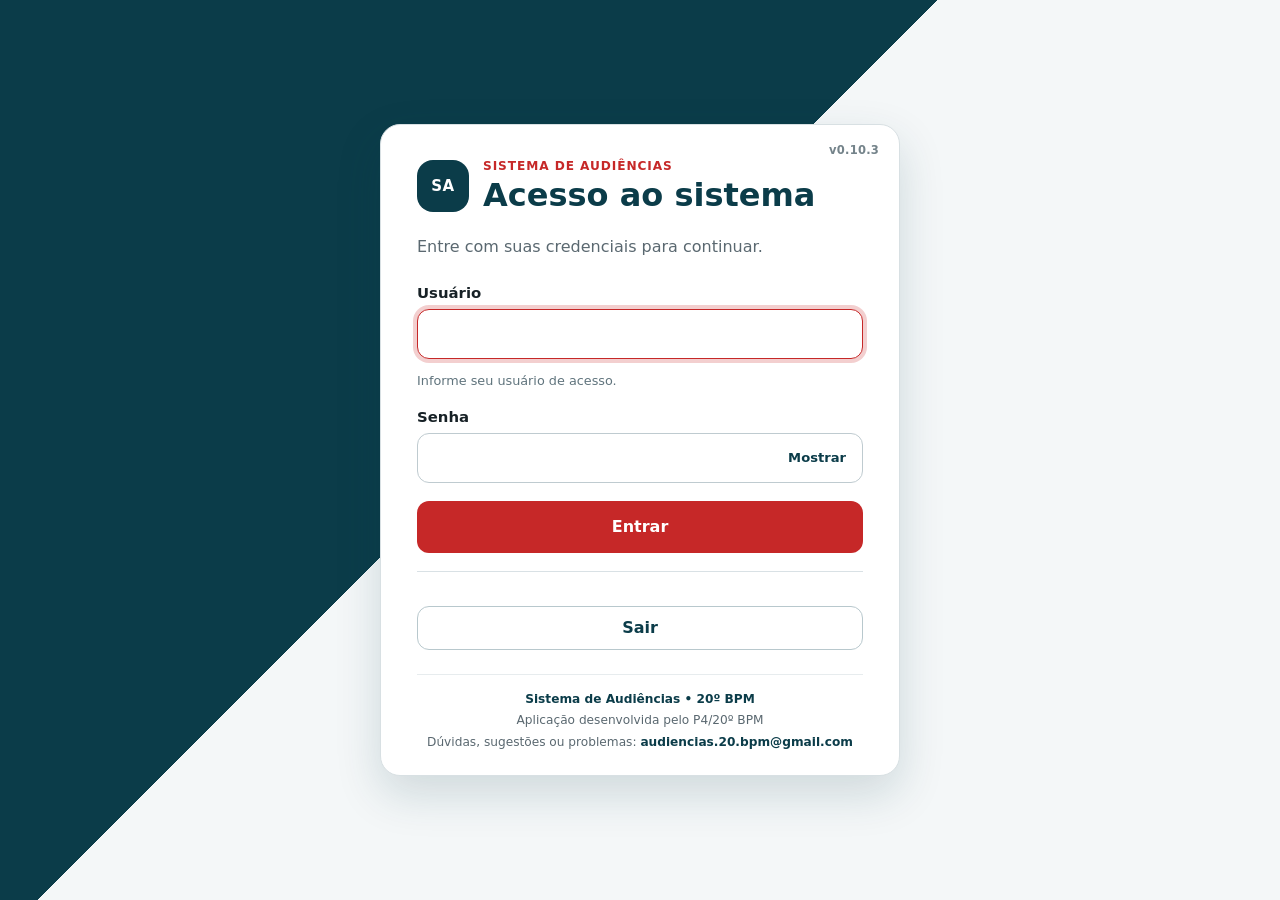
==== index.html @ f9285c3a "v0.10.3 - Corrige Audiências mobile e anexos da notificação Corrige a listagem de Audiências no mobi" ====
<!doctype html>
<html lang="pt-BR">
<head>
  <meta charset="utf-8">
  <meta name="viewport" content="width=device-width, initial-scale=1, viewport-fit=cover">
  <meta name="theme-color" content="#0B3C49">
  <meta name="apple-mobile-web-app-capable" content="yes">
  <meta name="apple-mobile-web-app-status-bar-style" content="default">
  <meta name="apple-mobile-web-app-title" content="Audiências">
  <meta name="description" content="Sistema de Audiências">
  <title>Sistema de Audiências</title>
  <link rel="icon" href="./assets/icons/favicon.ico" sizes="any">
  <link rel="icon" type="image/png" sizes="32x32" href="./assets/icons/favicon-32.png">
  <link rel="apple-touch-icon" sizes="180x180" href="./assets/icons/apple-touch-icon.png">
  <link rel="manifest" href="./manifest.json?v=0.10.3">
  <link rel="stylesheet" href="./css/app.css?v=0.10.3">
</head>
<body>
  <main class="app-shell" id="app">
    <section class="login-card" aria-labelledby="login-title">
      <span class="app-version-badge" aria-label="Versão do sistema">v<span id="app-version">0.9.20</span></span>
      <header class="login-header">
        <div class="brand-mark" aria-hidden="true">SA</div>
        <div>
          <p class="eyebrow">Sistema de Audiências</p>
          <h1 id="login-title">Acesso ao sistema</h1>
        </div>
      </header>

      <p id="login-intro" class="login-intro">Entre com suas credenciais para continuar.</p>

      <section id="session-validating" class="session-validating" role="status" aria-live="polite" hidden>
        <div class="validation-spinner" aria-hidden="true"></div>
        <strong>Validando sessão...</strong>
        <span>Aguarde enquanto confirmamos seu acesso com segurança.</span>
      </section>

      <form id="login-form" class="login-form" novalidate hidden>
        <div class="field">
          <label for="login">Usuário</label>
          <input
            id="login"
            name="login"
            type="text"
            autocomplete="username"
            autocapitalize="none"
            spellcheck="false"
            inputmode="text"
            maxlength="80"
            required
            aria-describedby="login-help"
          >
          <small id="login-help" class="field-help">Informe seu usuário de acesso.</small>
        </div>

        <div class="field">
          <label for="senha">Senha</label>
          <div class="password-control">
            <input
              id="senha"
              name="senha"
              type="password"
              autocomplete="current-password"
              maxlength="256"
              required
            >
            <button
              id="toggle-password"
              class="password-toggle"
              type="button"
              aria-label="Mostrar senha"
              aria-pressed="false"
            >
              Mostrar
            </button>
          </div>
        </div>

        <div id="login-message" class="form-message" role="status" aria-live="polite" hidden></div>

        <button id="login-button" class="primary-button" type="submit">
          <span class="button-label">Entrar</span>
          <span class="button-loading" aria-hidden="true" hidden>Entrando...</span>
        </button>

        <div id="biometric-login-box" class="biometric-login-box" hidden>
          <div class="biometric-divider"><span>ou</span></div>
          <button id="biometric-login-button" class="secondary-button biometric-login-button" type="button">Entrar com biometria</button>
          <small id="biometric-login-hint" class="field-help"></small>
        </div>
      </form>

      <section id="login-success" class="authenticated-shell" aria-live="polite" hidden>
        <section id="password-change-view" class="password-change-view" aria-labelledby="password-change-title" hidden>
          <div class="password-change-card">
            <p class="dashboard-kicker">Primeiro acesso</p>
            <h2 id="password-change-title">Crie sua nova senha</h2>
            <p>A conta de <strong id="password-change-user">Usuário</strong> foi criada com uma senha temporária. Defina uma senha pessoal para continuar.</p>
            <form id="password-change-form" class="users-form-grid" novalidate>
              <div class="form-group">
                <label for="password-change-new">Nova senha</label>
                <input id="password-change-new" type="password" autocomplete="new-password" minlength="12" maxlength="128" required>
                <small>Mínimo de 12 caracteres.</small>
              </div>
              <div class="form-group">
                <label for="password-change-confirm">Confirmar nova senha</label>
                <input id="password-change-confirm" type="password" autocomplete="new-password" minlength="12" maxlength="128" required>
              </div>
              <div id="password-change-message" class="module-error full-width" role="alert" hidden></div>
              <div class="form-actions full-width">
                <button class="primary-button" type="submit">Salvar nova senha</button>
              </div>
            </form>
          </div>
        </section>
        <section id="dashboard" class="dashboard" aria-labelledby="dashboard-title">
          <div id="dashboard-home">
          <header class="dashboard-header">
            <div>
              <p class="eyebrow">Sistema de Audiências</p>
              <h2 id="dashboard-title">Painel principal</h2>
              <p class="dashboard-welcome">Olá, <strong id="dashboard-user-name">Usuário</strong>.</p>
            </div>
            <span id="dashboard-user-profile" class="profile-badge">USUÁRIO</span>
          </header>

          <div class="dashboard-session-bar">
            <div id="session-indicator" class="session-indicator" role="status" aria-live="polite">
              <span class="session-shield" aria-hidden="true">◆</span>
              <span>Sessão</span>
              <strong id="session-timer">30:00</strong>
            </div>
          </div>

          <section id="biometric-panel" class="biometric-panel" aria-labelledby="biometric-panel-title" hidden>
            <div class="biometric-panel-copy">
              <p class="dashboard-kicker">Acesso rápido</p>
              <h3 id="biometric-panel-title">Acesso rápido por biometria</h3>
              <p id="biometric-panel-text">Ative a biometria/Passkey deste dispositivo.</p>
              <p id="biometric-panel-message" class="biometric-panel-message" role="status" aria-live="polite" hidden></p>
            </div>
            <div class="biometric-panel-actions">
              <button id="biometric-activate" class="primary-button compact-button" type="button">Ativar biometria</button>
              <button id="biometric-remove" class="secondary-button compact-button" type="button" hidden>Remover deste dispositivo</button>
            </div>
          </section>

          <div id="logout-message" class="logout-message" role="status" aria-live="polite" hidden></div>

          <section class="dashboard-section" aria-labelledby="modules-title">
            <div class="dashboard-section-heading">
              <div>
                <p class="dashboard-kicker">Operação</p>
                <h3 id="modules-title">Módulos do sistema</h3>
              </div>
              <span class="dashboard-section-note">Estrutura inicial</span>
            </div>
            <div id="dashboard-modules" class="dashboard-grid"></div>
          </section>

          <section id="dashboard-dev-section" class="dashboard-section dashboard-dev" aria-labelledby="dev-title" hidden>
            <div class="dashboard-section-heading">
              <div>
                <p class="dashboard-kicker">Acesso restrito</p>
                <h3 id="dev-title">Administração DEV</h3>
              </div>
              <span class="dashboard-section-note">Somente DEV</span>
            </div>
            <div id="dashboard-dev-modules" class="dashboard-grid"></div>
          </section>

          </div>

          <section id="audiencias-view" class="module-view" aria-labelledby="audiencias-view-title" hidden>
            <header class="module-view-header">
              <div>
                <button id="audiencias-back" class="back-button" type="button">← Voltar ao painel</button>
                <p class="dashboard-kicker">Operação</p>
                <h2 id="audiencias-view-title">Audiências</h2>
                <p class="module-view-subtitle">Consulta das audiências registradas no sistema.</p>
              </div>
              <div class="module-header-actions">
                <span id="audiencias-count" class="module-count">—</span>
                <button id="audiencias-new" class="primary-button compact-button" type="button">+ Nova audiência</button>
              </div>
            </header>

            <div id="audiencias-success" class="module-success" role="status" aria-live="polite" hidden></div>

            <div id="audiencias-loading" class="module-state" role="status" aria-live="polite">
              <div class="validation-spinner" aria-hidden="true"></div>
              <strong>Carregando audiências...</strong>
              <span>Aguarde enquanto consultamos os dados.</span>
            </div>

            <div id="audiencias-error" class="module-error" role="alert" hidden></div>

            <div id="audiencias-empty" class="module-state" hidden>
              <strong>Nenhuma audiência cadastrada.</strong>
              <span>Quando houver registros, eles aparecerão aqui.</span>
            </div>

            <div id="audiencias-content" class="audiencias-content" hidden>
              <div class="audiencias-search-bar" role="search" aria-label="Pesquisar audiências">
                <div class="audiencias-search-field">
                  <label for="audiencias-search">Pesquisar audiências</label>
                  <input id="audiencias-search" type="search" autocomplete="off" placeholder="RG, CPF, nome, processo, assunto ou código">
                </div>
                <button id="audiencias-search-clear" class="secondary-button compact-button" type="button" hidden>Limpar busca</button>
              </div>
              <p id="audiencias-search-summary" class="audiencias-search-summary" aria-live="polite"></p>
              <div id="audiencias-search-empty" class="module-state audiencias-search-empty" hidden>
                <strong>Nenhuma audiência encontrada.</strong>
                <span>Tente outro RG, CPF, nome ou termo de pesquisa.</span>
              </div>
              <div id="audiencias-table-wrap" class="table-scroll" tabindex="0" aria-label="Lista de audiências">
                <table class="audiencias-table">
                  <thead>
                    <tr>
                      <th>Código</th>
                      <th>Processo</th>
                      <th>Assunto</th>
                      <th>Militares</th>
                      <th>Data e hora</th>
                      <th>Modalidade</th>
                      <th>Local</th>
                      <th>Status</th>
                      <th>Ações</th>
                    </tr>
                  </thead>
                  <tbody id="audiencias-table-body"></tbody>
                </table>
              </div>
              <div id="audiencias-mobile-list" class="audiencias-mobile-list" aria-label="Lista de audiências em cards"></div>
            </div>

            <div class="module-actions">
              <button id="audiencias-retry" class="secondary-button" type="button">Atualizar lista</button>
            </div>

            <section id="audiencias-form-view" class="audiencias-form-view" aria-labelledby="audiencias-form-title" hidden>
              <div class="form-view-heading">
                <button id="audiencias-form-back" class="back-button" type="button">← Voltar à lista</button>
                <p class="dashboard-kicker">Cadastro</p>
                <h3 id="audiencias-form-title">Nova audiência</h3>
                <p>Informe os dados principais. Os campos técnicos e de auditoria são preenchidos automaticamente pelo sistema.</p>
              </div>

              <form id="audiencias-form" class="audiencias-form" novalidate>
                <div class="form-grid">
                  <div class="form-group">
                    <label for="audiencia-processo">Processo</label>
                    <input id="audiencia-processo" name="processo" type="text" maxlength="120" autocomplete="off" required>
                  </div>

                  <div class="form-group form-group-wide">
                    <label for="audiencia-assunto">Assunto</label>
                    <input id="audiencia-assunto" name="assunto" type="text" maxlength="300" autocomplete="off" required>
                  </div>

                  <div class="form-group">
                    <label for="audiencia-data-hora">Data e hora</label>
                    <input id="audiencia-data-hora" name="data_hora" type="datetime-local" required>
                  </div>

                  <div class="form-group">
                    <label for="audiencia-modalidade">Modalidade</label>
                    <select id="audiencia-modalidade" name="modalidade" required>
                      <option value="">Selecione</option>
                      <option value="PRESENCIAL">Presencial</option>
                      <option value="VIDEOCONFERENCIA">Videoconferência</option>
                      <option value="HIBRIDA">Híbrida</option>
                    </select>
                  </div>

                  <div class="form-group form-group-wide">
                    <label for="audiencia-local">Local <span class="field-optional">(obrigatório para presencial)</span></label>
                    <input id="audiencia-local" name="local" type="text" maxlength="300" autocomplete="off">
                  </div>

                  <div class="form-group form-group-wide">
                    <label for="audiencia-link">Link da audiência <span class="field-optional">(opcional)</span></label>
                    <input id="audiencia-link" name="link" type="url" maxlength="1000" inputmode="url" autocomplete="off" placeholder="https://...">
                  </div>

                  <div class="form-group form-group-wide recipients-builder">
                    <div class="recipients-heading">
                      <div>
                        <label>Militares convocados</label>
                        <small>Localize por RG, CPF ou Nome. Os demais dados, inclusive o WhatsApp quando já cadastrado, serão preenchidos automaticamente.</small>
                      </div>
                      <span id="audiencia-destinatarios-count" class="recipients-count">0 adicionados</span>
                    </div>

                    <div class="recipient-entry-card">
                      <div class="recipient-entry-grid">
                        <div class="form-group">
                          <label for="destinatario-rg">RG</label>
                          <input id="destinatario-rg" type="text" inputmode="numeric" maxlength="20" autocomplete="off" placeholder="Digite o RG">
                        </div>
                        <div class="form-group">
                          <label for="destinatario-nome">Nome</label>
                          <input id="destinatario-nome" type="text" maxlength="200" autocomplete="off" placeholder="Preenchido automaticamente ou informe o nome">
                        </div>
                        <div class="form-group">
                          <label for="destinatario-posto-graduacao">Posto/Graduação <span class="field-optional">(atualizável)</span></label>
                          <input id="destinatario-posto-graduacao" type="text" maxlength="80" autocomplete="off" list="postos-graduacoes" placeholder="Ex.: SD PM, CB PM, 3º SGT PM, TEN CEL">
                        </div>
                        <div class="form-group">
                          <label for="destinatario-cpf">CPF <span class="field-optional">(opcional para novo cadastro)</span></label>
                          <input id="destinatario-cpf" type="text" inputmode="numeric" maxlength="18" autocomplete="off">
                        </div>
                        <div class="form-group">
                          <label for="destinatario-telefone">WhatsApp <span class="field-optional">(opcional)</span></label>
                          <input id="destinatario-telefone" type="tel" inputmode="tel" maxlength="20" autocomplete="off" placeholder="Ex.: 91999999999">
                          <small class="field-help">Quando informado, será salvo no cadastro do militar e retornará automaticamente nos próximos usos.</small>
                        </div>
                        <div class="form-group form-group-wide">
                          <label for="destinatario-unidade">Unidade <span class="field-optional">(opcional)</span></label>
                          <input id="destinatario-unidade" type="text" maxlength="200" autocomplete="off">
                        </div>
                      </div>

                      <datalist id="postos-graduacoes">
                        <option value="CEL"></option><option value="TEN CEL"></option><option value="MAJ"></option><option value="CAP"></option>
                        <option value="1º TEN"></option><option value="2º TEN"></option><option value="ASP OF"></option><option value="SUB TEN PM"></option>
                        <option value="1º SGT PM"></option><option value="2º SGT PM"></option><option value="3º SGT PM"></option><option value="CB PM"></option><option value="SD PM"></option>
                      </datalist>
                      <div id="destinatario-sugestoes" class="recipient-suggestions" role="listbox" aria-label="Sugestões de militares" hidden></div>
                      <div id="destinatario-lookup-status" class="recipient-lookup-status" role="status" aria-live="polite"></div>

                      <div class="recipient-entry-actions">
                        <button id="destinatario-limpar" class="secondary-button compact-button recipient-clear-button" type="button">Limpar dados</button>
                        <button id="destinatario-adicionar" class="secondary-button compact-button" type="button">+ Adicionar militar</button>
                      </div>
                    </div>

                    <div id="audiencia-destinatarios-list" class="recipients-list" aria-live="polite"></div>
                  </div>

                  <div class="form-group form-group-wide">
                    <label for="audiencia-observacoes">Observações <span class="field-optional">(opcional)</span></label>
                    <textarea id="audiencia-observacoes" name="observacoes" rows="4" maxlength="3000"></textarea>
                  </div>
                </div>

                <div id="audiencias-form-error" class="module-error" role="alert" hidden></div>

                <div class="form-actions">
                  <button id="audiencias-form-cancel" class="secondary-button" type="button">Cancelar</button>
                  <button id="audiencias-form-submit" class="primary-button" type="submit">Salvar audiência</button>
                </div>
              </form>
            </section>
          </section>

          <section id="destinatarios-view" class="module-view" aria-labelledby="destinatarios-view-title" hidden>
            <header class="module-view-header">
              <div>
                <button id="destinatarios-back" class="back-button" type="button">← Voltar ao painel</button>
                <p class="dashboard-kicker">Operação</p>
                <h2 id="destinatarios-view-title">Destinatários</h2>
                <p class="module-view-subtitle">Consulta da base cadastral dos militares utilizados nas audiências.</p>
              </div>
              <div class="module-header-actions">
                <span id="destinatarios-count" class="module-count">—</span>
              </div>
            </header>

            <div class="recipient-directory-search" role="search">
              <div class="form-group recipient-directory-search-field">
                <label for="destinatarios-search">Pesquisar militar</label>
                <input id="destinatarios-search" type="search" autocomplete="off" placeholder="Digite RG, CPF, Nome ou WhatsApp">
                <small>Pesquisa instantânea nos cadastros carregados.</small>
              </div>
              <button id="destinatarios-clear-search" class="secondary-button compact-button" type="button">Limpar pesquisa</button>
            </div>

            <p id="destinatarios-result-count" class="recipient-directory-result-note" aria-live="polite"></p>

            <div id="destinatarios-loading" class="module-state" role="status" aria-live="polite">
              <div class="validation-spinner" aria-hidden="true"></div>
              <strong>Carregando destinatários...</strong>
              <span>Aguarde enquanto consultamos a base cadastral.</span>
            </div>

            <div id="destinatarios-error" class="module-error" role="alert" hidden></div>

            <div id="destinatarios-empty" class="module-state" hidden>
              <strong>Nenhum militar encontrado.</strong>
              <span>A base cadastral ainda não possui registros.</span>
            </div>

            <div id="destinatarios-content" class="destinatarios-content" hidden>
              <div class="table-scroll" tabindex="0" aria-label="Lista de destinatários">
                <table class="audiencias-table destinatarios-table">
                  <thead>
                    <tr>
                      <th>RG</th>
                      <th>Nome</th>
                      <th>Posto/Graduação</th>
                      <th>CPF</th>
                      <th>WhatsApp</th>
                      <th>Unidade</th>
                      <th>Status</th>
                      <th>Ações</th>
                    </tr>
                  </thead>
                  <tbody id="destinatarios-table-body"></tbody>
                </table>
              </div>
            </div>

            <div class="module-actions">
              <button id="destinatarios-retry" class="secondary-button" type="button">Atualizar lista</button>
            </div>
          </section>
        </section>

        <section id="audiencias-detail-dialog" class="modal-shell" role="dialog" aria-modal="true" aria-labelledby="audiencias-detail-title" hidden>
          <div class="modal-backdrop" data-audiencias-detail-close></div>
          <div class="modal-card audiencia-detail-card">
            <div class="modal-header">
              <div>
                <p class="dashboard-kicker">Audiência</p>
                <h2 id="audiencias-detail-title">Detalhes da audiência</h2>
                <p id="audiencias-detail-code" class="audiencia-detail-code"></p>
              </div>
              <button id="audiencias-detail-close" class="icon-button" type="button" aria-label="Fechar detalhes">×</button>
            </div>

            <div class="audiencia-detail-grid">
              <div class="audiencia-detail-field"><span>Processo</span><strong id="audiencias-detail-processo">—</strong></div>
              <div class="audiencia-detail-field"><span>Status</span><strong id="audiencias-detail-status">—</strong></div>
              <div class="audiencia-detail-field detail-wide"><span>Assunto</span><strong id="audiencias-detail-assunto">—</strong></div>
              <div class="audiencia-detail-field"><span>Data e hora</span><strong id="audiencias-detail-data">—</strong></div>
              <div class="audiencia-detail-field"><span>Modalidade</span><strong id="audiencias-detail-modalidade">—</strong></div>
              <div class="audiencia-detail-field detail-wide"><span>Local</span><strong id="audiencias-detail-local">—</strong></div>
              <div class="audiencia-detail-field detail-wide"><span>Link</span><a id="audiencias-detail-link" href="#" target="_blank" rel="noopener noreferrer" hidden>Abrir link da audiência</a><strong id="audiencias-detail-link-empty">—</strong></div>
              <div class="audiencia-detail-field detail-wide"><span>Observações</span><p id="audiencias-detail-observacoes">—</p></div>
            </div>

            <section class="audiencia-detail-recipients" aria-labelledby="audiencias-detail-recipients-title">
              <div class="detail-section-heading">
                <h3 id="audiencias-detail-recipients-title">Militares convocados</h3>
                <span id="audiencias-detail-recipients-count" class="module-count">0</span>
              </div>
              <div id="audiencias-detail-recipients-list" class="detail-recipient-list"></div>
            </section>

            <div class="form-actions">
              <button id="audiencias-detail-close-bottom" class="secondary-button" type="button">Fechar</button>
            </div>
          </div>
        </section>

          <section id="documentos-view" class="module-view" aria-labelledby="documentos-view-title" hidden>
            <header class="module-view-header">
              <div>
                <button id="documentos-back" class="back-button" type="button">← Voltar ao painel</button>
                <p class="dashboard-kicker">Documentos</p>
                <h2 id="documentos-view-title">Ofícios</h2>
                <p id="documentos-view-subtitle" class="module-view-subtitle">Gerencie a emissão dos ofícios vinculados às audiências.</p>
              </div>
              <div class="module-header-actions"><span id="documentos-config-status" class="module-count">Carregando...</span></div>
            </header>

            <div id="documentos-loading" class="module-state" role="status" aria-live="polite" hidden>
              <div class="validation-spinner" aria-hidden="true"></div><strong>Carregando Ofícios...</strong><span>Aguarde.</span>
            </div>
            <div id="documentos-error" class="module-error" role="alert" hidden></div>
            <div id="documentos-success" class="module-success" role="status" hidden></div>

            <section id="documentos-home" class="documents-home" hidden>
              <div class="documents-summary-grid">
                <article class="documents-summary-card documents-summary-primary">
                  <span class="documents-summary-label">Próximo ofício</span>
                  <strong id="documentos-home-next-number" class="documents-summary-value">—</strong>
                  <span>Numeração preparada para a próxima emissão.</span>
                </article>
                <article class="documents-summary-card">
                  <span class="documents-summary-label">Signatário atual</span>
                  <strong id="documentos-home-signatory" class="documents-summary-name">—</strong>
                  <span id="documentos-home-signatory-detail">—</span>
                </article>
                <article class="documents-summary-card">
                  <span class="documents-summary-label">Situação</span>
                  <strong class="documents-summary-state">Configuração concluída</strong>
                  <span>O módulo está preparado para a geração dos documentos.</span>
                </article>
              </div>

              <section class="documents-actions-panel" aria-labelledby="documentos-actions-title">
                <div class="detail-section-heading">
                  <div><p class="dashboard-kicker">Ações</p><h3 id="documentos-actions-title">O que deseja fazer?</h3></div>
                </div>
                <div class="documents-action-grid">
                  <article class="documents-action-card documents-action-featured">
                    <span class="module-card-badge">Ofício</span>
                    <h3>Gerar ofício</h3>
                    <p>Selecione uma audiência e prepare os ofícios dos militares convocados.</p>
                    <button id="documentos-generate" class="primary-button" type="button">Gerar ofício</button>
                    <small>Selecione a audiência, confira o militar e revise a prévia antes da geração do PDF.</small>
                  </article>
                  <article class="documents-action-card">
                    <span class="module-card-badge">Ajustes</span>
                    <h3>Configuração</h3>
                    <p>Atualize numeração anual, signatário e nome de guerra quando necessário.</p>
                    <button id="documentos-open-config" class="secondary-button" type="button">Abrir configuração</button>
                    <small>Use apenas quando houver mudança de comando ou ajuste de sequência.</small>
                  </article>
                </div>
              </section>
            </section>

            <section id="documentos-generate-view" class="document-generate-view" hidden>
              <div class="documents-config-toolbar">
                <div>
                  <p class="dashboard-kicker">Preparação</p>
                  <h3>Gerar ofício</h3>
                  <p>Selecione a audiência e o militar. O sistema preencherá automaticamente o que já estiver cadastrado.</p>
                </div>
                <button id="documentos-generate-back" class="secondary-button compact-button" type="button">← Voltar aos Ofícios</button>
              </div>

              <div id="documentos-generate-loading" class="module-state compact-state" role="status" aria-live="polite" hidden>
                <div class="validation-spinner" aria-hidden="true"></div><strong>Carregando audiências...</strong>
              </div>
              <div id="documentos-generate-error" class="module-error" role="alert" hidden></div>

              <div class="document-generate-grid">
                <section class="document-generate-form-card">
                  <div class="detail-section-heading"><div><p class="dashboard-kicker">1. Audiência</p><h3>Selecione a audiência</h3></div></div>
                  <div class="form-group">
                    <label for="documentos-audiencia-select">Audiência</label>
                    <select id="documentos-audiencia-select">
                      <option value="">Selecione uma audiência...</option>
                    </select>
                  </div>

                  <div id="documentos-audiencia-resumo" class="document-selection-summary" hidden>
                    <div><span>Processo</span><strong id="documentos-resumo-processo">—</strong></div>
                    <div><span>Data e hora</span><strong id="documentos-resumo-data">—</strong></div>
                    <div><span>Local</span><strong id="documentos-resumo-local">—</strong></div>
                  </div>

                  <div class="form-group">
                    <label for="documentos-militar-select">Militar</label>
                    <select id="documentos-militar-select" disabled>
                      <option value="">Selecione primeiro a audiência...</option>
                    </select>
                    <small class="field-help">Cada militar terá seu próprio ofício e confirmação individual.</small>
                  </div>

                  <div id="documentos-militar-resumo" class="document-selection-summary" hidden>
                    <div><span>Posto/Graduação atual</span><strong id="documentos-resumo-posto">—</strong></div>
                    <div><span>RG</span><strong id="documentos-resumo-rg">—</strong></div>
                    <div><span>WhatsApp</span><strong id="documentos-resumo-whatsapp">—</strong></div>
                  </div>

                  <div class="form-group">
                    <label for="documentos-militar-posto">Posto/Graduação do militar</label>
                    <input id="documentos-militar-posto" type="text" maxlength="80" list="postos-graduacoes" autocomplete="off" placeholder="Ex.: SD PM, CB PM, 3º SGT PM..." disabled>
                    <small class="field-help">Preenchido automaticamente quando cadastrado. Se houver promoção ou estiver vazio, informe o posto/graduação atual; o cadastro será atualizado ao gerar o PDF.</small>
                  </div>

                  <div class="detail-section-heading document-step-heading"><div><p class="dashboard-kicker">2. Dados variáveis</p><h3>Complete somente o necessário</h3></div></div>
                  <div class="form-grid two-columns">
                    <div class="form-group">
                      <label for="documentos-data-emissao">Data do ofício</label>
                      <input id="documentos-data-emissao" type="date">
                    </div>
                    <div class="form-group">
                      <label for="documentos-numero-preview">Número previsto</label>
                      <input id="documentos-numero-preview" type="text" readonly aria-readonly="true">
                      <small class="field-help">A prévia não consome a numeração.</small>
                    </div>
                    <div class="form-group full-width">
                      <label for="documentos-destino-judicial">Destinatário do ofício</label>
                      <input id="documentos-destino-judicial" type="text" maxlength="300" autocomplete="off" placeholder="Ex.: Ao Exmo. Sr. Dr. Juiz de Direito, Titular da 3ª Vara Criminal de Ananindeua.">
                    </div>
                    <div class="form-group full-width">
                      <label for="documentos-trecho-opcional">Trecho complementar <span class="label-optional">(opcional)</span></label>
                      <textarea id="documentos-trecho-opcional" rows="3" maxlength="500" placeholder="Ex.: onde configura como réu: NOME DO RÉU."></textarea>
                      <small class="field-help">Quando preenchido, este trecho aparecerá em vermelho ao final do corpo do ofício.</small>
                    </div>
                    <div class="form-group full-width process-document-field">
                      <label for="documentos-processo-pdf">Documento do processo em PDF <span class="label-optional">(opcional)</span></label>
                      <input id="documentos-processo-pdf" type="file" accept="application/pdf,.pdf">
                      <small class="field-help">Anexe, quando necessário, um PDF relacionado ao processo. Limite de 5 MB. O arquivo será salvo no Drive e vinculado ao ofício gerado.</small>
                      <div id="documentos-processo-pdf-status" class="process-document-status" hidden></div>
                    </div>
                  </div>
                </section>

                <section class="document-preview-card" aria-labelledby="documentos-preview-title">
                  <div class="detail-section-heading"><div><p class="dashboard-kicker">Prévia</p><h3 id="documentos-preview-title">Conteúdo do ofício</h3></div></div>
                  <div id="documentos-preview-empty" class="document-preview-empty">Selecione uma audiência e um militar para montar a prévia.</div>
                  <article id="documentos-preview" class="oficio-preview" hidden>
                    <header class="oficio-preview-header">
                      <img class="oficio-preview-emblem oficio-preview-emblem-left" src="./assets/oficios/brasao-estado-para.png" alt="Brasão do Estado do Pará">
                      <div class="oficio-preview-top">
                        <div>GOVERNO DO ESTADO DO PARÁ</div>
                        <div>SECRETARIA DE ESTADO DE SEGURANÇA PÚBLICA E DEFESA SOCIAL</div>
                        <div>POLÍCIA MILITAR DO PARÁ</div>
                        <div class="oficio-preview-unit">20º BATALHÃO DE POLÍCIA MILITAR – BATALHÃO COMUNITÁRIO</div>
                      </div>
                      <img class="oficio-preview-emblem oficio-preview-emblem-right" src="./assets/oficios/brasao-pmpa.png" alt="Brasão da Polícia Militar do Pará">
                    </header>
                    <p class="oficio-preview-date">Belém, <span id="documentos-preview-data">—</span>.</p>
                    <p>OFÍCIO <span id="documentos-preview-numero">—</span> – 1ª Seção</p>
                    <p id="documentos-preview-destino">—</p>
                    <p class="oficio-preview-subject"><strong>Assunto:</strong> Apresentação de Praças.</p>
                    <p class="oficio-preview-saudacao">Senhor Juiz,</p>
                    <p class="oficio-preview-body">Honrado em cumprimentar V. Ex.ª apresento o policial militar <span id="documentos-preview-militar">—</span>, para ser ouvido na qualidade de testemunha nos autos do processo nº. <span id="documentos-preview-processo">—</span><span id="documentos-preview-complemento" class="oficio-optional-text"></span></p>
                    <p class="oficio-preview-respect">Respeitosamente,</p>
                    <div class="oficio-preview-signature-row">
                      <img class="oficio-preview-footer-emblem" src="./assets/oficios/brasao-20bpm.png" alt="Brasão do 20º BPM">
                      <div class="oficio-preview-signature-stack">
                        <img id="documentos-preview-assinatura" class="oficio-preview-signature-image" alt="Assinatura digitalizada do signatário" hidden>
                        <p class="oficio-preview-signature"><span id="documentos-preview-signatario">—</span><br><span id="documentos-preview-cargo">—</span></p>
                      </div>
                    </div>
                    <div class="oficio-preview-footer"><strong>20º BATALHÃO DE POLÍCIA MILITAR – BATALHÃO COMUNITÁRIO</strong><br>Tv. Pe. Eutiquio, nº 3000, Condor - Belém /PA. CEP: 66045-225. (esq. PSG. S. Antônio).<br>Contato: email: oficio2024bpm@gmail.com</div>
                  </article>
                  <div class="document-preview-actions">
                    <button id="documentos-preview-refresh" class="secondary-button" type="button">Atualizar prévia</button>
                    <button id="documentos-generate-pdf" class="primary-button" type="button">Gerar PDF</button>
                  </div>
                  <small class="field-help">Ao gerar, o sistema reserva o próximo número, grava o ofício no histórico, salva o PDF no Drive e baixa uma cópia no dispositivo.</small>
                </section>
              </div>
            </section>

            <form id="documentos-config-form" class="document-config-card" novalidate hidden>
              <div class="documents-config-toolbar">
                <div>
                  <p class="dashboard-kicker">Configuração</p>
                  <h3>Configuração dos ofícios</h3>
                  <p>Altere estes dados somente quando necessário.</p>
                </div>
                <button id="documentos-close-config" class="secondary-button compact-button" type="button">← Voltar aos Ofícios</button>
              </div>

              <section class="document-config-section">
                <div class="detail-section-heading"><div><p class="dashboard-kicker">Numeração anual</p><h3>Continuidade dos ofícios</h3></div></div>
                <p class="document-config-help">Informe apenas o ponto de partida. Depois, o sistema poderá controlar a sequência automaticamente sem renumerar ofícios antigos.</p>
                <div class="form-grid three-columns">
                  <div class="form-group"><label for="oficio-ano">Ano</label><input id="oficio-ano" type="number" min="2020" max="2100" inputmode="numeric" required></div>
                  <div class="form-group"><label for="oficio-ultimo-numero">Último número já utilizado</label><input id="oficio-ultimo-numero" type="number" min="0" step="1" inputmode="numeric" required></div>
                  <div class="form-group"><label for="oficio-proximo-numero">Próximo número</label><input id="oficio-proximo-numero" type="text" readonly aria-readonly="true"></div>
                </div>
                <small class="field-help">Nenhum número é consumido nesta tela. O próximo número será usado somente na geração efetiva de um ofício.</small>
              </section>

              <section class="document-config-section">
                <div class="detail-section-heading"><div><p class="dashboard-kicker">Assinatura</p><h3>Signatário padrão</h3></div></div>
                <p class="document-config-help">Esses dados serão preenchidos automaticamente nos ofícios e poderão ser atualizados quando houver mudança de comando.</p>
                <div class="form-grid two-columns">
                  <div class="form-group full-width signatory-name-group">
                    <label for="signatario-nome">Nome</label>
                    <input id="signatario-nome" type="text" maxlength="200" autocomplete="off" required aria-describedby="signatario-nome-help">
                    <div class="signatory-name-tools" aria-label="Formatação do nome do signatário">
                      <button id="signatario-marcar-nome-guerra" class="secondary-button compact-button" type="button">Marcar nome de guerra em negrito</button>
                      <button id="signatario-remover-nome-guerra" class="secondary-button compact-button" type="button">Remover negrito</button>
                    </div>
                    <small id="signatario-nome-help" class="field-help">Selecione no campo Nome o trecho usado como nome de guerra e toque em “Marcar nome de guerra”. No desktop, Ctrl+B ou Ctrl+N também funcionam.</small>
                    <div class="signatory-preview" aria-live="polite">
                      <span class="signatory-preview-label">Prévia:</span>
                      <span id="signatario-nome-preview">—</span>
                    </div>
                    <input id="signatario-nome-guerra" type="hidden" value="">
                  </div>
                  <div class="form-group"><label for="signatario-posto">Posto/Graduação</label><input id="signatario-posto" type="text" maxlength="80" list="postos-graduacoes" autocomplete="off" required></div>
                  <div class="form-group"><label for="signatario-rg">RG</label><input id="signatario-rg" type="text" maxlength="20" inputmode="numeric" autocomplete="off" required></div>
                  <div class="form-group full-width"><label for="signatario-cargo">Cargo</label><input id="signatario-cargo" type="text" maxlength="160" autocomplete="off" placeholder="Ex.: Comandante do 20º BPM" required></div>
                  <div class="form-group full-width signatory-image-group">
                    <label for="signatario-assinatura-arquivo">Assinatura digitalizada <span class="field-optional">(opcional)</span></label>
                    <input id="signatario-assinatura-arquivo" type="file" accept="image/jpeg,.jpg,.jpeg">
                    <small class="field-help">Use uma imagem JPG/JPEG de até 2,5 MB. Se cadastrada, será posicionada acima do nome, atrás da linha de identificação. A ausência da imagem não impede a geração do ofício.</small>
                    <div class="signatory-image-preview">
                      <img id="signatario-assinatura-preview" alt="Prévia da assinatura digitalizada" hidden>
                      <span id="signatario-assinatura-status">Nenhuma assinatura digitalizada cadastrada. O ofício continuará podendo ser gerado normalmente.</span>
                    </div>
                    <button id="signatario-assinatura-remover" class="secondary-button compact-button" type="button" hidden>Remover assinatura cadastrada</button>
                  </div>
                </div>
              </section>

              <div class="form-actions form-actions-between">
                <button id="documentos-config-clear" class="secondary-button" type="button">Limpar dados</button>
                <button id="documentos-config-save" class="primary-button" type="submit">Salvar configuração</button>
              </div>
            </form>
          </section>


          <section id="notificacoes-view" class="module-view" aria-labelledby="notificacoes-view-title" hidden>
            <header class="module-view-header">
              <div>
                <button id="notificacoes-back" class="back-button" type="button">← Voltar ao painel</button>
                <p class="dashboard-kicker">Notificações</p>
                <h2 id="notificacoes-view-title">Ciência e lembretes</h2>
                <p class="module-view-subtitle">Acompanhe a ciência das audiências e os lembretes programados para o dia anterior às 09:00.</p>
              </div>
              <button id="notificacoes-refresh" class="secondary-button" type="button">Atualizar</button>
            </header>

            <div id="notificacoes-mode" class="notification-test-banner" role="status">MODO TESTE — nenhum WhatsApp real será enviado</div>

            <section class="notification-summary-grid" aria-label="Resumo das notificações">
              <article class="notification-summary-card"><span>Pendentes</span><strong id="notificacoes-count-pendentes">0</strong></article>
              <article class="notification-summary-card"><span>Enviadas / simuladas</span><strong id="notificacoes-count-enviadas">0</strong></article>
              <article class="notification-summary-card"><span>Ciências confirmadas</span><strong id="notificacoes-count-confirmadas">0</strong></article>
              <article class="notification-summary-card"><span>Com erro</span><strong id="notificacoes-count-erros">0</strong></article>
            </section>

            <section class="document-history-filters notification-filters" aria-label="Filtros das notificações">
              <div class="form-grid three-columns">
                <div class="form-group">
                  <label for="notificacoes-search">Pesquisar</label>
                  <input id="notificacoes-search" type="search" maxlength="160" autocomplete="off" placeholder="Ofício, RG, nome, WhatsApp, processo...">
                </div>
                <div class="form-group">
                  <label for="notificacoes-type">Tipo</label>
                  <select id="notificacoes-type"><option value="">Todos</option><option value="OFICIO">Ciência</option><option value="LEMBRETE">Lembrete</option></select>
                </div>
                <div class="form-group">
                  <label for="notificacoes-status">Status</label>
                  <select id="notificacoes-status"><option value="">Todos</option><option value="PENDENTE">Pendente</option><option value="SIMULADA">Simulada</option><option value="ENVIADO">Enviada</option><option value="FALHOU">Com erro</option></select>
                </div>
              </div>
            </section>

            <div id="notificacoes-loading" class="module-state compact-state" role="status" aria-live="polite" hidden>
              <div class="validation-spinner" aria-hidden="true"></div><strong>Carregando notificações...</strong><span>Aguarde enquanto consultamos os registros.</span>
            </div>
            <div id="notificacoes-error" class="module-error" role="alert" hidden></div>
            <div id="notificacoes-success" class="module-success" role="status" hidden></div>
            <div id="notificacoes-empty" class="module-state compact-state" hidden><strong>Nenhuma notificação encontrada.</strong><span>Os registros são criados quando o ofício possui PDF gerado.</span></div>

            <div class="notification-desktop-list table-scroll" tabindex="0" aria-label="Lista de notificações">
              <table class="audiencias-table notification-table">
                <thead><tr><th>Ofício</th><th>Audiência</th><th>Militar</th><th>RG</th><th>WhatsApp</th><th>Processo</th><th>Tipo</th><th>Status</th><th>Ciência</th><th>Ações</th></tr></thead>
                <tbody id="notificacoes-body"></tbody>
              </table>
            </div>
            <div id="notificacoes-mobile-list" class="notification-mobile-list"></div>
          </section>

          <section id="historico-view" class="module-view" aria-labelledby="historico-view-title" hidden>
            <header class="module-view-header">
              <div>
                <button id="documentos-history-back" class="back-button" type="button">← Voltar ao painel</button>
                <p class="dashboard-kicker">Histórico</p>
                <h2 id="historico-view-title">Histórico de ofícios</h2>
                <p class="module-view-subtitle">Consulte os ofícios emitidos, seus destinatários, processos e PDFs salvos no Drive.</p>
              </div>
            </header>

            <section id="documentos-history-view" class="document-history-view">
              <section class="document-history-filters" aria-label="Filtros do histórico de ofícios">
                <div class="form-grid three-columns">
                  <div class="form-group">
                    <label for="documentos-history-search">Pesquisar</label>
                    <input id="documentos-history-search" type="search" maxlength="160" autocomplete="off" placeholder="Número, RG, nome, processo...">
                  </div>
                  <div class="form-group">
                    <label for="documentos-history-year">Ano</label>
                    <select id="documentos-history-year"><option value="">Todos os anos</option></select>
                  </div>
                  <div class="form-group">
                    <label for="documentos-history-status">Status</label>
                    <select id="documentos-history-status">
                      <option value="">Todos</option>
                      <option value="GERADO">Gerado</option>
                      <option value="RESERVADO">Reservado</option>
                      <option value="FALHA_PDF">Falha no PDF</option>
                    </select>
                  </div>
                </div>
                <div class="module-actions document-history-filter-actions">
                  <button id="documentos-history-apply" class="primary-button" type="button">Pesquisar</button>
                  <button id="documentos-history-clear" class="secondary-button" type="button">Limpar filtros</button>
                </div>
              </section>

              <div id="documentos-history-loading" class="module-state compact-state" role="status" aria-live="polite" hidden>
                <div class="validation-spinner" aria-hidden="true"></div><strong>Carregando histórico...</strong><span>Aguarde enquanto consultamos os ofícios registrados.</span>
              </div>
              <div id="documentos-history-error" class="module-error" role="alert" hidden></div>
              <div id="documentos-history-empty" class="module-state compact-state" hidden><strong>Nenhum ofício encontrado.</strong><span>Ajuste os filtros ou gere o primeiro documento.</span></div>

              <div id="documentos-history-content" hidden>
                <div class="document-history-summary"><strong id="documentos-history-count">0</strong><span>ofício(s) encontrado(s)</span></div>
                <div class="table-scroll" tabindex="0" aria-label="Histórico de ofícios">
                  <table class="audiencias-table document-history-table">
                    <thead><tr><th>Ofício</th><th>Data</th><th>Militar</th><th>RG</th><th>Processo</th><th>Status</th><th>PDF</th></tr></thead>
                    <tbody id="documentos-history-body"></tbody>
                  </table>
                </div>
              </div>
            </section>
          </section>

      </section>



          <section id="destinatarios-edit-dialog" class="modal-shell" role="dialog" aria-modal="true" aria-labelledby="destinatarios-edit-title" hidden>
            <div class="modal-backdrop" data-destinatarios-close></div>
            <div class="modal-card recipient-edit-card">
              <div class="modal-header">
                <div>
                  <p class="dashboard-kicker">Cadastro</p>
                  <h2 id="destinatarios-edit-title">Editar militar</h2>
                  <p>Atualize WhatsApp, Unidade ou Status sem alterar a identificação do militar.</p>
                </div>
                <button id="destinatarios-edit-close" class="icon-button" type="button" aria-label="Fechar edição">×</button>
              </div>

              <form id="destinatarios-edit-form" novalidate>
                <input id="destinatarios-edit-id" type="hidden">
                <div class="form-grid two-columns">
                  <div class="form-group">
                    <label for="destinatarios-edit-rg">RG</label>
                    <input id="destinatarios-edit-rg" inputmode="numeric" autocomplete="off" readonly aria-readonly="true">
                  </div>
                  <div class="form-group">
                    <label for="destinatarios-edit-cpf">CPF</label>
                    <input id="destinatarios-edit-cpf" inputmode="numeric" autocomplete="off" readonly aria-readonly="true">
                  </div>
                  <div class="form-group full-width">
                    <label for="destinatarios-edit-nome">Nome</label>
                    <input id="destinatarios-edit-nome" autocomplete="off" readonly aria-readonly="true">
                  </div>
                  <p class="fixed-data-note full-width">RG, CPF e Nome são dados fixos do cadastro. Posto/Graduação, WhatsApp, Unidade e Status podem ser atualizados quando houver mudança funcional ou de contato.</p>
                  <div class="form-group">
                    <label for="destinatarios-edit-posto-graduacao">Posto/Graduação</label>
                    <input id="destinatarios-edit-posto-graduacao" autocomplete="off" maxlength="80" list="postos-graduacoes" placeholder="Ex.: SD PM, CB PM, 3º SGT PM, TEN CEL">
                  </div>
                  <div class="form-group">
                    <label for="destinatarios-edit-whatsapp">WhatsApp</label>
                    <input id="destinatarios-edit-whatsapp" inputmode="tel" autocomplete="off" placeholder="Ex.: 91999999999">
                  </div>
                  <div class="form-group">
                    <label for="destinatarios-edit-status">Status</label>
                    <select id="destinatarios-edit-status">
                      <option value="ATIVO">Ativo</option>
                      <option value="INATIVO">Inativo</option>
                    </select>
                  </div>
                  <div class="form-group full-width">
                    <label for="destinatarios-edit-unidade">Unidade</label>
                    <input id="destinatarios-edit-unidade" autocomplete="off">
                  </div>
                </div>

                <div id="destinatarios-edit-error" class="module-error" role="alert" hidden></div>
                <div class="form-actions">
                  <button id="destinatarios-edit-cancel" class="secondary-button" type="button">Cancelar</button>
                  <button id="destinatarios-edit-submit" class="primary-button" type="submit">Salvar alterações</button>
                </div>
              </form>
            </div>
          </section>

          <section id="usuarios-view" class="module-view" aria-labelledby="usuarios-view-title" hidden>
            <header class="module-view-header">
              <div>
                <button id="usuarios-back" class="back-button" type="button">← Voltar ao painel</button>
                <p class="dashboard-kicker">Administração DEV</p>
                <h2 id="usuarios-view-title">Usuários</h2>
                <p class="module-view-subtitle">Criação e administração de contas do sistema.</p>
              </div>
              <div class="module-header-actions">
                <span id="usuarios-count" class="module-count">—</span>
                <button id="usuarios-new" class="primary-button compact-button" type="button">+ Novo usuário</button>
              </div>
            </header>

            <div class="users-security-note">
              <strong>Contas individuais</strong> poderão receber acesso rápido por biometria/Passkey em etapa futura.
              <strong>Contas funcionais</strong>, como P1_Cadastro, permanecerão com biometria desabilitada.
            </div>

            <div id="usuarios-success" class="module-success" role="status" aria-live="polite" hidden></div>
            <div id="usuarios-error" class="module-error" role="alert" hidden></div>

            <section id="usuarios-create-panel" class="users-panel" hidden>
              <h3>Novo usuário</h3>
              <form id="usuarios-create-form" class="users-form-grid" novalidate>
                <div class="form-group">
                  <label for="usuarios-create-nome">Nome de exibição</label>
                  <input id="usuarios-create-nome" autocomplete="off" maxlength="120" placeholder="Ex.: SD Karina ou P1 - Cadastro" required>
                </div>
                <div class="form-group">
                  <label for="usuarios-create-login">Login</label>
                  <input id="usuarios-create-login" autocomplete="off" maxlength="60" placeholder="Ex.: CB_BRANDÃO ou P1_Cadastro" required>
                </div>
                <div class="form-group">
                  <label for="usuarios-create-tipo">Tipo da conta</label>
                  <select id="usuarios-create-tipo" required>
                    <option value="INDIVIDUAL">Individual</option>
                    <option value="FUNCIONAL">Funcional / setor</option>
                  </select>
                </div>
                <div class="form-group">
                  <label for="usuarios-create-perfil">Perfil</label>
                  <select id="usuarios-create-perfil" required>
                    <option value="ADMINISTRADOR">Administrador</option>
                    <option value="DEV">DEV</option>
                  </select>
                </div>
                <div class="form-group">
                  <label for="usuarios-create-senha">Senha temporária</label>
                  <input id="usuarios-create-senha" type="password" autocomplete="new-password" minlength="12" maxlength="128" required>
                  <small>O usuário deverá trocá-la no primeiro acesso.</small>
                </div>
                <div class="form-group">
                  <label for="usuarios-create-senha-confirm">Confirmar senha temporária</label>
                  <input id="usuarios-create-senha-confirm" type="password" autocomplete="new-password" minlength="12" maxlength="128" required>
                </div>
                <label id="usuarios-create-confirm-dev-wrap" class="users-confirm-dev full-width" hidden>
                  <input id="usuarios-create-confirm-dev" type="checkbox"> Confirmo a criação de uma nova conta com privilégios DEV.
                </label>
                <div class="form-actions full-width">
                  <button id="usuarios-create-cancel" class="secondary-button" type="button">Cancelar</button>
                  <button class="primary-button" type="submit">Criar usuário</button>
                </div>
              </form>
            </section>



            <section id="usuarios-edit-panel" class="users-panel" hidden>
              <h3>Editar usuário</h3>
              <form id="usuarios-edit-form" class="users-form-grid" novalidate>
                <div class="form-group">
                  <label for="usuarios-edit-nome">Nome de exibição</label>
                  <input id="usuarios-edit-nome" autocomplete="off" maxlength="120" required>
                </div>
                <div class="form-group">
                  <label for="usuarios-edit-login">Login</label>
                  <input id="usuarios-edit-login" autocomplete="off" maxlength="60" required>
                </div>
                <div class="form-group">
                  <label for="usuarios-edit-tipo">Tipo da conta</label>
                  <select id="usuarios-edit-tipo" required>
                    <option value="INDIVIDUAL">Individual</option>
                    <option value="FUNCIONAL">Funcional / setor</option>
                  </select>
                </div>
                <div class="form-group">
                  <label for="usuarios-edit-perfil">Perfil</label>
                  <select id="usuarios-edit-perfil" required>
                    <option value="ADMINISTRADOR">Administrador</option>
                    <option value="DEV">DEV</option>
                  </select>
                </div>
                <label id="usuarios-edit-confirm-dev-wrap" class="users-confirm-dev full-width" hidden>
                  <input id="usuarios-edit-confirm-dev" type="checkbox"> Confirmo a atribuição do perfil DEV.
                </label>
                <div class="form-actions full-width">
                  <button id="usuarios-edit-cancel" class="secondary-button" type="button">Cancelar</button>
                  <button class="primary-button" type="submit">Salvar alterações</button>
                </div>
              </form>
            </section>

            <section id="usuarios-reset-panel" class="users-panel" hidden>
              <h3>Redefinir senha</h3>
              <p>Conta: <strong id="usuarios-reset-target"></strong></p>
              <form id="usuarios-reset-form" class="users-form-grid" novalidate>
                <div class="form-group">
                  <label for="usuarios-reset-senha">Nova senha temporária</label>
                  <input id="usuarios-reset-senha" type="password" autocomplete="new-password" minlength="12" maxlength="128" required>
                </div>
                <div class="form-group">
                  <label for="usuarios-reset-senha-confirm">Confirmar senha</label>
                  <input id="usuarios-reset-senha-confirm" type="password" autocomplete="new-password" minlength="12" maxlength="128" required>
                </div>
                <div class="form-actions full-width">
                  <button id="usuarios-reset-cancel" class="secondary-button" type="button">Cancelar</button>
                  <button class="primary-button" type="submit">Redefinir senha</button>
                </div>
              </form>
            </section>

            <div id="usuarios-loading" class="module-state" role="status" aria-live="polite" hidden>
              <div class="validation-spinner" aria-hidden="true"></div>
              <strong>Carregando usuários...</strong>
            </div>
            <div class="usuarios-search-bar">
              <div class="form-group">
                <label for="usuarios-search">Pesquisar</label>
                <input id="usuarios-search" type="search" autocomplete="off" placeholder="Nome, login, perfil ou tipo">
              </div>
            </div>
            <div id="usuarios-empty" class="module-state" hidden>
              <strong>Nenhum usuário encontrado.</strong>
            </div>
            <div id="usuarios-content" class="table-scroll" hidden>
              <table class="audiencias-table usuarios-table">
                <thead><tr><th>Usuário</th><th>Tipo</th><th>Perfil</th><th>Status / Segurança</th><th>Último acesso</th><th>Ações</th></tr></thead>
                <tbody id="usuarios-table-body"></tbody>
              </table>
            </div>
          </section>

      <div class="global-auth-actions" aria-label="Ações da sessão">
        <button id="logout-button" class="logout-button global-logout-button" type="button">Sair</button>
      </div>


      <div id="pwa-install-modal" class="pwa-install-modal" role="dialog" aria-modal="true" aria-labelledby="pwa-install-title" hidden>
        <div class="pwa-install-dialog">
          <button id="pwa-install-close" class="pwa-install-close" type="button" aria-label="Fechar">×</button>
          <div class="pwa-install-icon" aria-hidden="true">SA</div>
          <p class="dashboard-kicker">Acesso no celular</p>
          <h2 id="pwa-install-title">Instalar Sistema de Audiências</h2>
          <p id="pwa-install-text">Adicione o sistema à tela inicial para abrir como aplicativo no celular.</p>
          <div id="pwa-install-ios-steps" class="pwa-install-ios-steps" hidden>
            <strong>No iPhone/iPad:</strong> toque em <b>Compartilhar</b> no Safari e depois em <b>Adicionar à Tela de Início</b>.
          </div>
          <div class="pwa-install-actions">
            <button id="pwa-install-later" class="secondary-button" type="button">Agora não</button>
            <button id="pwa-install-primary" class="primary-button" type="button">Instalar aplicativo</button>
          </div>
          <small>O sistema continua disponível normalmente pelo navegador.</small>
        </div>
      </div>

      <div id="logout-overlay" class="logout-overlay" role="status" aria-live="assertive" aria-busy="true" hidden>
        <div class="logout-dialog">
          <div class="validation-spinner" aria-hidden="true"></div>
          <strong>Encerrando sessão...</strong>
          <span>Aguarde enquanto o acesso é encerrado com segurança.</span>
        </div>
      </div>

      <footer class="login-footer">
        <strong>Sistema de Audiências • 20º BPM</strong>
        <span>Aplicação desenvolvida pelo P4/20º BPM</span>
        <span>Dúvidas, sugestões ou problemas: <a href="mailto:audiencias.20.bpm@gmail.com">audiencias.20.bpm@gmail.com</a></span>
      </footer>
    </section>
  </main>


  <section id="notificacoes-message-dialog" class="modal-shell" role="dialog" aria-modal="true" aria-labelledby="notificacoes-message-title" hidden>
    <div class="modal-backdrop" data-notificacoes-message-close></div>
    <div class="modal-card notification-message-card">
      <div class="modal-header">
        <div><p class="dashboard-kicker">Prévia</p><h2 id="notificacoes-message-title">Mensagem da notificação</h2></div>
        <button id="notificacoes-message-close" class="icon-button" type="button" aria-label="Fechar">×</button>
      </div>
      <pre id="notificacoes-message-text" class="notification-message-preview"></pre>
      <div id="notificacoes-message-attachments" class="notification-message-attachments" hidden></div>
      <a id="notificacoes-test-confirm-link" class="primary-button notification-test-link" href="#" target="_blank" rel="noopener" hidden>Abrir confirmação de teste</a>
    </div>
  </section>

  <noscript>
    <div class="noscript-message">Este sistema precisa de JavaScript habilitado para realizar o login.</div>
  </noscript>

  <script src="./js/config.js?v=0.10.3"></script>
  <script src="./js/api.js?v=0.10.3"></script>
  <script src="./js/audiencias.js?v=0.10.3"></script>
  <script src="./js/destinatarios.js?v=0.10.3"></script>
  <script src="./js/documentos.js?v=0.10.3"></script>
  <script src="./js/notificacoes.js?v=0.10.3"></script>
  <script src="./js/usuarios.js?v=0.10.3"></script>
  <script src="./js/biometria.js?v=0.10.3"></script>
  <script src="./js/install.js?v=0.10.3"></script>
  <script src="./js/dashboard.js?v=0.10.3"></script>
  <script src="./js/auth.js?v=0.10.3"></script>
  <script src="./js/session.js?v=0.10.3"></script>
  <script>
    if ('serviceWorker' in navigator) {
      window.addEventListener('load', function () {
        navigator.serviceWorker.register('./sw.js').catch(function () {
          // O login deve continuar funcionando mesmo se o Service Worker falhar.
        });
      });
    }
  </script>
</body>
</html>
---- css/app.css ----
:root {
  --petroleo: #0B3C49;
  --petroleo-escuro: #072D37;
  --vermelho: #C62828;
  --vermelho-escuro: #9F1F1F;
  --branco: #FFFFFF;
  --texto: #172126;
  --texto-suave: #5A6870;
  --fundo: #F4F7F8;
  --borda: #D8E0E3;
  --foco: rgba(198, 40, 40, 0.22);
  --erro-fundo: #FDECEC;
  --erro-texto: #721C24;
  --sucesso-fundo: #EDF7F1;
  --sucesso-texto: #1D5C3A;
  --sombra: 0 18px 46px rgba(11, 60, 73, 0.16);
  --raio: 20px;
}

* {
  box-sizing: border-box;
}

html {
  min-height: 100%;
  background: var(--fundo);
}

body {
  min-height: 100vh;
  margin: 0;
  font-family: system-ui, -apple-system, BlinkMacSystemFont, "Segoe UI", sans-serif;
  color: var(--texto);
  background:
    linear-gradient(180deg, var(--vermelho) 0 170px, var(--fundo) 170px 100%);
}

button,
input,
select,
textarea {
  font: inherit;
}

button,
input {
  -webkit-tap-highlight-color: transparent;
}

.app-shell {
  width: min(100% - 28px, 960px);
  margin: 0 auto;
  padding: 52px 0 36px;
}

.login-card {
  position: relative;
  width: min(100%, 520px);
  margin: 0 auto;
  padding: 26px 22px 20px;
  background: var(--branco);
  border: 1px solid var(--borda);
  border-radius: var(--raio);
  box-shadow: var(--sombra);
}

.login-header {
  display: flex;
  align-items: center;
  gap: 14px;
}

.brand-mark {
  display: grid;
  flex: 0 0 52px;
  width: 52px;
  height: 52px;
  place-items: center;
  border-radius: 16px;
  background: var(--vermelho);
  color: var(--branco);
  font-size: 0.94rem;
  font-weight: 900;
  letter-spacing: 0.04em;
}

.eyebrow {
  margin: 0 0 5px;
  color: var(--vermelho);
  font-size: 0.76rem;
  font-weight: 850;
  letter-spacing: 0.075em;
  text-transform: uppercase;
}

h1 {
  margin: 0;
  color: var(--petroleo);
  font-size: clamp(1.55rem, 7vw, 2rem);
  line-height: 1.12;
}

.login-intro {
  margin: 22px 0 0;
  color: var(--texto-suave);
  line-height: 1.55;
}

.login-form {
  display: grid;
  gap: 18px;
  margin-top: 24px;
}

.field {
  display: grid;
  gap: 7px;
}

.field label {
  color: var(--texto);
  font-size: 0.93rem;
  font-weight: 750;
}

.field input {
  width: 100%;
  min-height: 50px;
  padding: 12px 14px;
  border: 1px solid #BFCBD0;
  border-radius: 12px;
  outline: none;
  background: var(--branco);
  color: var(--texto);
  transition: border-color 120ms ease, box-shadow 120ms ease;
}

.field input:focus {
  border-color: var(--vermelho);
  box-shadow: 0 0 0 4px var(--foco);
}

.field input[aria-invalid="true"] {
  border-color: var(--vermelho);
}

.field-help {
  color: var(--texto-suave);
  font-size: 0.8rem;
  line-height: 1.4;
}

.password-control {
  position: relative;
}

.password-control input {
  padding-right: 86px;
}

.password-toggle {
  position: absolute;
  top: 50%;
  right: 8px;
  min-height: 36px;
  padding: 6px 9px;
  transform: translateY(-50%);
  border: 0;
  border-radius: 8px;
  background: transparent;
  color: var(--petroleo);
  cursor: pointer;
  font-size: 0.82rem;
  font-weight: 800;
}

.password-toggle:focus-visible {
  outline: 3px solid rgba(11, 60, 73, 0.2);
  outline-offset: 1px;
}

.form-message {
  padding: 12px 14px;
  border-left: 4px solid var(--vermelho);
  border-radius: 10px;
  background: var(--erro-fundo);
  color: var(--erro-texto);
  font-size: 0.9rem;
  font-weight: 650;
  line-height: 1.45;
}

.primary-button {
  display: inline-flex;
  align-items: center;
  justify-content: center;
  min-height: 52px;
  padding: 12px 18px;
  border: 0;
  border-radius: 12px;
  background: var(--vermelho);
  color: var(--branco);
  cursor: pointer;
  font-weight: 850;
  transition: background-color 120ms ease, transform 80ms ease;
}

.primary-button:hover {
  background: var(--vermelho-escuro);
}

.primary-button:active:not(:disabled) {
  transform: translateY(1px);
}

.primary-button:focus-visible {
  outline: 4px solid var(--foco);
  outline-offset: 2px;
}

.primary-button:disabled {
  cursor: wait;
  opacity: 0.72;
}

.success-panel {
  margin-top: 24px;
  padding: 24px 18px;
  border: 1px solid #CDE6D7;
  border-radius: 14px;
  background: var(--sucesso-fundo);
  color: var(--sucesso-texto);
  text-align: center;
}

.success-icon {
  display: grid;
  width: 48px;
  height: 48px;
  margin: 0 auto 12px;
  place-items: center;
  border-radius: 50%;
  background: var(--sucesso-texto);
  color: var(--branco);
  font-size: 1.35rem;
  font-weight: 900;
}

.success-panel h2 {
  margin: 0;
  color: var(--petroleo);
  font-size: 1.28rem;
}

.success-panel p {
  margin: 10px 0 0;
  line-height: 1.5;
}

.success-note {
  color: var(--texto-suave);
  font-size: 0.85rem;
}

.app-version-badge {
  position: absolute;
  top: 18px;
  right: 20px;
  color: #74838A;
  font-size: 0.72rem;
  font-weight: 700;
  letter-spacing: 0.02em;
}

.login-footer {
  display: grid;
  justify-items: center;
  gap: 4px;
  margin-top: 24px;
  padding-top: 16px;
  border-top: 1px solid #E7ECEE;
  color: var(--texto-suave);
  font-size: 0.76rem;
  line-height: 1.45;
  text-align: center;
}

.login-footer strong {
  color: var(--petroleo);
  font-weight: 800;
}

.login-footer a {
  color: var(--petroleo);
  font-weight: 700;
  text-decoration: none;
}

.login-footer a:hover,
.login-footer a:focus-visible {
  text-decoration: underline;
}

.noscript-message {
  margin: 16px;
  padding: 14px;
  border-radius: 10px;
  background: var(--erro-fundo);
  color: var(--erro-texto);
  text-align: center;
  font-weight: 700;
}


.session-validating {
  display: grid;
  justify-items: center;
  gap: 10px;
  margin-top: 24px;
  padding: 28px 18px;
  border: 1px solid #D7E3E6;
  border-radius: 14px;
  background: #F8FAFB;
  color: var(--petroleo);
  text-align: center;
}

.session-validating strong {
  font-size: 1rem;
}

.session-validating span {
  max-width: 330px;
  color: var(--texto-suave);
  font-size: 0.85rem;
  line-height: 1.5;
}

.validation-spinner {
  width: 34px;
  height: 34px;
  border: 4px solid #D8E5E8;
  border-top-color: var(--petroleo);
  border-radius: 50%;
  animation: validation-spin 800ms linear infinite;
}

@keyframes validation-spin {
  to {
    transform: rotate(360deg);
  }
}

[hidden] {
  display: none !important;
}

@media (min-width: 768px) {
  body {
    background:
      linear-gradient(135deg, var(--petroleo) 0 43%, var(--fundo) 43% 100%);
  }

  .app-shell {
    display: grid;
    min-height: 100vh;
    place-items: center;
    padding: 48px 0;
  }

  .login-card {
    padding: 34px 36px 24px;
  }

  .brand-mark {
    background: var(--petroleo);
  }
}

@media (prefers-reduced-motion: reduce) {
  *,
  *::before,
  *::after {
    scroll-behavior: auto !important;
    transition: none !important;
  }
}

.session-indicator {
  display: inline-flex;
  align-items: center;
  justify-content: center;
  gap: 7px;
  min-height: 40px;
  margin-top: 16px;
  padding: 8px 12px;
  border: 1px solid #B8D8C6;
  border-radius: 999px;
  background: #FFFFFF;
  color: var(--sucesso-texto);
  font-size: 0.9rem;
  font-weight: 750;
}

.session-indicator strong {
  min-width: 48px;
  font-variant-numeric: tabular-nums;
}

.session-shield {
  color: var(--sucesso-texto);
  font-size: 0.72rem;
}

.session-indicator.session-warning {
  border-color: #E0B763;
  background: #FFF8E7;
  color: #75520D;
}

.session-indicator.session-warning .session-shield {
  color: #B67B0A;
}

.session-indicator.session-critical {
  border-color: #E4A1A1;
  background: var(--erro-fundo);
  color: var(--erro-texto);
}

.session-indicator.session-critical .session-shield {
  color: var(--vermelho);
}


.logout-button {
  width: 100%;
  min-height: 46px;
  margin-top: 18px;
  padding: 10px 16px;
  border: 1px solid #B8C8CD;
  border-radius: 12px;
  background: #FFFFFF;
  color: var(--petroleo);
  cursor: pointer;
  font-weight: 850;
}

.logout-button:hover {
  background: #F6F9FA;
}

.logout-button:focus-visible {
  outline: 4px solid rgba(11, 60, 73, 0.16);
  outline-offset: 2px;
}

.logout-button:disabled {
  cursor: wait;
  opacity: 0.65;
}

.logout-message {
  margin-top: 16px;
  padding: 11px 12px;
  border-left: 4px solid var(--vermelho);
  border-radius: 9px;
  background: var(--erro-fundo);
  color: var(--erro-texto);
  font-size: 0.84rem;
  font-weight: 650;
  line-height: 1.45;
  text-align: left;
}

.logout-overlay {
  position: fixed;
  inset: 0;
  z-index: 1000;
  display: grid;
  place-items: center;
  padding: 22px;
  background: rgba(7, 45, 55, 0.38);
  backdrop-filter: blur(2px);
}

.logout-dialog {
  display: grid;
  width: min(100%, 340px);
  gap: 10px;
  justify-items: center;
  padding: 24px 20px;
  border: 1px solid var(--borda);
  border-radius: 16px;
  background: #FFFFFF;
  box-shadow: var(--sombra);
  color: var(--petroleo);
  text-align: center;
}

.logout-dialog strong {
  font-size: 1rem;
}

.logout-dialog span {
  color: var(--texto-suave);
  font-size: 0.84rem;
  line-height: 1.5;
}

/* Dashboard v0.3.0 */
.authenticated-shell {
  margin-top: 22px;
}

.dashboard {
  text-align: left;
}

.dashboard-header {
  display: flex;
  align-items: flex-start;
  justify-content: space-between;
  gap: 18px;
  padding-bottom: 18px;
  border-bottom: 1px solid #E3EAEC;
}

.dashboard-header h2 {
  margin: 3px 0 0;
  color: var(--petroleo);
  font-size: clamp(1.45rem, 4vw, 2rem);
  line-height: 1.12;
}

.dashboard-welcome {
  margin: 8px 0 0;
  color: var(--texto-suave);
  line-height: 1.45;
}

.profile-badge {
  flex: 0 0 auto;
  padding: 7px 10px;
  border: 1px solid #C7D7DB;
  border-radius: 999px;
  background: #F4F8F9;
  color: var(--petroleo);
  font-size: 0.72rem;
  font-weight: 900;
  letter-spacing: 0.05em;
}

.profile-badge.profile-dev {
  border-color: #E4B1B1;
  background: #FFF3F3;
  color: #972020;
}

.dashboard-session-bar {
  display: flex;
  align-items: center;
  justify-content: space-between;
  gap: 12px;
  margin-top: 16px;
}

.dashboard-session-bar .session-indicator {
  margin-top: 0;
}

.dashboard-logout {
  width: auto;
  min-width: 92px;
  min-height: 40px;
  margin-top: 0;
}

.dashboard-section {
  margin-top: 28px;
}

.dashboard-section-heading {
  display: flex;
  align-items: flex-end;
  justify-content: space-between;
  gap: 14px;
  margin-bottom: 13px;
}

.dashboard-section-heading h3 {
  margin: 2px 0 0;
  color: var(--petroleo);
  font-size: 1.06rem;
}

.dashboard-kicker {
  margin: 0;
  color: var(--vermelho);
  font-size: 0.7rem;
  font-weight: 900;
  letter-spacing: 0.08em;
  text-transform: uppercase;
}

.dashboard-section-note {
  color: var(--texto-suave);
  font-size: 0.75rem;
  white-space: nowrap;
}

.dashboard-grid {
  display: grid;
  grid-template-columns: 1fr;
  gap: 12px;
}

.dashboard-module {
  min-width: 0;
  padding: 16px;
  border: 1px solid #D6E0E3;
  border-radius: 14px;
  background: #FFFFFF;
}

.dashboard-module-top {
  display: flex;
  align-items: center;
  justify-content: space-between;
  gap: 10px;
  margin-bottom: 12px;
}

.dashboard-module-badge,
.dashboard-module-status {
  font-size: 0.68rem;
  font-weight: 850;
}

.dashboard-module-badge {
  padding: 5px 8px;
  border-radius: 999px;
  background: #EAF2F4;
  color: var(--petroleo);
}

.dashboard-dev .dashboard-module-badge {
  background: #FCE9E9;
  color: #922222;
}

.dashboard-module-status {
  color: var(--texto-suave);
}

.dashboard-module h3 {
  margin: 0;
  color: var(--petroleo);
  font-size: 1rem;
}

.dashboard-module p {
  margin: 7px 0 0;
  color: var(--texto-suave);
  font-size: 0.84rem;
  line-height: 1.5;
}

.dashboard-dev {
  padding-top: 22px;
  border-top: 1px solid #F0DCDC;
}


@media (min-width: 640px) {
  .dashboard-grid {
    grid-template-columns: repeat(2, minmax(0, 1fr));
  }
}

@media (min-width: 768px) {
  .login-card.is-authenticated {
    width: min(92vw, 920px);
  }

  .dashboard-grid {
    grid-template-columns: repeat(3, minmax(0, 1fr));
  }
}

@media (max-width: 480px) {
  .dashboard-header,
  .dashboard-session-bar,
  .dashboard-section-heading {
    align-items: flex-start;
  }

  .dashboard-header,
  .dashboard-section-heading {
    flex-direction: column;
  }

  .dashboard-session-bar {
    flex-wrap: wrap;
  }

  .dashboard-logout {
    flex: 1 1 110px;
  }
}

/* ===== Audiencias - Fase 1 ===== */
.dashboard-module-available {
  border-color: rgba(11, 60, 73, 0.34);
  box-shadow: 0 10px 24px rgba(11, 60, 73, 0.08);
}

.module-open-button,
.secondary-button,
.back-button {
  font: inherit;
  font-weight: 700;
  cursor: pointer;
}

.module-open-button {
  width: 100%;
  margin-top: auto;
  padding: 0.75rem 1rem;
  border: 1px solid #0B3C49;
  border-radius: 12px;
  background: #0B3C49;
  color: #FFFFFF;
}

.module-open-button:hover,
.module-open-button:focus-visible {
  filter: brightness(1.06);
}

.module-view {
  min-width: 0;
}

.module-view-header {
  display: flex;
  align-items: flex-start;
  justify-content: space-between;
  gap: 1rem;
  margin-bottom: 1.25rem;
}

.module-view-header h2 {
  margin: 0.15rem 0 0.35rem;
  color: #073746;
  font-size: clamp(1.75rem, 3vw, 2.25rem);
}

.module-view-subtitle {
  margin: 0;
  color: #53636a;
}

.back-button {
  margin: 0 0 1rem;
  padding: 0;
  border: 0;
  background: transparent;
  color: #0B3C49;
}

.back-button:hover,
.back-button:focus-visible {
  text-decoration: underline;
}

.module-count {
  flex: 0 0 auto;
  padding: 0.5rem 0.75rem;
  border: 1px solid #cad9dd;
  border-radius: 999px;
  background: #f6fafb;
  color: #0B3C49;
  font-weight: 700;
  white-space: nowrap;
}

.module-state {
  display: flex;
  min-height: 190px;
  flex-direction: column;
  align-items: center;
  justify-content: center;
  gap: 0.55rem;
  padding: 1.5rem;
  border: 1px solid #d4e0e3;
  border-radius: 16px;
  background: #f9fbfc;
  color: #53636a;
  text-align: center;
}

.module-state strong {
  color: #073746;
  font-size: 1.05rem;
}

.module-error {
  padding: 1rem;
  border-left: 4px solid #C62828;
  border-radius: 12px;
  background: #fbeaea;
  color: #8d1919;
  font-weight: 700;
}

.table-scroll {
  overflow-x: auto;
  border: 1px solid #d4e0e3;
  border-radius: 16px;
  background: #FFFFFF;
}

.audiencias-table {
  width: 100%;
  min-width: 900px;
  border-collapse: collapse;
  font-size: 0.92rem;
}

.audiencias-table th,
.audiencias-table td {
  padding: 0.9rem 0.85rem;
  border-bottom: 1px solid #e5ecee;
  text-align: left;
  vertical-align: top;
}

.audiencias-table th {
  background: #f3f7f8;
  color: #0B3C49;
  font-size: 0.78rem;
  letter-spacing: 0.035em;
  text-transform: uppercase;
  white-space: nowrap;
}

.audiencias-table tbody tr:last-child td {
  border-bottom: 0;
}

.audiencias-table tbody tr:hover {
  background: #fbfdfd;
}

.audiencias-code {
  font-weight: 800;
  color: #073746;
}

.audiencia-status {
  display: inline-flex;
  align-items: center;
  padding: 0.35rem 0.6rem;
  border-radius: 999px;
  background: #eef3f4;
  color: #31474f;
  font-size: 0.78rem;
  font-weight: 800;
  white-space: nowrap;
}

.status-agendada,
.status-ciencia-confirmada {
  background: #eaf5ee;
  color: #17633d;
}

.status-realizada {
  background: #e8f1f5;
  color: #0B3C49;
}

.status-cancelada {
  background: #fbeaea;
  color: #9d1c1c;
}

.module-actions {
  display: flex;
  justify-content: flex-end;
  margin-top: 1rem;
}

.secondary-button {
  padding: 0.7rem 1rem;
  border: 1px solid #b9cbd0;
  border-radius: 12px;
  background: #FFFFFF;
  color: #0B3C49;
}

.secondary-button:hover,
.secondary-button:focus-visible {
  border-color: #0B3C49;
}

@media (max-width: 720px) {
  .module-view-header {
    flex-direction: column;
  }

  .audiencias-table {
    min-width: 760px;
    font-size: 0.88rem;
  }

  .module-actions,
  .secondary-button {
    width: 100%;
  }
}

/* Audiências — Fase 2: cadastro */
.module-header-actions {
  display: flex;
  align-items: center;
  justify-content: flex-end;
  gap: 12px;
  flex-wrap: wrap;
}

.compact-button {
  min-height: 42px;
  padding: 9px 14px;
}

.module-success {
  margin: 16px 0;
  padding: 13px 15px;
  border: 1px solid #b9ddc7;
  border-left: 4px solid #176b43;
  border-radius: 10px;
  background: #eef8f2;
  color: #155c3a;
  font-weight: 750;
  line-height: 1.45;
}

.audiencias-form-view {
  margin-top: 18px;
}

.form-view-heading {
  margin-bottom: 22px;
}

.form-view-heading h3 {
  margin: 8px 0 6px;
  color: var(--petroleo);
  font-size: clamp(1.45rem, 3vw, 2rem);
}

.form-view-heading p:last-child {
  margin: 0;
  color: var(--texto-suave);
  line-height: 1.55;
}

.audiencias-form {
  padding: 22px;
  border: 1px solid var(--borda);
  border-radius: 16px;
  background: var(--branco);
}

.form-grid {
  display: grid;
  grid-template-columns: repeat(2, minmax(0, 1fr));
  gap: 18px;
}

.form-group {
  display: flex;
  flex-direction: column;
  gap: 7px;
}

.form-group-wide {
  grid-column: 1 / -1;
}

.form-group label {
  color: var(--petroleo);
  font-weight: 800;
}

.field-optional {
  color: var(--texto-suave);
  font-size: 0.82em;
  font-weight: 600;
}

.form-group input,
.form-group select,
.form-group textarea {
  width: 100%;
  min-height: 48px;
  padding: 11px 13px;
  border: 1px solid #b9c9cf;
  border-radius: 11px;
  background: #fff;
  color: var(--texto);
  font: inherit;
}

.form-group textarea {
  min-height: 110px;
  resize: vertical;
}

.form-group input:focus,
.form-group select:focus,
.form-group textarea:focus {
  border-color: var(--petroleo);
  outline: 3px solid var(--foco);
  outline-offset: 1px;
}

.form-group small {
  color: var(--texto-suave);
  line-height: 1.4;
}

.form-actions {
  display: flex;
  justify-content: flex-end;
  gap: 12px;
  margin-top: 22px;
  padding-top: 18px;
  border-top: 1px solid var(--borda);
}

@media (max-width: 720px) {
  .module-header-actions {
    width: 100%;
    justify-content: space-between;
  }

  .form-grid {
    grid-template-columns: 1fr;
  }

  .form-group-wide {
    grid-column: auto;
  }

  .audiencias-form {
    padding: 16px;
  }

  .form-actions {
    flex-direction: column-reverse;
  }

  .form-actions .primary-button,
  .form-actions .secondary-button {
    width: 100%;
  }
}


/* v0.6.0 — militares convocados / destinatários múltiplos */
.recipients-builder {
  padding-top: 4px;
}

.recipients-heading {
  display: flex;
  align-items: flex-start;
  justify-content: space-between;
  gap: 16px;
  margin-bottom: 12px;
}

.recipients-heading > div {
  display: grid;
  gap: 4px;
}

.recipients-count {
  flex: 0 0 auto;
  border: 1px solid #c8d8dd;
  border-radius: 999px;
  padding: 7px 11px;
  background: #f5f9fa;
  color: #0b3c49;
  font-weight: 800;
  font-size: 0.82rem;
}

.recipient-entry-card {
  border: 1px solid #cbd9dd;
  border-radius: 16px;
  padding: 16px;
  background: #f8fbfc;
}

.recipient-entry-grid {
  display: grid;
  grid-template-columns: repeat(2, minmax(0, 1fr));
  gap: 14px;
}

.recipient-entry-actions {
  display: flex;
  justify-content: flex-end;
  margin-top: 12px;
}

.recipient-lookup-status {
  min-height: 22px;
  margin-top: 10px;
  font-size: 0.88rem;
  color: #4c6570;
}

.recipient-lookup-status.is-found { color: #176b43; }
.recipient-lookup-status.is-new { color: #8a5a00; }
.recipient-lookup-status.is-error { color: #a01919; font-weight: 700; }
.recipient-lookup-status.is-loading { color: #0b3c49; }

.recipients-list {
  display: grid;
  gap: 10px;
  margin-top: 12px;
}

.recipients-empty {
  margin: 0;
  padding: 12px 14px;
  border: 1px dashed #cbd9dd;
  border-radius: 12px;
  color: #60747d;
  background: #fff;
}

.recipient-chip {
  display: flex;
  align-items: center;
  justify-content: space-between;
  gap: 14px;
  padding: 12px 14px;
  border: 1px solid #bcd4cb;
  border-radius: 13px;
  background: #eef8f2;
}

.recipient-chip-text {
  display: grid;
  gap: 3px;
  min-width: 0;
}

.recipient-chip-text strong {
  color: #073947;
}

.recipient-chip-text span {
  color: #4d666f;
  font-size: 0.86rem;
  overflow-wrap: anywhere;
}

.recipient-remove {
  flex: 0 0 auto;
  border: 1px solid #e3a9a9;
  background: #fff;
  color: #a01919;
  border-radius: 10px;
  padding: 8px 10px;
  font-weight: 800;
  cursor: pointer;
}

.audiencias-recipients-cell {
  min-width: 240px;
  white-space: normal;
  line-height: 1.35;
}

@media (max-width: 720px) {
  .recipient-entry-grid {
    grid-template-columns: 1fr;
  }

  .recipients-heading,
  .recipient-chip {
    align-items: stretch;
    flex-direction: column;
  }

  .recipient-remove,
  .recipient-entry-actions .compact-button {
    width: 100%;
  }
}


/* v0.6.1 — busca cadastral por RG, CPF ou Nome */
.field-help {
  display: block;
  margin-top: 6px;
  color: #60747d;
  font-size: 0.80rem;
  line-height: 1.35;
}

.recipient-suggestions {
  display: grid;
  gap: 6px;
  margin-top: 10px;
  padding: 8px;
  border: 1px solid #cbd9dd;
  border-radius: 12px;
  background: #ffffff;
  box-shadow: 0 10px 24px rgba(11, 60, 73, 0.08);
}

.recipient-suggestions[hidden] {
  display: none;
}

.recipient-suggestion {
  width: 100%;
  display: grid;
  gap: 3px;
  padding: 10px 12px;
  border: 0;
  border-radius: 9px;
  background: transparent;
  color: #0b3c49;
  text-align: left;
  cursor: pointer;
}

.recipient-suggestion:hover,
.recipient-suggestion:focus-visible {
  background: #eef5f7;
  outline: 2px solid rgba(11, 60, 73, 0.18);
  outline-offset: 1px;
}

.recipient-suggestion strong {
  font-size: 0.92rem;
}

.recipient-suggestion span {
  color: #60747d;
  font-size: 0.80rem;
}


/* v0.6.2 — limpeza de cadastro e preservação de CPF com zero inicial */
.recipient-entry-actions {
  gap: 10px;
  flex-wrap: wrap;
}

.recipient-clear-button {
  background: #ffffff;
  border-color: #c7d5da;
  color: #4b626b;
}

.recipient-clear-button:hover,
.recipient-clear-button:focus-visible {
  border-color: #9fb4bc;
  background: #f5f9fa;
}

@media (max-width: 720px) {
  .recipient-entry-actions {
    display: grid;
    grid-template-columns: 1fr;
  }

  .recipient-entry-actions .compact-button {
    width: 100%;
  }
}

@media (max-width: 520px) {
  .login-card {
    padding-top: 36px;
  }

  .app-version-badge {
    top: 12px;
    right: 16px;
  }
}


/* v0.6.4 — saída rápida disponível em todas as telas autenticadas */
.global-auth-actions {
  display: flex;
  justify-content: flex-end;
  align-items: center;
  margin-top: 18px;
  padding-top: 16px;
  border-top: 1px solid #d9e1e5;
}

.global-logout-button {
  min-width: 92px;
}

@media (max-width: 640px) {
  .global-auth-actions {
    margin-top: 14px;
    padding-top: 14px;
  }

  .global-logout-button {
    width: 100%;
  }
}

/* v0.7.0 — Destinatários: consulta da base cadastral */
.recipient-directory-search {
  display: grid;
  grid-template-columns: minmax(0, 1fr) auto;
  gap: 12px;
  align-items: end;
  margin: 18px 0 10px;
  padding: 16px;
  border: 1px solid #d2dee2;
  border-radius: 14px;
  background: #f8fbfc;
}

.recipient-directory-search-field {
  margin: 0;
}

.recipient-directory-search-field small,
.recipient-directory-result-note {
  color: #60747d;
  font-size: 0.82rem;
}

.recipient-directory-result-note {
  margin: 0 0 10px;
}

.destinatarios-table {
  min-width: 850px;
}

.destinatarios-table .destinatarios-name {
  min-width: 240px;
  font-weight: 700;
  color: #0b3c49;
}

.destinatarios-table .destinatarios-rg,
.destinatarios-table .destinatarios-cpf,
.destinatarios-table .destinatarios-phone {
  white-space: nowrap;
}

.recipient-status {
  display: inline-flex;
  align-items: center;
  min-height: 28px;
  padding: 4px 10px;
  border-radius: 999px;
  font-size: 0.78rem;
  font-weight: 800;
  background: #e9f5ee;
  color: #176b43;
}

.recipient-status.status-inativo {
  background: #fbeaea;
  color: #a91f1f;
}

@media (max-width: 680px) {
  .recipient-directory-search {
    grid-template-columns: 1fr;
  }

  .recipient-directory-search .compact-button {
    width: 100%;
  }
}

/* v0.7.1 — padronização visual, alinhamento e aproveitamento de espaço */
.dashboard-grid {
  align-items: stretch;
}

.dashboard-module {
  display: flex;
  flex-direction: column;
  height: 100%;
}

.dashboard-module p {
  flex: 1 1 auto;
}

.module-open-button,
.primary-button.compact-button,
.secondary-button,
.logout-button.global-logout-button {
  min-height: 44px;
  display: inline-flex;
  align-items: center;
  justify-content: center;
  line-height: 1.2;
}

.dashboard-module .module-open-button {
  margin-top: 14px;
}

.module-actions {
  min-height: 44px;
  align-items: center;
}

/* Em telas de computador, usa toda a largura disponível e evita scroll horizontal desnecessário. */
@media (min-width: 721px) {
  .table-scroll {
    overflow-x: hidden;
  }

  .audiencias-table {
    min-width: 0;
    width: 100%;
    table-layout: fixed;
    font-size: 0.86rem;
  }

  .audiencias-table th,
  .audiencias-table td {
    padding: 0.72rem 0.62rem;
    white-space: normal;
    overflow-wrap: anywhere;
    word-break: normal;
  }

  .audiencias-table th {
    font-size: 0.71rem;
    line-height: 1.25;
  }

  .audiencias-table th:nth-child(1),
  .audiencias-table td:nth-child(1) { width: 12%; }
  .audiencias-table th:nth-child(2),
  .audiencias-table td:nth-child(2) { width: 13%; }
  .audiencias-table th:nth-child(3),
  .audiencias-table td:nth-child(3) { width: 12%; }
  .audiencias-table th:nth-child(4),
  .audiencias-table td:nth-child(4) { width: 20%; }
  .audiencias-table th:nth-child(5),
  .audiencias-table td:nth-child(5) { width: 14%; }
  .audiencias-table th:nth-child(6),
  .audiencias-table td:nth-child(6) { width: 11%; }
  .audiencias-table th:nth-child(7),
  .audiencias-table td:nth-child(7) { width: 8%; }
  .audiencias-table th:nth-child(8),
  .audiencias-table td:nth-child(8) { width: 10%; }

  .audiencias-recipients-cell,
  .destinatarios-name {
    white-space: normal;
    overflow-wrap: anywhere;
  }

  .audiencia-status {
    max-width: 100%;
    white-space: normal;
    text-align: center;
    justify-content: center;
  }

  /* Destinatários também aproveita a largura disponível no desktop. */
  .destinatarios-table {
    min-width: 0;
    table-layout: fixed;
  }

  .destinatarios-table th:nth-child(1),
  .destinatarios-table td:nth-child(1) { width: 10%; }
  .destinatarios-table th:nth-child(2),
  .destinatarios-table td:nth-child(2) { width: 28%; }
  .destinatarios-table th:nth-child(3),
  .destinatarios-table td:nth-child(3) { width: 16%; }
  .destinatarios-table th:nth-child(4),
  .destinatarios-table td:nth-child(4) { width: 16%; }
  .destinatarios-table th:nth-child(5),
  .destinatarios-table td:nth-child(5) { width: 20%; }
  .destinatarios-table th:nth-child(6),
  .destinatarios-table td:nth-child(6) { width: 10%; }

  .destinatarios-table .destinatarios-name {
    min-width: 0;
  }

  .destinatarios-table .destinatarios-rg,
  .destinatarios-table .destinatarios-cpf,
  .destinatarios-table .destinatarios-phone {
    white-space: normal;
  }
}

/* No mobile, mantém rolagem horizontal apenas quando ela realmente for necessária. */
@media (max-width: 720px) {
  .table-scroll {
    overflow-x: auto;
    -webkit-overflow-scrolling: touch;
  }

  .audiencias-table {
    min-width: 760px;
  }

  .destinatarios-table {
    min-width: 760px;
  }
}

/* Destinatários — Fase 2: manutenção cadastral */
.destinatarios-actions-cell {
  text-align: right;
  white-space: nowrap;
}

.table-action-button {
  min-height: 38px;
  padding: 8px 14px;
  border: 1px solid #b8cbd1;
  border-radius: 10px;
  background: #ffffff;
  color: #0b3c49;
  font: inherit;
  font-weight: 800;
  cursor: pointer;
}

.table-action-button:hover,
.table-action-button:focus-visible {
  border-color: #0b3c49;
  background: #eef5f7;
}

body.modal-open {
  overflow: hidden;
}

.modal-shell[hidden] {
  display: none !important;
}

.modal-shell {
  position: fixed;
  inset: 0;
  z-index: 2000;
  display: flex;
  align-items: center;
  justify-content: center;
  padding: 20px;
}

.modal-backdrop {
  position: absolute;
  inset: 0;
  background: rgba(3, 29, 36, 0.62);
}

.modal-card {
  position: relative;
  z-index: 1;
  width: min(680px, 100%);
  max-height: calc(100vh - 40px);
  overflow-y: auto;
  border: 1px solid #d5e1e5;
  border-radius: 20px;
  background: #ffffff;
  box-shadow: 0 24px 70px rgba(11, 60, 73, 0.28);
  padding: 26px;
}

.modal-header {
  display: flex;
  align-items: flex-start;
  justify-content: space-between;
  gap: 18px;
  margin-bottom: 22px;
}

.modal-header h2 {
  margin: 2px 0 6px;
  color: #073847;
}

.modal-header p:last-child {
  margin: 0;
  color: #5d6e75;
}

.icon-button {
  flex: 0 0 auto;
  width: 42px;
  height: 42px;
  border: 1px solid #c8d7dc;
  border-radius: 12px;
  background: #ffffff;
  color: #0b3c49;
  font-size: 26px;
  line-height: 1;
  cursor: pointer;
}

.icon-button:hover,
.icon-button:focus-visible {
  background: #eef5f7;
  border-color: #0b3c49;
}

.form-grid.two-columns {
  display: grid;
  grid-template-columns: repeat(2, minmax(0, 1fr));
  gap: 16px;
}

.form-grid .full-width {
  grid-column: 1 / -1;
}

.recipient-edit-card .form-actions {
  margin-top: 22px;
}

@media (min-width: 900px) {
  .destinatarios-table th:nth-child(1),
  .destinatarios-table td:nth-child(1) { width: 9%; }
  .destinatarios-table th:nth-child(2),
  .destinatarios-table td:nth-child(2) { width: 25%; }
  .destinatarios-table th:nth-child(3),
  .destinatarios-table td:nth-child(3) { width: 15%; }
  .destinatarios-table th:nth-child(4),
  .destinatarios-table td:nth-child(4) { width: 15%; }
  .destinatarios-table th:nth-child(5),
  .destinatarios-table td:nth-child(5) { width: 18%; }
  .destinatarios-table th:nth-child(6),
  .destinatarios-table td:nth-child(6) { width: 9%; }
  .destinatarios-table th:nth-child(7),
  .destinatarios-table td:nth-child(7) { width: 9%; }
}

@media (max-width: 640px) {
  .modal-shell {
    padding: 12px;
    align-items: flex-end;
  }

  .modal-card {
    width: 100%;
    max-height: calc(100vh - 24px);
    border-radius: 18px 18px 12px 12px;
    padding: 20px 16px;
  }

  .form-grid.two-columns {
    grid-template-columns: 1fr;
  }

  .form-grid .full-width {
    grid-column: auto;
  }
}


/* v0.8.1 — dados fixos do destinatário */
.recipient-edit-card input[readonly] {
  background: #f3f6f7;
  color: #40545b;
  cursor: not-allowed;
}

.fixed-data-note {
  margin: -2px 0 4px;
  padding: 10px 12px;
  border-left: 3px solid #0B3C49;
  border-radius: 8px;
  background: #f3f7f8;
  color: #53676e;
  font-size: 0.86rem;
  line-height: 1.45;
}


/* Audiências v0.8.2 — pesquisa rápida */
.audiencias-search-bar {
  display: flex;
  align-items: flex-end;
  gap: 12px;
  margin: 0 0 12px;
}
.audiencias-search-field {
  flex: 1 1 520px;
  min-width: 0;
}
.audiencias-search-field label {
  display: block;
  margin: 0 0 6px;
  color: var(--petroleo);
  font-weight: 800;
  font-size: 0.86rem;
}
.audiencias-search-field input {
  width: 100%;
  min-height: 44px;
  padding: 10px 13px;
  border: 1px solid #bfd0d5;
  border-radius: 12px;
  background: #fff;
  color: var(--petroleo);
  font: inherit;
}
.audiencias-search-field input:focus {
  outline: 3px solid rgba(198, 40, 40, 0.14);
  border-color: var(--vermelho);
}
.audiencias-search-summary {
  min-height: 1.25rem;
  margin: 0 0 10px;
  color: var(--texto-suave);
  font-size: 0.82rem;
}
.audiencias-search-empty {
  margin: 0 0 12px;
}
@media (max-width: 640px) {
  .audiencias-search-bar {
    align-items: stretch;
    flex-direction: column;
  }
  .audiencias-search-bar .compact-button {
    width: 100%;
  }
}

/* Audiências v0.8.3 — detalhes completos */
.table-actions-cell {
  text-align: right;
  white-space: nowrap;
}

.audiencia-detail-card {
  width: min(780px, 100%);
}

.audiencia-detail-code {
  margin-top: 4px !important;
  font-weight: 800;
  color: #0b3c49 !important;
  overflow-wrap: anywhere;
}

.audiencia-detail-grid {
  display: grid;
  grid-template-columns: repeat(2, minmax(0, 1fr));
  gap: 14px;
}

.audiencia-detail-field {
  min-width: 0;
  padding: 13px 14px;
  border: 1px solid #d9e4e7;
  border-radius: 12px;
  background: #f8fafb;
}

.audiencia-detail-field.detail-wide {
  grid-column: 1 / -1;
}

.audiencia-detail-field > span {
  display: block;
  margin-bottom: 5px;
  color: #667980;
  font-size: 0.76rem;
  font-weight: 800;
  text-transform: uppercase;
  letter-spacing: 0.035em;
}

.audiencia-detail-field strong,
.audiencia-detail-field p,
.audiencia-detail-field a {
  margin: 0;
  color: #123f4c;
  line-height: 1.45;
  overflow-wrap: anywhere;
}

.audiencia-detail-field a {
  font-weight: 800;
}

.audiencia-detail-recipients {
  margin-top: 22px;
  padding-top: 18px;
  border-top: 1px solid #dce6e9;
}

.detail-section-heading {
  display: flex;
  align-items: center;
  justify-content: space-between;
  gap: 12px;
  margin-bottom: 12px;
}

.detail-section-heading h3 {
  margin: 0;
  color: #073847;
  font-size: 1.04rem;
}

.detail-recipient-list {
  display: grid;
  gap: 10px;
}

.detail-recipient-card {
  padding: 12px 14px;
  border: 1px solid #d8e4e7;
  border-radius: 12px;
  background: #ffffff;
}

.detail-recipient-card strong {
  display: block;
  color: #0b3c49;
  overflow-wrap: anywhere;
}

.detail-recipient-meta {
  margin-top: 4px;
  color: #5d7077;
  font-size: 0.88rem;
  line-height: 1.45;
  overflow-wrap: anywhere;
}

.detail-empty {
  margin: 0;
  color: #697b82;
}

@media (min-width: 721px) {
  .audiencias-table th:nth-child(1),
  .audiencias-table td:nth-child(1) { width: 10%; }
  .audiencias-table th:nth-child(2),
  .audiencias-table td:nth-child(2) { width: 12%; }
  .audiencias-table th:nth-child(3),
  .audiencias-table td:nth-child(3) { width: 11%; }
  .audiencias-table th:nth-child(4),
  .audiencias-table td:nth-child(4) { width: 18%; }
  .audiencias-table th:nth-child(5),
  .audiencias-table td:nth-child(5) { width: 13%; }
  .audiencias-table th:nth-child(6),
  .audiencias-table td:nth-child(6) { width: 10%; }
  .audiencias-table th:nth-child(7),
  .audiencias-table td:nth-child(7) { width: 8%; }
  .audiencias-table th:nth-child(8),
  .audiencias-table td:nth-child(8) { width: 9%; }
  .audiencias-table th:nth-child(9),
  .audiencias-table td:nth-child(9) { width: 9%; }
}

@media (max-width: 640px) {
  .audiencia-detail-grid {
    grid-template-columns: 1fr;
  }

  .audiencia-detail-field.detail-wide {
    grid-column: auto;
  }
}


/* v0.9.0 — Estrutura de Ofícios */
.document-config-card {
  display: grid;
  gap: 18px;
}

.document-config-section,
.document-next-step {
  border: 1px solid #d7e2e6;
  border-radius: 16px;
  padding: 20px;
  background: #ffffff;
}

.document-config-section h3 {
  margin: 2px 0 0;
  color: #073b4a;
  font-size: 1.15rem;
}

.document-config-help {
  margin: 8px 0 18px;
  color: #53656e;
  line-height: 1.55;
}

.form-grid.three-columns {
  display: grid;
  grid-template-columns: repeat(3, minmax(0, 1fr));
  gap: 14px;
}

.document-next-step {
  margin-top: 18px;
  background: #f5f9fa;
}

.document-next-step strong {
  display: block;
  color: #073b4a;
  margin-bottom: 6px;
}

.document-next-step p {
  margin: 0;
  color: #53656e;
  line-height: 1.5;
}

.destinatarios-rank {
  white-space: normal;
  overflow-wrap: anywhere;
  font-weight: 600;
}

@media (max-width: 760px) {
  .form-grid.three-columns {
    grid-template-columns: 1fr;
  }

  .document-config-section,
  .document-next-step {
    padding: 16px;
  }
}


/* v0.9.1 — Nome de guerra e troca rápida do signatário */
.signatory-name-tools {
  display: flex;
  gap: 10px;
  flex-wrap: wrap;
  margin-top: 10px;
}

.signatory-name-tools .compact-button {
  width: auto;
  min-height: 40px;
}

.signatory-preview {
  margin-top: 10px;
  padding: 10px 12px;
  border: 1px solid #d7e2e6;
  border-radius: 10px;
  background: #f7fafb;
  color: #0b3c49;
  overflow-wrap: anywhere;
}

.signatory-preview-label {
  color: #687980;
  margin-right: 6px;
}

.form-actions-between {
  justify-content: space-between;
}

@media (max-width: 640px) {
  .signatory-name-tools,
  .form-actions-between {
    flex-direction: column;
    align-items: stretch;
  }

  .signatory-name-tools .compact-button,
  .form-actions-between .primary-button,
  .form-actions-between .secondary-button {
    width: 100%;
  }
}


/* v0.9.3 — Painel operacional de Ofícios */
.documents-home {
  display: grid;
  gap: 20px;
}
.documents-summary-grid {
  display: grid;
  grid-template-columns: repeat(3, minmax(0, 1fr));
  gap: 14px;
}
.documents-summary-card {
  border: 1px solid #d7e2e6;
  border-radius: 16px;
  padding: 18px;
  background: #fff;
  display: flex;
  flex-direction: column;
  gap: 6px;
  min-height: 142px;
}
.documents-summary-primary {
  border-color: #b9d7d3;
  background: #f5fbfa;
}
.documents-summary-label {
  color: #c62828;
  font-size: .76rem;
  font-weight: 800;
  text-transform: uppercase;
  letter-spacing: .06em;
}
.documents-summary-value {
  color: #073b4a;
  font-size: 1.8rem;
  line-height: 1.1;
}
.documents-summary-name,
.documents-summary-state {
  color: #073b4a;
  font-size: 1.05rem;
  line-height: 1.35;
}
.documents-summary-name strong {
  font-weight: 800;
}
.documents-summary-card > span:last-child {
  color: #53656e;
  font-size: .9rem;
  line-height: 1.45;
}
.documents-actions-panel {
  border: 1px solid #d7e2e6;
  border-radius: 16px;
  padding: 20px;
  background: #fff;
}
.documents-action-grid {
  display: grid;
  grid-template-columns: repeat(3, minmax(0, 1fr));
  gap: 14px;
  margin-top: 14px;
}
.documents-action-card {
  border: 1px solid #d7e2e6;
  border-radius: 14px;
  padding: 16px;
  display: flex;
  flex-direction: column;
  align-items: stretch;
  gap: 10px;
  min-height: 240px;
}
.documents-action-card h3 {
  margin: 0;
  color: #073b4a;
  font-size: 1.05rem;
}
.documents-action-card p {
  margin: 0;
  color: #53656e;
  line-height: 1.5;
  flex: 1;
}
.documents-action-card small {
  color: #71828a;
  line-height: 1.4;
}
.documents-action-featured {
  border-color: #b9d7d3;
  background: #f8fcfb;
}
.documents-action-card button:disabled {
  opacity: .58;
  cursor: not-allowed;
}
.documents-config-toolbar {
  display: flex;
  align-items: flex-start;
  justify-content: space-between;
  gap: 16px;
  border: 1px solid #d7e2e6;
  border-radius: 16px;
  padding: 18px 20px;
  background: #f7fafb;
}
.documents-config-toolbar h3 {
  margin: 2px 0 4px;
  color: #073b4a;
}
.documents-config-toolbar p:last-child {
  margin: 0;
  color: #53656e;
}
@media (max-width: 860px) {
  .documents-summary-grid,
  .documents-action-grid {
    grid-template-columns: 1fr;
  }
  .documents-action-card {
    min-height: auto;
  }
}
@media (max-width: 640px) {
  .documents-config-toolbar {
    flex-direction: column;
  }
  .documents-config-toolbar .compact-button {
    width: 100%;
  }
}

/* v0.9.4 — Preparação e prévia de ofícios */
.document-generate-view {
  margin-top: 18px;
}

.document-generate-grid {
  display: grid;
  grid-template-columns: minmax(0, 0.92fr) minmax(0, 1.08fr);
  gap: 18px;
  align-items: start;
}

.document-generate-form-card,
.document-preview-card {
  border: 1px solid #cbdbe0;
  border-radius: 16px;
  padding: 18px;
  background: #fff;
}

.document-step-heading {
  margin-top: 24px;
  padding-top: 20px;
  border-top: 1px solid #dfe8eb;
}

.document-selection-summary {
  display: grid;
  grid-template-columns: repeat(3, minmax(0, 1fr));
  gap: 10px;
  margin: 10px 0 16px;
  padding: 12px;
  border: 1px solid #d8e4e8;
  border-radius: 12px;
  background: #f7fafb;
}

.document-selection-summary > div {
  min-width: 0;
}

.document-selection-summary span {
  display: block;
  margin-bottom: 4px;
  color: #63767d;
  font-size: 0.78rem;
}

.document-selection-summary strong {
  display: block;
  color: #0b3c49;
  overflow-wrap: anywhere;
}

.label-optional {
  font-weight: 400;
  color: #6b7f86;
}

.compact-state {
  min-height: auto;
  padding: 12px 16px;
  margin-bottom: 14px;
  flex-direction: row;
  justify-content: flex-start;
}

.document-preview-card {
  position: sticky;
  top: 16px;
}

.document-preview-empty {
  padding: 40px 22px;
  border: 1px dashed #b9cbd1;
  border-radius: 12px;
  text-align: center;
  color: #667a81;
  background: #f8fafb;
}

.oficio-preview {
  min-height: 640px;
  padding: 28px 34px;
  border: 1px solid #cad7db;
  border-radius: 8px;
  background: #fff;
  color: #181818;
  font-family: Arial, Helvetica, sans-serif;
  font-size: 0.88rem;
  line-height: 1.5;
  box-shadow: 0 8px 22px rgba(11, 60, 73, 0.08);
}

.oficio-preview p {
  margin: 24px 0;
}

.oficio-preview-top {
  padding-bottom: 10px;
  border-bottom: 1px solid #222;
  text-align: center;
  font-size: 0.78rem;
  line-height: 1.25;
}

.oficio-preview-date {
  text-align: right;
}

.oficio-preview-saudacao,
.oficio-preview-respect {
  margin-top: 38px !important;
  text-align: center;
}

/* v0.9.11 - assunto com negrito apenas no rotulo e brasao inferior reposicionado */
.oficio-preview-saudacao,
.oficio-preview-respect {
  text-align: left;
  margin-left: 18%;
}

.oficio-preview-body {
  text-align: justify;
  text-indent: 42px;
}

.oficio-preview-signature {
  margin-top: 64px !important;
  text-align: center;
}

.oficio-preview-signature strong {
  font-weight: 800;
}

.oficio-optional-text {
  color: #c62828;
}

.oficio-preview-footer {
  margin-top: 90px;
  padding-top: 12px;
  text-align: center;
  font-size: 0.72rem;
  line-height: 1.35;
}

.document-preview-actions {
  display: flex;
  justify-content: flex-end;
  gap: 10px;
  margin-top: 14px;
  flex-wrap: wrap;
}

@media (max-width: 980px) {
  .document-generate-grid {
    grid-template-columns: 1fr;
  }

  .document-preview-card {
    position: static;
  }
}

@media (max-width: 640px) {
  .document-generate-form-card,
  .document-preview-card {
    padding: 14px;
  }

  .document-selection-summary {
    grid-template-columns: 1fr;
  }

  .oficio-preview {
    min-height: auto;
    padding: 22px 18px;
    font-size: 0.82rem;
  }

  .oficio-preview-body {
    text-indent: 24px;
  }

  .oficio-preview-footer {
    margin-top: 54px;
  }
}


/* v0.9.5 - Ofício fiel ao modelo, posto editável e PDF real */
.oficio-preview-header {
  display: grid;
  grid-template-columns: 54px minmax(0, 1fr) 54px;
  gap: 10px;
  align-items: center;
  padding-bottom: 8px;
  border-bottom: 1px solid #222;
}

.oficio-preview-top {
  padding: 0;
  border: 0;
  text-align: center;
  font-size: 0.76rem;
  line-height: 1.18;
  font-weight: 400;
}

.oficio-preview-unit {
  font-weight: 700;
}

.oficio-preview-emblem {
  display: block;
  width: auto;
  max-width: 54px;
  max-height: 72px;
  margin: 0 auto;
  object-fit: contain;
}

.oficio-preview-subject {
  font-weight: 400;
}

.oficio-preview-signature-row {
  position: relative;
  min-height: 92px;
  margin-top: 52px;
  display: flex;
  align-items: flex-end;
  justify-content: center;
}

.oficio-preview-footer-emblem {
  position: absolute;
  left: 22px;
  bottom: 0;
  width: auto;
  max-width: 44px;
  max-height: 60px;
  object-fit: contain;
}

.oficio-preview-signature {
  margin: 0 !important;
  text-align: center;
}

.oficio-preview-footer {
  margin-top: 76px;
}

@media (max-width: 640px) {
  .oficio-preview-header {
    grid-template-columns: 42px minmax(0, 1fr) 42px;
    gap: 6px;
  }
  .oficio-preview-emblem {
    max-width: 42px;
    max-height: 60px;
  }
  .oficio-preview-top {
    font-size: 0.66rem;
  }
}


/* v0.9.6 - Prévia do ofício com proporção visual A4 */
@media (min-width: 1181px) {
  .document-generate-grid {
    grid-template-columns: minmax(360px, 0.78fr) minmax(600px, 1.22fr);
  }
}

@media (max-width: 1180px) {
  .document-generate-grid {
    grid-template-columns: 1fr;
  }

  .document-preview-card {
    position: static;
  }
}

.document-preview-card {
  overflow: hidden;
}

.oficio-preview {
  width: min(100%, 680px);
  margin-left: auto;
  margin-right: auto;
  aspect-ratio: 210 / 297;
  min-height: 0;
  padding: 42px 54px;
  font-size: 0.9rem;
  line-height: 1.45;
}

@media (max-width: 760px) {
  .oficio-preview {
    width: 100%;
    padding: 28px 22px;
    font-size: 0.82rem;
    line-height: 1.4;
  }
}

@media (max-width: 480px) {
  .oficio-preview {
    padding: 22px 16px;
    font-size: 0.76rem;
  }
}

/* v0.9.7 - Prévia sempre abaixo do formulário, responsiva e próxima do A4 */
.document-generate-grid {
  grid-template-columns: minmax(0, 1fr) !important;
  gap: 18px;
}

.document-preview-card {
  position: static !important;
  width: 100%;
}

.oficio-preview {
  width: min(100%, 620px);
  margin-inline: auto;
  aspect-ratio: 210 / 297;
  min-height: 0;
  padding: clamp(20px, 5vw, 46px) clamp(16px, 6vw, 56px);
  font-size: clamp(0.72rem, 1.6vw, 0.9rem);
  line-height: 1.42;
}

@media (max-width: 640px) {
  .document-generate-form-card,
  .document-preview-card {
    padding: 12px;
  }

  .oficio-preview {
    width: 100%;
    padding: 20px 14px;
    font-size: 0.72rem;
    line-height: 1.36;
    box-shadow: none;
  }

  .oficio-preview-header {
    grid-template-columns: 38px minmax(0, 1fr) 38px;
    gap: 5px;
  }

  .oficio-preview-emblem {
    max-width: 38px;
    max-height: 52px;
  }

  .oficio-preview-top {
    font-size: 0.6rem;
    line-height: 1.12;
  }

  .oficio-preview p {
    margin: 18px 0;
  }

  .oficio-preview-saudacao,
  .oficio-preview-respect {
    margin-top: 28px !important;
  }

  .oficio-preview-signature-row {
    margin-top: 36px;
  }

  .oficio-preview-footer {
    margin-top: 48px;
    font-size: 0.58rem;
  }
}

@media (max-width: 390px) {
  .oficio-preview {
    padding: 16px 10px;
    font-size: 0.68rem;
  }

  .oficio-preview-header {
    grid-template-columns: 32px minmax(0, 1fr) 32px;
  }

  .oficio-preview-emblem {
    max-width: 32px;
    max-height: 46px;
  }
}


/* v0.9.8 - assinatura digitalizada opcional e assinatura institucional */
.signatory-image-group input[type="file"] {
  width: 100%;
}

.signatory-image-preview {
  margin-top: 10px;
  padding: 12px;
  border: 1px solid #d6e0e3;
  border-radius: 10px;
  background: #f8fafb;
  display: flex;
  align-items: center;
  gap: 12px;
  flex-wrap: wrap;
}

.signatory-image-preview img {
  display: block;
  width: auto;
  max-width: 220px;
  max-height: 95px;
  object-fit: contain;
  mix-blend-mode: multiply;
}

.oficio-preview-signature-stack {
  position: relative;
  min-height: 74px;
  width: min(100%, 520px);
  display: flex;
  align-items: flex-end;
  justify-content: center;
}

.oficio-preview-signature-image {
  position: absolute;
  left: 50%;
  bottom: 23px;
  transform: translateX(-50%);
  width: auto;
  max-width: 52%;
  max-height: 76px;
  object-fit: contain;
  opacity: 0.68;
  mix-blend-mode: multiply;
  pointer-events: none;
  z-index: 1;
}

.oficio-preview-signature {
  position: relative;
  z-index: 2;
}

@media (max-width: 640px) {
  .oficio-preview-signature-image {
    max-width: 58%;
    max-height: 58px;
    bottom: 20px;
  }

  .signatory-image-preview img {
    max-width: 180px;
    max-height: 80px;
  }
}


/* v0.9.12 - Histórico de ofícios */
.document-history-view {
  display: grid;
  gap: 20px;
}
.document-history-filters {
  border: 1px solid var(--border-color, #d4e0e4);
  border-radius: 18px;
  padding: 18px;
  background: #fff;
}
.document-history-filter-actions {
  margin-top: 14px;
  justify-content: flex-end;
  gap: 10px;
}
.document-history-summary {
  display: flex;
  align-items: baseline;
  gap: 8px;
  margin-bottom: 10px;
  color: #45616b;
}
.document-history-summary strong {
  color: #073f50;
  font-size: 1.15rem;
}
.document-history-table td {
  vertical-align: middle;
}
.document-history-name {
  min-width: 190px;
  white-space: normal;
  overflow-wrap: anywhere;
}
.document-history-process {
  min-width: 150px;
  white-space: normal;
  overflow-wrap: anywhere;
}
.document-history-status {
  display: inline-flex;
  align-items: center;
  border-radius: 999px;
  padding: 5px 9px;
  font-size: .78rem;
  font-weight: 800;
  white-space: nowrap;
  border: 1px solid #c9d8dd;
  background: #f4f8f9;
  color: #244d59;
}
.document-history-status.status-gerado {
  border-color: #b7dbc8;
  background: #eef8f2;
  color: #17613a;
}
.document-history-status.status-falha-pdf {
  border-color: #efc0c0;
  background: #fff2f2;
  color: #9a2222;
}
.document-history-pdf-button {
  min-width: 92px;
}
.document-history-pdf-button[disabled] {
  opacity: .55;
  cursor: not-allowed;
}
@media (max-width: 720px) {
  .document-history-filter-actions {
    justify-content: stretch;
  }
  .document-history-filter-actions button {
    flex: 1 1 140px;
  }
  .document-history-table {
    min-width: 820px;
  }
}


/* ===== Usuários DEV - v0.9.17 ===== */
.users-security-note {
  margin-bottom: 1rem;
  padding: 0.9rem 1rem;
  border: 1px solid #d4e0e3;
  border-radius: 14px;
  background: #f7fafb;
  color: #53636a;
  line-height: 1.55;
}
.users-panel {
  margin: 1rem 0;
  padding: 1rem;
  border: 1px solid #d4e0e3;
  border-radius: 16px;
  background: #fbfdfd;
}
.users-panel h3 { margin-top: 0; color: #073746; }
.users-form-grid {
  display: grid;
  grid-template-columns: repeat(2, minmax(0, 1fr));
  gap: 1rem;
}
.users-form-grid .full-width { grid-column: 1 / -1; }
.users-form-grid small { color: #607178; }
.users-confirm-dev {
  display: flex;
  align-items: flex-start;
  gap: 0.55rem;
  color: #8d1919;
  font-weight: 700;
}
/* Gestão de usuários — distribuição responsiva v0.9.18 */
.usuarios-search-bar { margin: 1rem 0; max-width: 620px; }
.login-card.is-authenticated.usuarios-wide { width: min(96vw, 1120px); }
.usuarios-table { width: 100%; min-width: 0; table-layout: fixed; }
.usuarios-table th, .usuarios-table td { overflow-wrap: normal; word-break: normal; hyphens: none; }
.usuarios-table th:nth-child(1), .usuarios-table td:nth-child(1) { width: 16%; }
.usuarios-table th:nth-child(2), .usuarios-table td:nth-child(2) { width: 12%; }
.usuarios-table th:nth-child(3), .usuarios-table td:nth-child(3) { width: 15%; }
.usuarios-table th:nth-child(4), .usuarios-table td:nth-child(4) { width: 17%; }
.usuarios-table th:nth-child(5), .usuarios-table td:nth-child(5) { width: 16%; white-space: nowrap; }
.usuarios-table th:nth-child(6), .usuarios-table td:nth-child(6) { width: 24%; }
.usuarios-table td:first-child strong, .usuarios-table td:nth-child(3) { white-space: nowrap; }
.usuarios-login { color: #607178; font-size: 0.82rem; white-space: nowrap; }
.usuario-status {
  display: inline-flex;
  padding: 0.3rem 0.55rem;
  border-radius: 999px;
  font-size: 0.75rem;
  font-weight: 800;
}
.usuario-status.status-active { background: #eaf5ee; color: #17633d; }
.usuario-status.status-inactive { background: #fbeaea; color: #9d1c1c; }
.usuarios-actions { display: flex; flex-wrap: wrap; align-items: flex-start; gap: 0.42rem; min-width: 0; }
.usuarios-actions .table-action-button { white-space: nowrap; padding: 0.42rem 0.6rem; font-size: 0.76rem; }
.usuarios-security-note { margin-top: 0.35rem; color: #607178; font-size: 0.76rem; line-height: 1.25; }

@media (max-width: 760px) {
  .login-card.is-authenticated.usuarios-wide { width: min(100%, 920px); }
  #usuarios-content.table-scroll { overflow: visible; }
  .usuarios-table, .usuarios-table tbody, .usuarios-table tr, .usuarios-table td { display: block; width: 100%; }
  .usuarios-table { table-layout: auto; border: 0; }
  .usuarios-table thead { position: absolute; width: 1px; height: 1px; padding: 0; margin: -1px; overflow: hidden; clip: rect(0,0,0,0); white-space: nowrap; border: 0; }
  .usuarios-table tbody { display: grid; gap: 0.85rem; }
  .usuarios-table tr { padding: 0.85rem 0.9rem; border: 1px solid #d4e0e3; border-radius: 14px; background: #fff; }
  .usuarios-table td { display: grid; grid-template-columns: 120px minmax(0, 1fr); gap: 0.65rem; padding: 0.48rem 0; border: 0; white-space: normal !important; }
  .usuarios-table td::before { content: attr(data-label); color: #607178; font-size: 0.72rem; font-weight: 800; text-transform: uppercase; letter-spacing: 0.03em; }
  .usuarios-table td:first-child strong, .usuarios-table td:nth-child(3), .usuarios-login { white-space: normal; }
  .usuarios-actions { display: flex !important; grid-template-columns: none; padding-top: 0.65rem !important; border-top: 1px solid #edf1f2 !important; }
  .usuarios-actions::before { flex: 0 0 120px; }
}

@media (max-width: 460px) {
  .usuarios-table td { grid-template-columns: 1fr; gap: 0.2rem; }
  .usuarios-actions::before { flex-basis: 100%; }
  .usuarios-actions .table-action-button { flex: 1 1 auto; }
}
.danger-action { border-color: #d9a7a7; color: #9d1c1c; }
.usuarios-self { color: #607178; font-weight: 700; }
.password-change-view { padding: 1rem 0; }
.password-change-card {
  max-width: 680px;
  margin: 0 auto;
  padding: 1.25rem;
  border: 1px solid #d4e0e3;
  border-radius: 16px;
  background: #fff;
}
.password-change-card h2 { margin-top: 0.2rem; color: #073746; }
@media (max-width: 720px) {
  .users-form-grid { grid-template-columns: 1fr; }
  .users-form-grid .full-width { grid-column: auto; }
}

/* v0.9.19 - Biometria/Passkey */
.biometric-login-box {
  margin-top: 0.9rem;
  text-align: center;
}
.biometric-divider {
  display: flex;
  align-items: center;
  gap: 0.75rem;
  margin: 0.2rem 0 0.75rem;
  color: #6b7d84;
  font-size: 0.78rem;
}
.biometric-divider::before,
.biometric-divider::after {
  content: '';
  height: 1px;
  background: #d7e1e4;
  flex: 1;
}
.biometric-login-button { width: 100%; }
.biometric-login-box .field-help { display: block; margin-top: 0.45rem; }
.biometric-panel {
  margin: 1rem 0 0;
  padding: 1rem 1.1rem;
  border: 1px solid #bfd4da;
  border-radius: 16px;
  background: #f7fafb;
  display: flex;
  align-items: center;
  justify-content: space-between;
  gap: 1rem;
}
.biometric-panel-copy h3 { margin: 0.15rem 0 0.35rem; }
.biometric-panel-copy > p:not(.dashboard-kicker):not(.biometric-panel-message) { margin: 0; color: #53666d; }
.biometric-panel-actions { display: flex; flex-wrap: wrap; gap: 0.55rem; justify-content: flex-end; }
.biometric-panel-message { margin: 0.55rem 0 0; font-weight: 700; color: #0b3c49; }
@media (max-width: 680px) {
  .biometric-panel { align-items: stretch; flex-direction: column; }
  .biometric-panel-actions { justify-content: stretch; }
  .biometric-panel-actions button { width: 100%; }
}

/* v0.9.20 - Instalação PWA mobile */
.pwa-install-modal {
  position: fixed;
  inset: 0;
  z-index: 1200;
  display: grid;
  place-items: center;
  padding: max(18px, env(safe-area-inset-top)) 18px max(18px, env(safe-area-inset-bottom));
  background: rgba(4, 31, 40, 0.58);
  backdrop-filter: blur(3px);
}
.pwa-install-modal[hidden] { display: none !important; }
.pwa-install-dialog {
  position: relative;
  width: min(92vw, 430px);
  border-radius: 20px;
  border: 1px solid #c8d9de;
  background: #fff;
  padding: 1.25rem;
  box-shadow: 0 24px 60px rgba(0, 0, 0, 0.24);
}
.pwa-install-dialog h2 { margin: 0.2rem 2rem 0.45rem 0; color: #073746; font-size: 1.3rem; }
.pwa-install-dialog > p:not(.dashboard-kicker) { margin: 0 0 1rem; color: #53666d; line-height: 1.5; }
.pwa-install-dialog > small { display: block; margin-top: 0.75rem; color: #6b7d84; text-align: center; }
.pwa-install-close {
  position: absolute;
  top: 0.7rem;
  right: 0.75rem;
  width: 36px;
  height: 36px;
  border: 0;
  border-radius: 50%;
  background: #eef4f5;
  color: #38545d;
  font-size: 1.45rem;
  line-height: 1;
  cursor: pointer;
}
.pwa-install-icon {
  width: 54px;
  height: 54px;
  display: grid;
  place-items: center;
  border-radius: 15px;
  margin-bottom: 0.8rem;
  background: #0B3C49;
  color: #fff;
  font-weight: 900;
  letter-spacing: 0.03em;
}
.pwa-install-actions { display: flex; gap: 0.65rem; margin-top: 1rem; }
.pwa-install-actions button { flex: 1 1 0; }
.pwa-install-ios-steps {
  margin: 0.75rem 0;
  padding: 0.85rem 0.95rem;
  border: 1px solid #c8d9de;
  border-radius: 14px;
  background: #f7fafb;
  color: #38545d;
  line-height: 1.5;
}
@media (max-width: 460px) {
  .pwa-install-actions { flex-direction: column-reverse; }
  .pwa-install-actions button { width: 100%; }
}

/* Notificações v0.10.0 */
.notification-test-banner {
  margin: 0 0 1rem;
  padding: .8rem 1rem;
  border: 1px solid rgba(11, 60, 73, .18);
  border-radius: 12px;
  background: rgba(11, 60, 73, .06);
  color: #0b3c49;
  font-weight: 700;
  font-size: .92rem;
}

.notification-summary-grid {
  display: grid;
  grid-template-columns: repeat(4, minmax(0, 1fr));
  gap: .85rem;
  margin-bottom: 1rem;
}

.notification-summary-card {
  display: flex;
  flex-direction: column;
  gap: .3rem;
  padding: 1rem;
  border: 1px solid rgba(11, 60, 73, .12);
  border-radius: 14px;
  background: #fff;
  box-shadow: 0 8px 20px rgba(11, 60, 73, .06);
}

.notification-summary-card span {
  color: #5e7076;
  font-size: .85rem;
}

.notification-summary-card strong {
  color: #0b3c49;
  font-size: 1.55rem;
}

.notification-status {
  display: inline-flex;
  align-items: center;
  justify-content: center;
  min-width: 78px;
  padding: .28rem .55rem;
  border-radius: 999px;
  background: #eef3f4;
  color: #334b52;
  font-size: .78rem;
  font-weight: 800;
  white-space: nowrap;
}

.notification-status.status-pendente { background: #fff4d7; color: #765500; }
.notification-status.status-simulada { background: #e5f2f5; color: #0b5364; }
.notification-status.status-enviado { background: #e8f5ec; color: #205f36; }
.notification-status.status-falhou { background: #fdeaea; color: #8a2525; }
.notification-status.status-processando { background: #eef0fb; color: #34438a; }

.notification-actions,
.notification-card-actions {
  display: flex;
  gap: .4rem;
  flex-wrap: wrap;
}

.notification-table th,
.notification-table td {
  vertical-align: middle;
}

.notification-mobile-list { display: none; }

.notification-card {
  padding: 1rem;
  border: 1px solid rgba(11, 60, 73, .12);
  border-radius: 14px;
  background: #fff;
  box-shadow: 0 8px 20px rgba(11, 60, 73, .06);
}

.notification-card-header {
  display: flex;
  align-items: center;
  justify-content: space-between;
  gap: .75rem;
  margin-bottom: .7rem;
}

.notification-card-info {
  display: grid;
  gap: .28rem;
  color: #53666d;
  font-size: .9rem;
  line-height: 1.45;
}

.notification-card-actions { margin-top: .9rem; }

.notification-message-card { max-width: 680px; }
.notification-message-preview {
  margin: 0;
  padding: 1rem;
  border-radius: 12px;
  background: #f5f7f7;
  color: #1f353b;
  white-space: pre-wrap;
  overflow-wrap: anywhere;
  font: inherit;
  line-height: 1.55;
}

@media (max-width: 900px) {
  .notification-summary-grid { grid-template-columns: repeat(2, minmax(0, 1fr)); }
  .notification-desktop-list { display: none; }
  .notification-mobile-list { display: grid; gap: .8rem; }
}

@media (max-width: 520px) {
  .notification-summary-grid { grid-template-columns: 1fr 1fr; gap: .6rem; }
  .notification-summary-card { padding: .8rem; }
  .notification-summary-card strong { font-size: 1.3rem; }
  .notification-card-actions .compact-button { flex: 1 1 auto; }
}
.notification-test-link {
  display: inline-flex;
  margin-top: .85rem;
  text-decoration: none;
  align-items: center;
  justify-content: center;
}
.notification-test-link[hidden] { display: none; }


/* Notificações v0.10.1 — ajuste responsivo de ações e aproveitamento do mobile */
@media (min-width: 901px) {
  .notification-desktop-list {
    overflow-x: auto;
    overscroll-behavior-inline: contain;
  }

  .notification-table {
    min-width: 1180px;
  }

  .notification-table th:last-child,
  .notification-table td:last-child {
    position: sticky;
    right: 0;
    z-index: 2;
    min-width: 210px;
    background: #fff;
    box-shadow: -10px 0 14px -14px rgba(11, 60, 73, .45);
  }

  .notification-table thead th:last-child {
    z-index: 3;
    background: #f4f8f9;
  }
}

@media (max-width: 900px) {
  .notification-card-info {
    grid-template-columns: repeat(2, minmax(0, 1fr));
    gap: .55rem .8rem;
  }

  .notification-card-info > span {
    min-width: 0;
  }

  .notification-card-info > span:not(.notification-card-wide) {
    display: flex;
    flex-direction: column;
    gap: .08rem;
    padding: .48rem .55rem;
    border-radius: 10px;
    background: rgba(11, 60, 73, .035);
  }

  .notification-card-info b {
    color: #0b3c49;
    font-size: .76rem;
    line-height: 1.2;
  }

  .notification-card-info small {
    color: #53666d;
    font: inherit;
    overflow-wrap: anywhere;
  }

  .notification-card-wide {
    grid-column: 1 / -1;
  }
}

@media (max-width: 360px) {
  .notification-card-info {
    grid-template-columns: 1fr;
  }

  .notification-card-wide {
    grid-column: auto;
  }
}


/* v0.10.2 — Audiências mobile compactas, ações desktop e prévia de ofício sem sobreposição */
@media (min-width: 721px) {
  #audiencias-table-wrap {
    overflow-x: auto;
  }

  #audiencias-table-wrap .audiencias-table {
    min-width: 980px;
  }

  #audiencias-table-wrap .audiencias-table th:last-child,
  #audiencias-table-wrap .audiencias-table td:last-child {
    width: 118px;
    min-width: 118px;
    text-align: center;
    white-space: nowrap;
  }

  #audiencias-table-wrap .table-action-button {
    width: 100%;
    min-width: 102px;
    padding-inline: 10px;
    white-space: nowrap;
  }
}

@media (max-width: 720px) {
  #audiencias-table-wrap {
    overflow: visible;
    border: 0;
    border-radius: 0;
    background: transparent;
  }

  #audiencias-table-wrap .audiencias-table {
    display: block;
    width: 100%;
    min-width: 0;
    font-size: .9rem;
  }

  #audiencias-table-wrap .audiencias-table thead {
    display: none;
  }

  #audiencias-table-wrap .audiencias-table tbody {
    display: grid;
    gap: 12px;
  }

  #audiencias-table-wrap .audiencias-table tr {
    display: grid;
    grid-template-columns: repeat(2, minmax(0, 1fr));
    gap: 8px;
    padding: 12px;
    border: 1px solid #d4e0e3;
    border-radius: 16px;
    background: #fff;
    box-shadow: 0 4px 14px rgba(11, 60, 73, .05);
  }

  #audiencias-table-wrap .audiencias-table td {
    display: flex;
    min-width: 0;
    flex-direction: column;
    gap: 3px;
    padding: 8px 9px;
    border: 0;
    border-radius: 10px;
    background: rgba(11, 60, 73, .035);
    overflow-wrap: anywhere;
  }

  #audiencias-table-wrap .audiencias-table td::before {
    color: #62767d;
    font-size: .68rem;
    font-weight: 800;
    letter-spacing: .035em;
    text-transform: uppercase;
  }

  #audiencias-table-wrap .audiencias-table td:nth-child(1)::before { content: 'Código'; }
  #audiencias-table-wrap .audiencias-table td:nth-child(2)::before { content: 'Processo'; }
  #audiencias-table-wrap .audiencias-table td:nth-child(3)::before { content: 'Assunto'; }
  #audiencias-table-wrap .audiencias-table td:nth-child(4)::before { content: 'Militares'; }
  #audiencias-table-wrap .audiencias-table td:nth-child(5)::before { content: 'Data e hora'; }
  #audiencias-table-wrap .audiencias-table td:nth-child(6)::before { content: 'Modalidade'; }
  #audiencias-table-wrap .audiencias-table td:nth-child(7)::before { content: 'Local'; }
  #audiencias-table-wrap .audiencias-table td:nth-child(8)::before { content: 'Status'; }
  #audiencias-table-wrap .audiencias-table td:nth-child(9)::before { content: 'Ações'; }

  #audiencias-table-wrap .audiencias-table td:nth-child(1),
  #audiencias-table-wrap .audiencias-table td:nth-child(4),
  #audiencias-table-wrap .audiencias-table td:nth-child(9) {
    grid-column: 1 / -1;
  }

  #audiencias-table-wrap .audiencias-table td:nth-child(9) {
    background: transparent;
    padding: 2px 0 0;
  }

  #audiencias-table-wrap .table-action-button {
    width: 100%;
    min-height: 44px;
  }

  #audiencias-table-wrap .audiencia-status {
    align-self: flex-start;
  }

  .audiencias-search-summary:empty {
    display: none;
  }

  .audiencias-search-bar {
    margin-bottom: 10px;
  }

  .document-preview-card {
    overflow: visible;
  }

  .oficio-preview {
    aspect-ratio: auto !important;
    height: auto !important;
    min-height: 0 !important;
    overflow: visible;
    padding-bottom: 22px;
  }

  .oficio-preview-signature-row {
    margin-top: 30px;
  }

  .oficio-preview-footer {
    margin-top: 38px;
  }

  .document-preview-actions {
    position: static;
    display: grid;
    grid-template-columns: 1fr;
    gap: 10px;
    margin-top: 12px;
  }

  .document-preview-actions .primary-button,
  .document-preview-actions .secondary-button {
    width: 100%;
  }
}

.process-document-field input[type="file"] {
  width: 100%;
}

.process-document-status {
  margin-top: 8px;
  padding: 9px 11px;
  border: 1px solid #d8e4e8;
  border-radius: 10px;
  background: #f7fafb;
  color: #53676e;
  font-size: .82rem;
  line-height: 1.4;
}

/* v0.10.3 — Audiências mobile: lista dedicada em cards, sem converter elementos de tabela */
.audiencias-mobile-list {
  display: none;
}

@media (max-width: 720px) {
  #audiencias-table-wrap {
    display: none !important;
  }

  .audiencias-mobile-list {
    display: grid;
    gap: 12px;
    width: 100%;
    margin-top: 2px;
  }

  .audiencia-mobile-card {
    width: 100%;
    box-sizing: border-box;
    padding: 14px;
    border: 1px solid #d4e0e3;
    border-radius: 16px;
    background: #fff;
    box-shadow: 0 4px 14px rgba(11, 60, 73, .05);
  }

  .audiencia-mobile-card-top {
    display: flex;
    align-items: flex-start;
    justify-content: space-between;
    gap: 10px;
    margin-bottom: 10px;
  }

  .audiencia-mobile-code {
    min-width: 0;
    color: #073746;
    font-size: .94rem;
    line-height: 1.3;
    overflow-wrap: anywhere;
  }

  .audiencia-mobile-grid {
    display: grid;
    grid-template-columns: repeat(2, minmax(0, 1fr));
    gap: 8px;
  }

  .audiencia-mobile-field {
    min-width: 0;
    padding: 8px 9px;
    border-radius: 10px;
    background: rgba(11, 60, 73, .035);
  }

  .audiencia-mobile-field-wide {
    grid-column: 1 / -1;
  }

  .audiencia-mobile-label {
    display: block;
    margin-bottom: 3px;
    color: #62767d;
    font-size: .68rem;
    font-weight: 800;
    letter-spacing: .035em;
    text-transform: uppercase;
  }

  .audiencia-mobile-value {
    display: block;
    color: #1f2f34;
    font-size: .88rem;
    line-height: 1.35;
    overflow-wrap: anywhere;
  }

  .audiencia-mobile-actions {
    margin-top: 10px;
  }

  .audiencia-mobile-actions .secondary-button {
    width: 100%;
    min-height: 44px;
  }
}

@media (max-width: 360px) {
  .audiencia-mobile-grid {
    grid-template-columns: 1fr;
  }

  .audiencia-mobile-field-wide {
    grid-column: auto;
  }
}

.notification-message-attachments {
  margin-top: 14px;
  padding: 12px 14px;
  border: 1px solid #d4e0e3;
  border-radius: 12px;
  background: #f7fafb;
  color: #1f2f34;
}

.notification-message-attachments strong {
  display: block;
  margin-bottom: 7px;
  color: #0B3C49;
}

.notification-message-attachments ul {
  margin: 0;
  padding-left: 20px;
}

.notification-message-attachments li + li {
  margin-top: 5px;
}
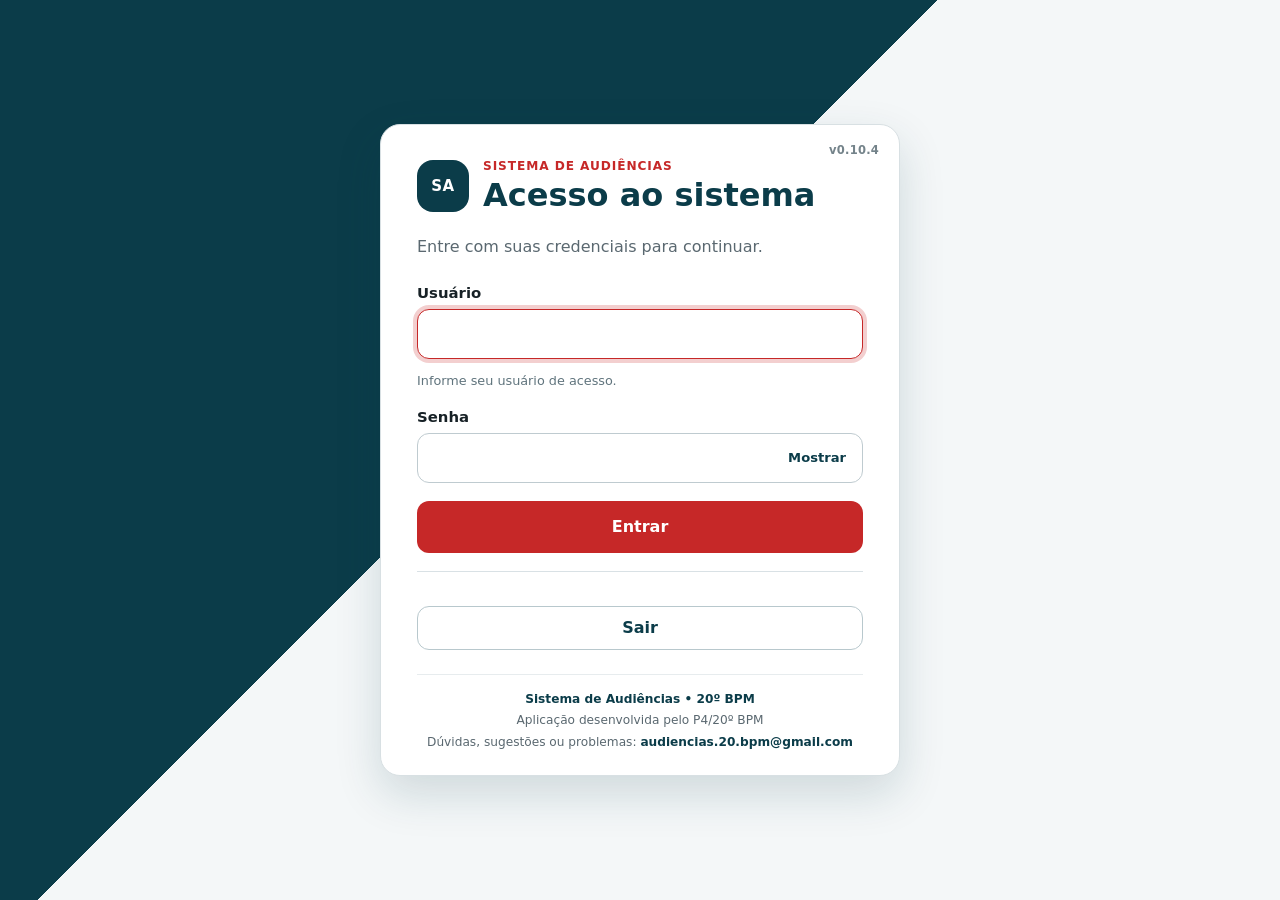
==== commit 837c6578: "v0.10.4 - Consulta segura de documentos da audiência Mantém o link individual disponível após a conf" ====
--- a/index.html
+++ b/index.html
@@ -12,8 +12,8 @@
   <link rel="icon" href="./assets/icons/favicon.ico" sizes="any">
   <link rel="icon" type="image/png" sizes="32x32" href="./assets/icons/favicon-32.png">
   <link rel="apple-touch-icon" sizes="180x180" href="./assets/icons/apple-touch-icon.png">
-  <link rel="manifest" href="./manifest.json?v=0.10.3">
-  <link rel="stylesheet" href="./css/app.css?v=0.10.3">
+  <link rel="manifest" href="./manifest.json?v=0.10.4">
+  <link rel="stylesheet" href="./css/app.css?v=0.10.4">
 </head>
 <body>
   <main class="app-shell" id="app">
@@ -1061,22 +1061,34 @@
     </div>
   </section>
 
+  <section id="notificacoes-documents-dialog" class="modal-shell" role="dialog" aria-modal="true" aria-labelledby="notificacoes-documents-title" hidden>
+    <div class="modal-backdrop" data-notificacoes-documents-close></div>
+    <div class="modal-card notification-message-card">
+      <div class="modal-header">
+        <div><p class="dashboard-kicker">Documentos</p><h2 id="notificacoes-documents-title">Documentos da audiência</h2></div>
+        <button id="notificacoes-documents-close" class="icon-button" type="button" aria-label="Fechar">×</button>
+      </div>
+      <p class="section-description">Confira os documentos vinculados antes do envio ou reenvio da notificação.</p>
+      <div id="notificacoes-documents-list" class="notification-documents-list"></div>
+    </div>
+  </section>
+
   <noscript>
     <div class="noscript-message">Este sistema precisa de JavaScript habilitado para realizar o login.</div>
   </noscript>
 
-  <script src="./js/config.js?v=0.10.3"></script>
-  <script src="./js/api.js?v=0.10.3"></script>
-  <script src="./js/audiencias.js?v=0.10.3"></script>
-  <script src="./js/destinatarios.js?v=0.10.3"></script>
-  <script src="./js/documentos.js?v=0.10.3"></script>
-  <script src="./js/notificacoes.js?v=0.10.3"></script>
-  <script src="./js/usuarios.js?v=0.10.3"></script>
-  <script src="./js/biometria.js?v=0.10.3"></script>
-  <script src="./js/install.js?v=0.10.3"></script>
-  <script src="./js/dashboard.js?v=0.10.3"></script>
-  <script src="./js/auth.js?v=0.10.3"></script>
-  <script src="./js/session.js?v=0.10.3"></script>
+  <script src="./js/config.js?v=0.10.4"></script>
+  <script src="./js/api.js?v=0.10.4"></script>
+  <script src="./js/audiencias.js?v=0.10.4"></script>
+  <script src="./js/destinatarios.js?v=0.10.4"></script>
+  <script src="./js/documentos.js?v=0.10.4"></script>
+  <script src="./js/notificacoes.js?v=0.10.4"></script>
+  <script src="./js/usuarios.js?v=0.10.4"></script>
+  <script src="./js/biometria.js?v=0.10.4"></script>
+  <script src="./js/install.js?v=0.10.4"></script>
+  <script src="./js/dashboard.js?v=0.10.4"></script>
+  <script src="./js/auth.js?v=0.10.4"></script>
+  <script src="./js/session.js?v=0.10.4"></script>
   <script>
     if ('serviceWorker' in navigator) {
       window.addEventListener('load', function () {
--- a/css/app.css
+++ b/css/app.css
@@ -3401,3 +3401,11 @@
 .notification-message-attachments li + li {
   margin-top: 5px;
 }
+
+
+/* v0.10.4 — consulta segura de documentos da audiência */
+.notification-documents-list { display:grid; gap:.7rem; margin-top:1rem; }
+.notification-document-row { display:flex; align-items:center; justify-content:space-between; gap:.8rem; padding:.8rem; border:1px solid var(--border, #d8e2e5); border-radius:12px; background:#fff; }
+.notification-document-row span { min-width:0; overflow-wrap:anywhere; font-weight:700; color:#20363d; }
+.notification-document-row button { flex:0 0 auto; }
+@media (max-width:480px){ .notification-document-row { align-items:stretch; flex-direction:column; } .notification-document-row button { width:100%; } }
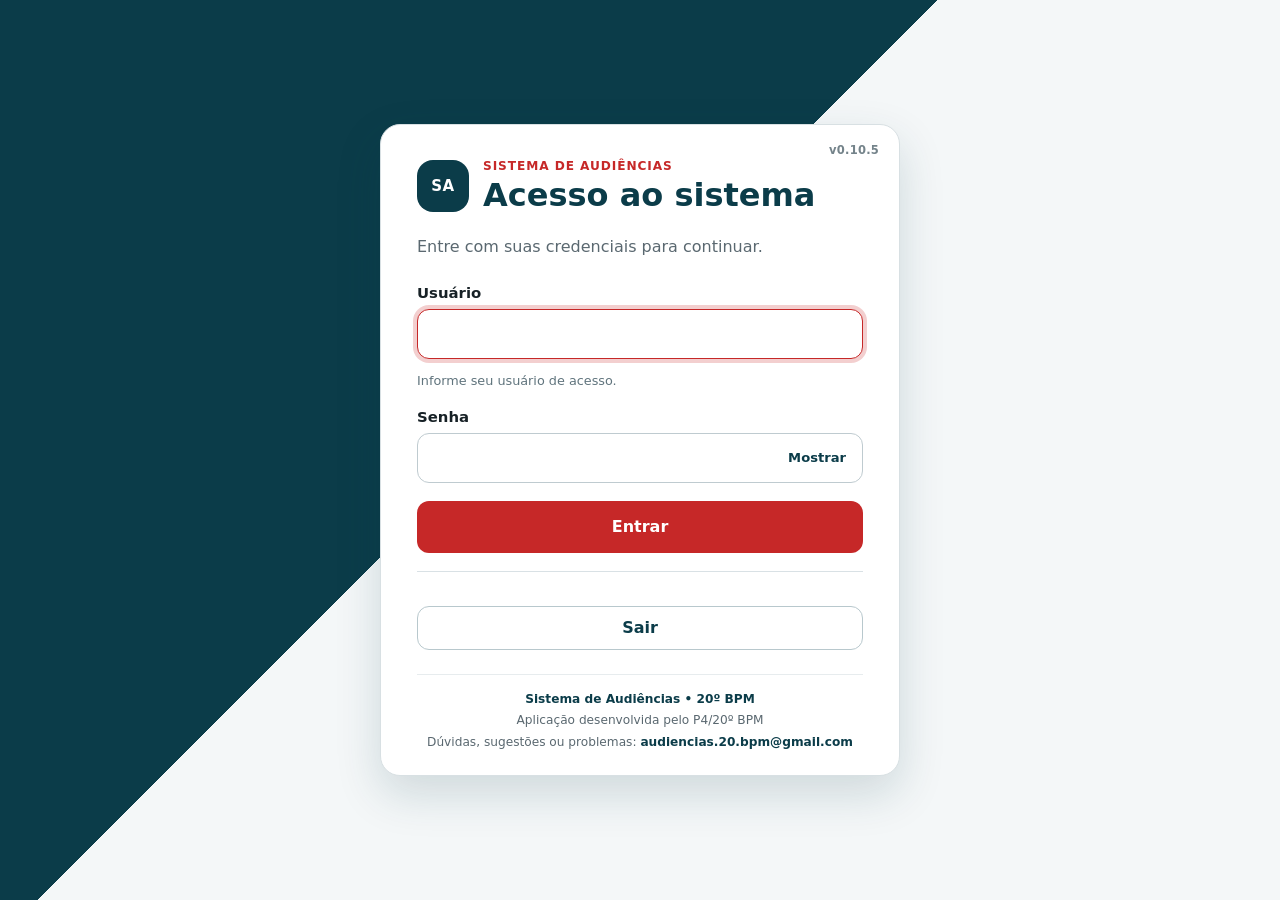
==== commit e5d56e65: "v0.10.5 - Organiza e agrupa notificações Ordena notificações por registros mais recentes, agrupa Ciê" ====
--- a/index.html
+++ b/index.html
@@ -12,8 +12,8 @@
   <link rel="icon" href="./assets/icons/favicon.ico" sizes="any">
   <link rel="icon" type="image/png" sizes="32x32" href="./assets/icons/favicon-32.png">
   <link rel="apple-touch-icon" sizes="180x180" href="./assets/icons/apple-touch-icon.png">
-  <link rel="manifest" href="./manifest.json?v=0.10.4">
-  <link rel="stylesheet" href="./css/app.css?v=0.10.4">
+  <link rel="manifest" href="./manifest.json?v=0.10.5">
+  <link rel="stylesheet" href="./css/app.css?v=0.10.5">
 </head>
 <body>
   <main class="app-shell" id="app">
@@ -1077,18 +1077,18 @@
     <div class="noscript-message">Este sistema precisa de JavaScript habilitado para realizar o login.</div>
   </noscript>
 
-  <script src="./js/config.js?v=0.10.4"></script>
-  <script src="./js/api.js?v=0.10.4"></script>
-  <script src="./js/audiencias.js?v=0.10.4"></script>
-  <script src="./js/destinatarios.js?v=0.10.4"></script>
-  <script src="./js/documentos.js?v=0.10.4"></script>
-  <script src="./js/notificacoes.js?v=0.10.4"></script>
-  <script src="./js/usuarios.js?v=0.10.4"></script>
-  <script src="./js/biometria.js?v=0.10.4"></script>
-  <script src="./js/install.js?v=0.10.4"></script>
-  <script src="./js/dashboard.js?v=0.10.4"></script>
-  <script src="./js/auth.js?v=0.10.4"></script>
-  <script src="./js/session.js?v=0.10.4"></script>
+  <script src="./js/config.js?v=0.10.5"></script>
+  <script src="./js/api.js?v=0.10.5"></script>
+  <script src="./js/audiencias.js?v=0.10.5"></script>
+  <script src="./js/destinatarios.js?v=0.10.5"></script>
+  <script src="./js/documentos.js?v=0.10.5"></script>
+  <script src="./js/notificacoes.js?v=0.10.5"></script>
+  <script src="./js/usuarios.js?v=0.10.5"></script>
+  <script src="./js/biometria.js?v=0.10.5"></script>
+  <script src="./js/install.js?v=0.10.5"></script>
+  <script src="./js/dashboard.js?v=0.10.5"></script>
+  <script src="./js/auth.js?v=0.10.5"></script>
+  <script src="./js/session.js?v=0.10.5"></script>
   <script>
     if ('serviceWorker' in navigator) {
       window.addEventListener('load', function () {
--- a/css/app.css
+++ b/css/app.css
@@ -3403,9 +3403,22 @@
 }
 
 
-/* v0.10.4 — consulta segura de documentos da audiência */
+/* v0.10.5 — consulta segura de documentos da audiência */
 .notification-documents-list { display:grid; gap:.7rem; margin-top:1rem; }
 .notification-document-row { display:flex; align-items:center; justify-content:space-between; gap:.8rem; padding:.8rem; border:1px solid var(--border, #d8e2e5); border-radius:12px; background:#fff; }
 .notification-document-row span { min-width:0; overflow-wrap:anywhere; font-weight:700; color:#20363d; }
 .notification-document-row button { flex:0 0 auto; }
 @media (max-width:480px){ .notification-document-row { align-items:stretch; flex-direction:column; } .notification-document-row button { width:100%; } }
+
+/* v0.10.5 — agrupamento Ciência + Lembrete e leitura compacta. */
+.notification-group-types { display: grid; gap: .45rem; font-weight: 800; }
+.notification-group-status { display: flex; align-items: center; gap: .4rem; margin: .18rem 0; }
+.notification-group-status small { min-width: 54px; color: #53666d; font-size: .7rem; font-weight: 800; }
+.notification-card-statuses { display: grid; gap: .25rem; justify-items: end; }
+.notification-card-statuses .notification-group-status { margin: 0; }
+.notification-group-row td { border-bottom-color: rgba(11, 60, 73, .14); }
+@media (max-width: 520px) {
+  .notification-card-header { align-items: flex-start; }
+  .notification-card-statuses { justify-items: stretch; }
+  .notification-card-statuses .notification-group-status { justify-content: space-between; }
+}
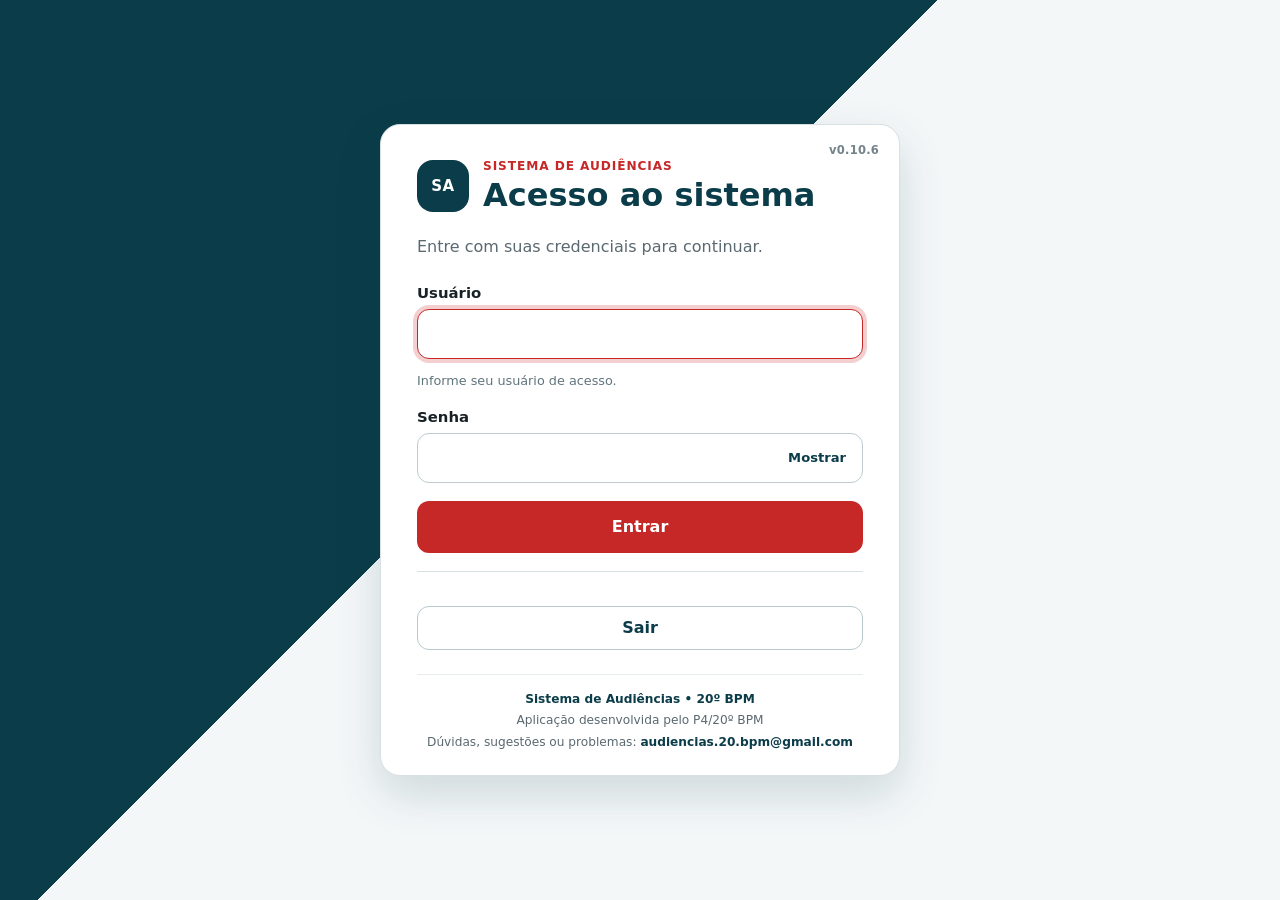
==== commit 7c381129: "v0.10.6 - Melhoria no upload de assinaturas Adiciona suporte a assinaturas nos formatos JPG, JPEG e " ====
--- a/index.html
+++ b/index.html
@@ -12,8 +12,8 @@
   <link rel="icon" href="./assets/icons/favicon.ico" sizes="any">
   <link rel="icon" type="image/png" sizes="32x32" href="./assets/icons/favicon-32.png">
   <link rel="apple-touch-icon" sizes="180x180" href="./assets/icons/apple-touch-icon.png">
-  <link rel="manifest" href="./manifest.json?v=0.10.5">
-  <link rel="stylesheet" href="./css/app.css?v=0.10.5">
+  <link rel="manifest" href="./manifest.json?v=0.10.6">
+  <link rel="stylesheet" href="./css/app.css?v=0.10.6">
 </head>
 <body>
   <main class="app-shell" id="app">
@@ -676,8 +676,8 @@
                   <div class="form-group full-width"><label for="signatario-cargo">Cargo</label><input id="signatario-cargo" type="text" maxlength="160" autocomplete="off" placeholder="Ex.: Comandante do 20º BPM" required></div>
                   <div class="form-group full-width signatory-image-group">
                     <label for="signatario-assinatura-arquivo">Assinatura digitalizada <span class="field-optional">(opcional)</span></label>
-                    <input id="signatario-assinatura-arquivo" type="file" accept="image/jpeg,.jpg,.jpeg">
-                    <small class="field-help">Use uma imagem JPG/JPEG de até 2,5 MB. Se cadastrada, será posicionada acima do nome, atrás da linha de identificação. A ausência da imagem não impede a geração do ofício.</small>
+                    <input id="signatario-assinatura-arquivo" type="file" accept="image/jpeg,image/png,.jpg,.jpeg,.png">
+                    <small class="field-help">Use uma imagem JPG/JPEG ou PNG. O sistema compacta a imagem automaticamente, sem reduzir suas dimensões em pixels. Se cadastrada, será posicionada acima do nome, atrás da linha de identificação. A ausência da imagem não impede a geração do ofício.</small>
                     <div class="signatory-image-preview">
                       <img id="signatario-assinatura-preview" alt="Prévia da assinatura digitalizada" hidden>
                       <span id="signatario-assinatura-status">Nenhuma assinatura digitalizada cadastrada. O ofício continuará podendo ser gerado normalmente.</span>
@@ -1077,18 +1077,18 @@
     <div class="noscript-message">Este sistema precisa de JavaScript habilitado para realizar o login.</div>
   </noscript>
 
-  <script src="./js/config.js?v=0.10.5"></script>
-  <script src="./js/api.js?v=0.10.5"></script>
-  <script src="./js/audiencias.js?v=0.10.5"></script>
-  <script src="./js/destinatarios.js?v=0.10.5"></script>
-  <script src="./js/documentos.js?v=0.10.5"></script>
-  <script src="./js/notificacoes.js?v=0.10.5"></script>
-  <script src="./js/usuarios.js?v=0.10.5"></script>
-  <script src="./js/biometria.js?v=0.10.5"></script>
-  <script src="./js/install.js?v=0.10.5"></script>
-  <script src="./js/dashboard.js?v=0.10.5"></script>
-  <script src="./js/auth.js?v=0.10.5"></script>
-  <script src="./js/session.js?v=0.10.5"></script>
+  <script src="./js/config.js?v=0.10.6"></script>
+  <script src="./js/api.js?v=0.10.6"></script>
+  <script src="./js/audiencias.js?v=0.10.6"></script>
+  <script src="./js/destinatarios.js?v=0.10.6"></script>
+  <script src="./js/documentos.js?v=0.10.6"></script>
+  <script src="./js/notificacoes.js?v=0.10.6"></script>
+  <script src="./js/usuarios.js?v=0.10.6"></script>
+  <script src="./js/biometria.js?v=0.10.6"></script>
+  <script src="./js/install.js?v=0.10.6"></script>
+  <script src="./js/dashboard.js?v=0.10.6"></script>
+  <script src="./js/auth.js?v=0.10.6"></script>
+  <script src="./js/session.js?v=0.10.6"></script>
   <script>
     if ('serviceWorker' in navigator) {
       window.addEventListener('load', function () {
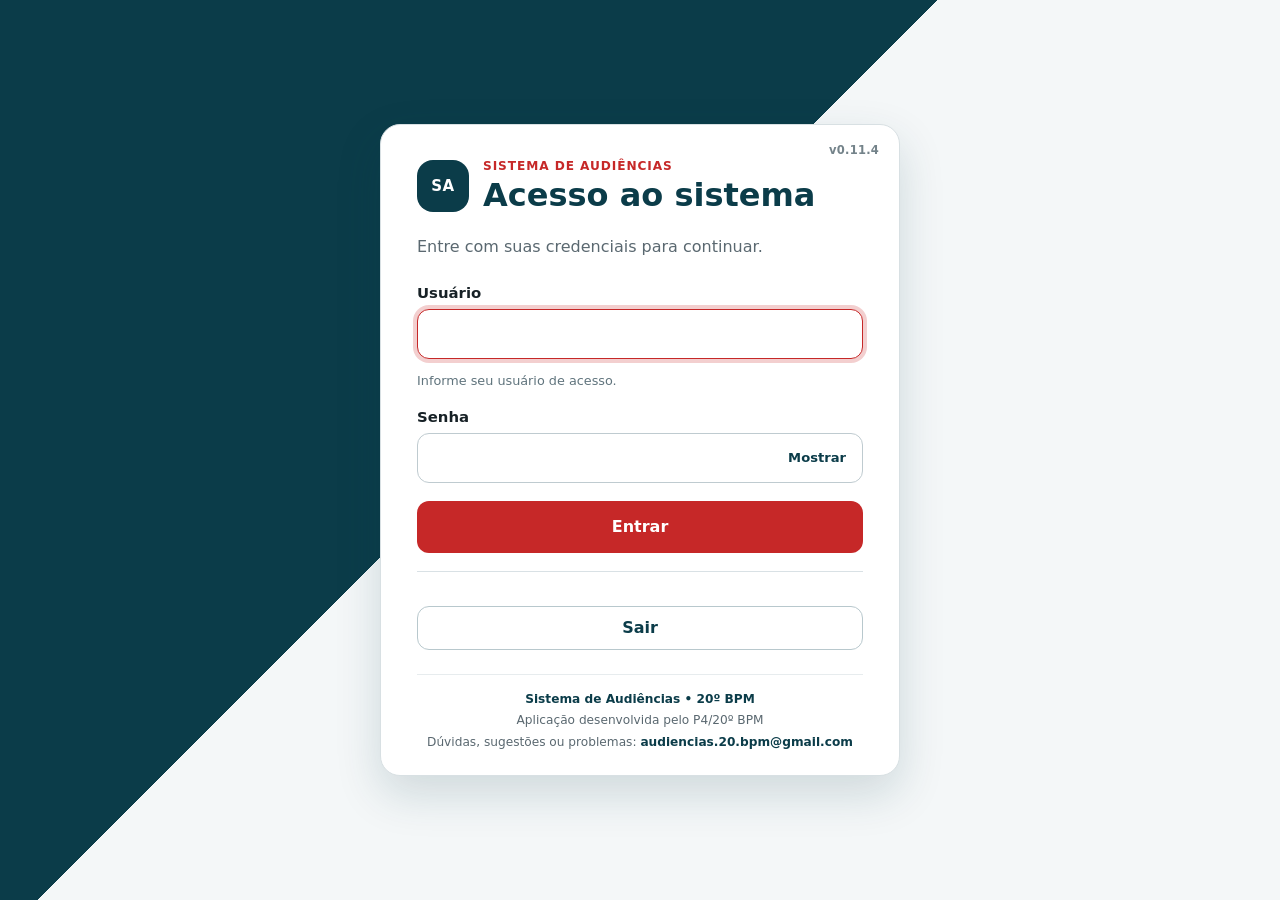
==== commit 0f4807d4: "feat: conclui migração de ofícios e histórico para Cloudflare Conclui a etapa de migração de ofícios" ====
--- a/index.html
+++ b/index.html
@@ -587,7 +587,7 @@
                     <div class="form-group full-width process-document-field">
                       <label for="documentos-processo-pdf">Documento do processo em PDF <span class="label-optional">(opcional)</span></label>
                       <input id="documentos-processo-pdf" type="file" accept="application/pdf,.pdf">
-                      <small class="field-help">Anexe, quando necessário, um PDF relacionado ao processo. Limite de 5 MB. O arquivo será salvo no Drive e vinculado ao ofício gerado.</small>
+                      <small class="field-help">Anexe, quando necessário, um PDF relacionado ao processo. O arquivo será armazenado no R2 e vinculado ao ofício gerado.</small>
                       <div id="documentos-processo-pdf-status" class="process-document-status" hidden></div>
                     </div>
                   </div>
@@ -627,7 +627,7 @@
                     <button id="documentos-preview-refresh" class="secondary-button" type="button">Atualizar prévia</button>
                     <button id="documentos-generate-pdf" class="primary-button" type="button">Gerar PDF</button>
                   </div>
-                  <small class="field-help">Ao gerar, o sistema reserva o próximo número, grava o ofício no histórico, salva o PDF no Drive e baixa uma cópia no dispositivo.</small>
+                  <small class="field-help">A prévia não consome numeração. Ao concluir a geração, o sistema grava o ofício no histórico, salva os PDFs no R2 e baixa uma cópia no dispositivo.</small>
                 </section>
               </div>
             </section>
@@ -754,7 +754,7 @@
                 <button id="documentos-history-back" class="back-button" type="button">← Voltar ao painel</button>
                 <p class="dashboard-kicker">Histórico</p>
                 <h2 id="historico-view-title">Histórico de ofícios</h2>
-                <p class="module-view-subtitle">Consulte os ofícios emitidos, seus destinatários, processos e PDFs salvos no Drive.</p>
+                <p class="module-view-subtitle">Consulte os ofícios emitidos, seus destinatários, processos e PDFs armazenados no R2.</p>
               </div>
             </header>
 
@@ -795,7 +795,7 @@
                 <div class="document-history-summary"><strong id="documentos-history-count">0</strong><span>ofício(s) encontrado(s)</span></div>
                 <div class="table-scroll" tabindex="0" aria-label="Histórico de ofícios">
                   <table class="audiencias-table document-history-table">
-                    <thead><tr><th>Ofício</th><th>Data</th><th>Militar</th><th>RG</th><th>Processo</th><th>Status</th><th>PDF</th></tr></thead>
+                    <thead><tr><th>Ofício</th><th>Data</th><th>Militar</th><th>RG</th><th>Processo</th><th>Status</th><th>Documentos</th></tr></thead>
                     <tbody id="documentos-history-body"></tbody>
                   </table>
                 </div>
--- a/css/app.css
+++ b/css/app.css
@@ -2686,6 +2686,14 @@
   opacity: .55;
   cursor: not-allowed;
 }
+.document-history-document-actions {
+  display: flex;
+  flex-wrap: wrap;
+  gap: 8px;
+}
+.document-history-documents {
+  min-width: 190px;
+}
 @media (max-width: 720px) {
   .document-history-filter-actions {
     justify-content: stretch;
@@ -2693,8 +2701,67 @@
   .document-history-filter-actions button {
     flex: 1 1 140px;
   }
+  .document-history-view .table-scroll {
+    overflow: visible;
+  }
   .document-history-table {
-    min-width: 820px;
+    min-width: 0;
+    width: 100%;
+  }
+  .document-history-table thead {
+    display: none;
+  }
+  .document-history-table,
+  .document-history-table tbody,
+  .document-history-table tr,
+  .document-history-table td {
+    display: block;
+    width: 100%;
+  }
+  .document-history-table tr {
+    margin-bottom: 14px;
+    padding: 14px 16px;
+    border: 1px solid var(--border-color, #d4e0e4);
+    border-radius: 16px;
+    background: #fff;
+  }
+  .document-history-table td {
+    display: grid;
+    grid-template-columns: minmax(88px, .7fr) minmax(0, 1.6fr);
+    gap: 12px;
+    align-items: start;
+    min-width: 0;
+    padding: 8px 0;
+    border: 0;
+    border-bottom: 1px solid #edf2f4;
+    white-space: normal;
+    overflow-wrap: anywhere;
+  }
+  .document-history-table td:last-child {
+    border-bottom: 0;
+    padding-bottom: 0;
+  }
+  .document-history-table td::before {
+    content: attr(data-label);
+    color: #526a73;
+    font-size: .78rem;
+    font-weight: 800;
+    text-transform: uppercase;
+    letter-spacing: .035em;
+  }
+  .document-history-name,
+  .document-history-process,
+  .document-history-documents {
+    min-width: 0;
+  }
+  .document-history-document-actions {
+    display: grid;
+    grid-template-columns: repeat(2, minmax(0, 1fr));
+    gap: 8px;
+  }
+  .document-history-pdf-button {
+    min-width: 0;
+    width: 100%;
   }
 }
 
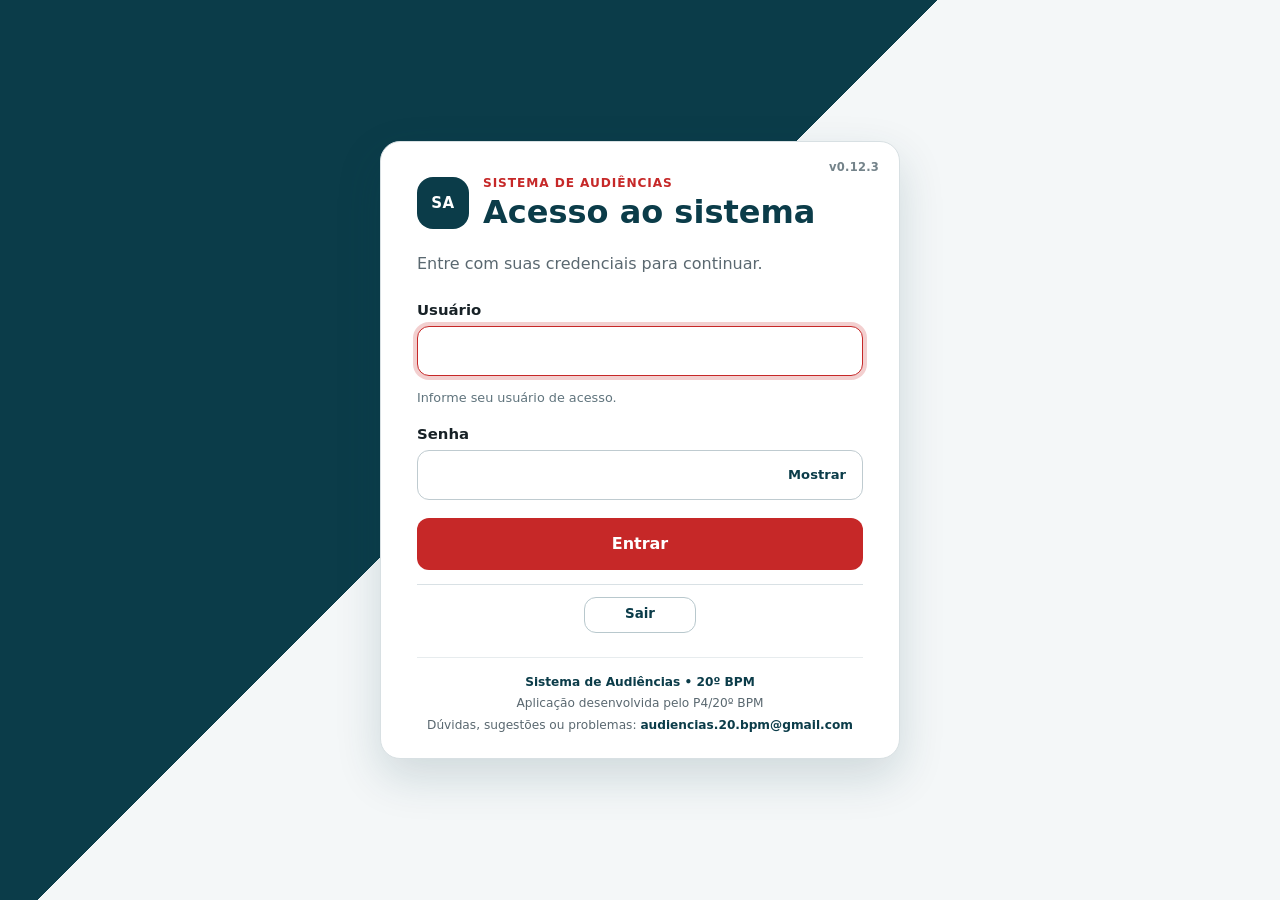
==== commit cf37b4ec: "fix: aprimora responsividade global e layout de notificações Aprimora a responsividade do Sistema de" ====
--- a/index.html
+++ b/index.html
@@ -12,8 +12,8 @@
   <link rel="icon" href="./assets/icons/favicon.ico" sizes="any">
   <link rel="icon" type="image/png" sizes="32x32" href="./assets/icons/favicon-32.png">
   <link rel="apple-touch-icon" sizes="180x180" href="./assets/icons/apple-touch-icon.png">
-  <link rel="manifest" href="./manifest.json?v=0.10.6">
-  <link rel="stylesheet" href="./css/app.css?v=0.10.6">
+  <link rel="manifest" href="./manifest.json?v=0.12.1">
+  <link rel="stylesheet" href="./css/app.css?v=0.12.1">
 </head>
 <body>
   <main class="app-shell" id="app">
@@ -121,7 +121,10 @@
               <h2 id="dashboard-title">Painel principal</h2>
               <p class="dashboard-welcome">Olá, <strong id="dashboard-user-name">Usuário</strong>.</p>
             </div>
-            <span id="dashboard-user-profile" class="profile-badge">USUÁRIO</span>
+            <div class="dashboard-account-actions">
+              <button class="logout-button top-logout-button logout-trigger" type="button">Sair</button>
+              <span id="dashboard-user-profile" class="profile-badge">USUÁRIO</span>
+            </div>
           </header>
 
           <div class="dashboard-session-bar">
@@ -182,6 +185,7 @@
               <div class="module-header-actions">
                 <span id="audiencias-count" class="module-count">—</span>
                 <button id="audiencias-new" class="primary-button compact-button" type="button">+ Nova audiência</button>
+                <button class="logout-button top-logout-button logout-trigger" type="button">Sair</button>
               </div>
             </header>
 
@@ -364,6 +368,7 @@
               </div>
               <div class="module-header-actions">
                 <span id="destinatarios-count" class="module-count">—</span>
+                <button class="logout-button top-logout-button logout-trigger" type="button">Sair</button>
               </div>
             </header>
 
@@ -462,7 +467,7 @@
                 <h2 id="documentos-view-title">Ofícios</h2>
                 <p id="documentos-view-subtitle" class="module-view-subtitle">Gerencie a emissão dos ofícios vinculados às audiências.</p>
               </div>
-              <div class="module-header-actions"><span id="documentos-config-status" class="module-count">Carregando...</span></div>
+              <div class="module-header-actions"><span id="documentos-config-status" class="module-count">Carregando...</span><button class="logout-button top-logout-button logout-trigger" type="button">Sair</button></div>
             </header>
 
             <div id="documentos-loading" class="module-state" role="status" aria-live="polite" hidden>
@@ -703,7 +708,10 @@
                 <h2 id="notificacoes-view-title">Ciência e lembretes</h2>
                 <p class="module-view-subtitle">Acompanhe a ciência das audiências e os lembretes programados para o dia anterior às 09:00.</p>
               </div>
-              <button id="notificacoes-refresh" class="secondary-button" type="button">Atualizar</button>
+              <div class="module-header-actions">
+                <button id="notificacoes-refresh" class="secondary-button compact-button" type="button">Atualizar</button>
+                <button class="logout-button top-logout-button logout-trigger" type="button">Sair</button>
+              </div>
             </header>
 
             <div id="notificacoes-mode" class="notification-test-banner" role="status">MODO TESTE — nenhum WhatsApp real será enviado</div>
@@ -756,6 +764,7 @@
                 <h2 id="historico-view-title">Histórico de ofícios</h2>
                 <p class="module-view-subtitle">Consulte os ofícios emitidos, seus destinatários, processos e PDFs armazenados no R2.</p>
               </div>
+              <div class="module-header-actions"><button class="logout-button top-logout-button logout-trigger" type="button">Sair</button></div>
             </header>
 
             <section id="documentos-history-view" class="document-history-view">
@@ -876,6 +885,7 @@
               <div class="module-header-actions">
                 <span id="usuarios-count" class="module-count">—</span>
                 <button id="usuarios-new" class="primary-button compact-button" type="button">+ Novo usuário</button>
+                <button class="logout-button top-logout-button logout-trigger" type="button">Sair</button>
               </div>
             </header>
 
@@ -1009,7 +1019,7 @@
           </section>
 
       <div class="global-auth-actions" aria-label="Ações da sessão">
-        <button id="logout-button" class="logout-button global-logout-button" type="button">Sair</button>
+        <button id="logout-button" class="logout-button global-logout-button logout-trigger" type="button">Sair</button>
       </div>
 
 
@@ -1078,17 +1088,17 @@
   </noscript>
 
   <script src="./js/config.js?v=0.10.6"></script>
-  <script src="./js/api.js?v=0.10.6"></script>
-  <script src="./js/audiencias.js?v=0.10.6"></script>
-  <script src="./js/destinatarios.js?v=0.10.6"></script>
-  <script src="./js/documentos.js?v=0.10.6"></script>
-  <script src="./js/notificacoes.js?v=0.10.6"></script>
-  <script src="./js/usuarios.js?v=0.10.6"></script>
+  <script src="./js/api.js?v=0.12.1"></script>
+  <script src="./js/audiencias.js?v=0.12.1"></script>
+  <script src="./js/destinatarios.js?v=0.12.1"></script>
+  <script src="./js/documentos.js?v=0.12.1"></script>
+  <script src="./js/notificacoes.js?v=0.12.1"></script>
+  <script src="./js/usuarios.js?v=0.12.1"></script>
   <script src="./js/biometria.js?v=0.10.6"></script>
   <script src="./js/install.js?v=0.10.6"></script>
-  <script src="./js/dashboard.js?v=0.10.6"></script>
-  <script src="./js/auth.js?v=0.10.6"></script>
-  <script src="./js/session.js?v=0.10.6"></script>
+  <script src="./js/dashboard.js?v=0.12.1"></script>
+  <script src="./js/auth.js?v=0.12.1"></script>
+  <script src="./js/session.js?v=0.12.1"></script>
   <script>
     if ('serviceWorker' in navigator) {
       window.addEventListener('load', function () {
--- a/css/app.css
+++ b/css/app.css
@@ -3489,3 +3489,562 @@
   .notification-card-statuses { justify-items: stretch; }
   .notification-card-statuses .notification-group-status { justify-content: space-between; }
 }
+
+/* v0.11.5 — Histórico de ofícios: documentos visíveis também em telas maiores */
+@media (min-width: 721px) {
+  .document-history-view .table-scroll {
+    overflow-x: auto;
+  }
+
+  .document-history-table {
+    min-width: 980px;
+    table-layout: fixed;
+  }
+
+  .document-history-table th:nth-child(1),
+  .document-history-table td:nth-child(1) { width: 10%; }
+  .document-history-table th:nth-child(2),
+  .document-history-table td:nth-child(2) { width: 11%; }
+  .document-history-table th:nth-child(3),
+  .document-history-table td:nth-child(3) { width: 22%; }
+  .document-history-table th:nth-child(4),
+  .document-history-table td:nth-child(4) { width: 9%; }
+  .document-history-table th:nth-child(5),
+  .document-history-table td:nth-child(5) { width: 17%; }
+  .document-history-table th:nth-child(6),
+  .document-history-table td:nth-child(6) { width: 11%; }
+  .document-history-table th:nth-child(7),
+  .document-history-table td:nth-child(7) { width: 20%; }
+
+  .document-history-document-actions {
+    display: grid;
+    grid-template-columns: repeat(2, minmax(0, 1fr));
+    gap: 8px;
+    width: 100%;
+  }
+
+  .document-history-pdf-button {
+    width: 100%;
+    min-width: 0;
+    padding-left: 8px;
+    padding-right: 8px;
+  }
+
+  .document-history-documents {
+    min-width: 0;
+  }
+}
+
+/* v0.12.1 — melhor aproveitamento de telas grandes e saída acessível em todas as páginas */
+.dashboard-account-actions,
+.module-header-actions {
+  display: flex;
+  align-items: center;
+  justify-content: flex-end;
+  gap: 10px;
+  flex-wrap: wrap;
+}
+
+.top-logout-button {
+  width: auto;
+  min-width: 72px;
+  min-height: 38px;
+  margin: 0;
+  padding: 7px 14px;
+  border-radius: 10px;
+}
+
+.global-auth-actions {
+  justify-content: center;
+  margin-top: 14px;
+  padding-top: 12px;
+}
+
+.logout-button.global-logout-button {
+  width: auto;
+  min-width: 112px;
+  min-height: 36px;
+  margin: 0;
+  padding: 6px 18px;
+  font-size: .84rem;
+}
+
+@media (min-width: 1000px) {
+  .login-card.is-authenticated {
+    width: min(96vw, 1240px);
+  }
+
+  .destinatarios-table {
+    width: 100%;
+    min-width: 1000px;
+    table-layout: fixed;
+  }
+
+  .destinatarios-table th:nth-child(1), .destinatarios-table td:nth-child(1) { width: 9%; }
+  .destinatarios-table th:nth-child(2), .destinatarios-table td:nth-child(2) { width: 20%; }
+  .destinatarios-table th:nth-child(3), .destinatarios-table td:nth-child(3) { width: 14%; }
+  .destinatarios-table th:nth-child(4), .destinatarios-table td:nth-child(4) { width: 14%; }
+  .destinatarios-table th:nth-child(5), .destinatarios-table td:nth-child(5) { width: 15%; }
+  .destinatarios-table th:nth-child(6), .destinatarios-table td:nth-child(6) { width: 10%; }
+  .destinatarios-table th:nth-child(7), .destinatarios-table td:nth-child(7) { width: 9%; }
+  .destinatarios-table th:nth-child(8), .destinatarios-table td:nth-child(8) { width: 9%; }
+
+  .destinatarios-table .destinatarios-name {
+    min-width: 0;
+  }
+
+  .destinatarios-actions-cell .compact-button {
+    width: auto;
+    min-width: 72px;
+    padding-inline: 10px;
+  }
+
+  .notification-desktop-list {
+    overflow-x: auto;
+  }
+
+  .notification-table {
+    width: 100%;
+    min-width: 1120px;
+  }
+
+  .notification-table th:last-child,
+  .notification-table td:last-child {
+    min-width: 190px;
+  }
+}
+
+@media (max-width: 640px) {
+  .dashboard-account-actions {
+    width: 100%;
+    justify-content: space-between;
+  }
+
+  .module-view-header .module-header-actions {
+    width: 100%;
+    justify-content: flex-start;
+  }
+
+  .top-logout-button {
+    min-width: 82px;
+  }
+
+  .logout-button.global-logout-button {
+    width: auto;
+    min-width: 104px;
+  }
+}
+
+/* v0.12.2 — responsividade global fluida (desktop, notebook, tablet e mobile) */
+:root {
+  --page-gutter: clamp(12px, 2.2vw, 32px);
+  --content-wide: 1440px;
+}
+
+/* A moldura acompanha a viewport; o cartão autenticado usa a largura útil. */
+.app-shell {
+  width: min(calc(100% - (2 * var(--page-gutter))), 1520px);
+}
+
+.login-card.is-authenticated {
+  width: min(100%, var(--content-wide));
+  max-width: none;
+}
+
+.module-view,
+.dashboard-view {
+  width: 100%;
+  min-width: 0;
+}
+
+.module-view-header {
+  display: grid;
+  grid-template-columns: minmax(0, 1fr) auto;
+  align-items: start;
+  gap: clamp(12px, 2vw, 28px);
+}
+
+.module-header-actions,
+.dashboard-account-actions {
+  align-self: start;
+  flex-wrap: nowrap;
+}
+
+/* Filtros crescem e quebram de forma natural, sem saltos de layout. */
+.form-grid.three-columns {
+  grid-template-columns: repeat(3, minmax(180px, 1fr));
+}
+
+.document-history-filters,
+.recipient-directory-search {
+  width: 100%;
+}
+
+/* Destinatários: tabela usa o espaço real da tela e não força colunas estreitas. */
+.destinatarios-content .table-scroll {
+  width: 100%;
+  overflow-x: auto;
+  overscroll-behavior-inline: contain;
+}
+
+.destinatarios-table {
+  width: 100%;
+  min-width: 980px;
+  table-layout: fixed;
+}
+
+.destinatarios-table th,
+.destinatarios-table td {
+  padding-inline: clamp(.55rem, .9vw, .9rem);
+  overflow-wrap: anywhere;
+}
+
+.destinatarios-table th:nth-child(1), .destinatarios-table td:nth-child(1) { width: 8%; }
+.destinatarios-table th:nth-child(2), .destinatarios-table td:nth-child(2) { width: 22%; }
+.destinatarios-table th:nth-child(3), .destinatarios-table td:nth-child(3) { width: 13%; }
+.destinatarios-table th:nth-child(4), .destinatarios-table td:nth-child(4) { width: 14%; }
+.destinatarios-table th:nth-child(5), .destinatarios-table td:nth-child(5) { width: 15%; }
+.destinatarios-table th:nth-child(6), .destinatarios-table td:nth-child(6) { width: 11%; }
+.destinatarios-table th:nth-child(7), .destinatarios-table td:nth-child(7) { width: 8%; }
+.destinatarios-table th:nth-child(8), .destinatarios-table td:nth-child(8) { width: 9%; }
+
+.destinatarios-table .destinatarios-name {
+  min-width: 0;
+}
+
+.destinatarios-actions-cell {
+  text-align: center;
+}
+
+.destinatarios-actions-cell .compact-button {
+  width: auto;
+  min-width: 68px;
+  padding: 7px 10px;
+}
+
+/* Notificações: desktop permanece tabela enquanto houver espaço útil. */
+.notification-desktop-list {
+  display: block;
+  width: 100%;
+  overflow-x: auto;
+  overscroll-behavior-inline: contain;
+}
+
+.notification-mobile-list {
+  display: none;
+}
+
+.notification-table {
+  width: 100%;
+  min-width: 1120px;
+  table-layout: auto;
+}
+
+.notification-table th,
+.notification-table td {
+  padding-inline: clamp(.5rem, .75vw, .8rem);
+}
+
+.notification-table th:last-child,
+.notification-table td:last-child {
+  min-width: 190px;
+}
+
+.notification-actions {
+  display: grid;
+  grid-template-columns: repeat(2, minmax(82px, 1fr));
+  gap: 6px;
+}
+
+.notification-actions .compact-button {
+  width: 100%;
+  min-width: 0;
+  min-height: 36px;
+  padding: 6px 8px;
+}
+
+/* Notebook / tablet horizontal */
+@media (max-width: 1100px) {
+  .login-card.is-authenticated {
+    padding-inline: clamp(18px, 3vw, 30px);
+  }
+
+  .form-grid.three-columns {
+    grid-template-columns: repeat(2, minmax(0, 1fr));
+  }
+
+  .form-grid.three-columns > :last-child:nth-child(odd) {
+    grid-column: 1 / -1;
+  }
+
+  .notification-summary-grid {
+    grid-template-columns: repeat(4, minmax(120px, 1fr));
+    overflow-x: auto;
+  }
+}
+
+/* Tablet e janelas estreitas: cabeçalho quebra, mas mantém tabela quando viável. */
+@media (max-width: 820px) {
+  .module-view-header {
+    grid-template-columns: 1fr;
+  }
+
+  .module-header-actions {
+    width: 100%;
+    justify-content: space-between;
+    flex-wrap: wrap;
+  }
+
+  .form-grid.three-columns {
+    grid-template-columns: 1fr;
+  }
+
+  .form-grid.three-columns > :last-child:nth-child(odd) {
+    grid-column: auto;
+  }
+
+  .notification-summary-grid {
+    grid-template-columns: repeat(2, minmax(0, 1fr));
+    overflow: visible;
+  }
+}
+
+/* Mobile real: tabelas extensas viram cartões legíveis. */
+@media (max-width: 720px) {
+  .app-shell {
+    width: min(calc(100% - 20px), 100%);
+    padding-top: 18px;
+    padding-bottom: 22px;
+  }
+
+  .login-card.is-authenticated {
+    width: 100%;
+    padding: 22px 16px 18px;
+    border-radius: 16px;
+  }
+
+  .dashboard-account-actions {
+    width: auto;
+    justify-content: flex-end;
+    flex-wrap: wrap;
+  }
+
+  .top-logout-button {
+    min-width: 70px;
+    min-height: 36px;
+  }
+
+  .recipient-directory-search {
+    grid-template-columns: 1fr;
+    padding: 14px;
+  }
+
+  .recipient-directory-search .compact-button {
+    width: 100%;
+  }
+
+  .destinatarios-content .table-scroll {
+    overflow: visible;
+    border: 0;
+    background: transparent;
+  }
+
+  .destinatarios-table {
+    display: block;
+    min-width: 0;
+    width: 100%;
+  }
+
+  .destinatarios-table thead {
+    display: none;
+  }
+
+  .destinatarios-table tbody {
+    display: grid;
+    gap: 12px;
+  }
+
+  .destinatarios-table tr {
+    display: grid;
+    grid-template-columns: repeat(2, minmax(0, 1fr));
+    gap: 10px 14px;
+    padding: 14px;
+    border: 1px solid #d4e0e3;
+    border-radius: 14px;
+    background: #fff;
+  }
+
+  .destinatarios-table td {
+    display: grid;
+    gap: 3px;
+    width: auto !important;
+    padding: 0;
+    border: 0;
+    min-width: 0;
+    white-space: normal !important;
+  }
+
+  .destinatarios-table td::before {
+    color: #60747d;
+    font-size: .68rem;
+    font-weight: 850;
+    letter-spacing: .045em;
+    text-transform: uppercase;
+  }
+
+  .destinatarios-table td:nth-child(1)::before { content: 'RG'; }
+  .destinatarios-table td:nth-child(2)::before { content: 'Nome'; }
+  .destinatarios-table td:nth-child(3)::before { content: 'Posto/Graduação'; }
+  .destinatarios-table td:nth-child(4)::before { content: 'CPF'; }
+  .destinatarios-table td:nth-child(5)::before { content: 'WhatsApp'; }
+  .destinatarios-table td:nth-child(6)::before { content: 'Unidade'; }
+  .destinatarios-table td:nth-child(7)::before { content: 'Status'; }
+  .destinatarios-table td:nth-child(8)::before { content: 'Ações'; }
+
+  .destinatarios-table td:nth-child(2),
+  .destinatarios-table td:nth-child(8) {
+    grid-column: 1 / -1;
+  }
+
+  .destinatarios-actions-cell {
+    text-align: left;
+  }
+
+  .destinatarios-actions-cell .compact-button {
+    width: 100%;
+  }
+
+  .notification-desktop-list {
+    display: none;
+  }
+
+  .notification-mobile-list {
+    display: grid;
+    gap: 12px;
+  }
+
+  .notification-card {
+    padding: 14px;
+  }
+
+  .notification-card-info {
+    grid-template-columns: repeat(2, minmax(0, 1fr));
+  }
+
+  .notification-card-actions {
+    display: grid;
+    grid-template-columns: repeat(2, minmax(0, 1fr));
+    gap: 8px;
+  }
+
+  .notification-card-actions .compact-button {
+    width: 100%;
+    min-width: 0;
+    min-height: 40px;
+    padding: 7px 8px;
+  }
+}
+
+@media (max-width: 440px) {
+  .login-card.is-authenticated {
+    padding-inline: 13px;
+  }
+
+  .notification-summary-grid {
+    gap: 8px;
+  }
+
+  .notification-summary-card {
+    padding: 12px;
+  }
+
+  .notification-card-info,
+  .destinatarios-table tr {
+    grid-template-columns: 1fr;
+  }
+
+  .destinatarios-table td:nth-child(2),
+  .destinatarios-table td:nth-child(8),
+  .notification-card-wide {
+    grid-column: auto;
+  }
+
+  .notification-card-actions {
+    grid-template-columns: 1fr;
+  }
+}
+
+/* v0.12.3 — tabela de notificações estável em desktop */
+@media (min-width: 901px) {
+  .notification-desktop-list {
+    width: 100%;
+    overflow-x: auto;
+  }
+
+  .notification-table {
+    width: 100%;
+    min-width: 1180px;
+    table-layout: fixed;
+  }
+
+  .notification-table th,
+  .notification-table td {
+    min-width: 0;
+    padding: 10px 8px;
+    vertical-align: middle;
+    overflow-wrap: normal;
+    word-break: normal;
+    hyphens: none;
+  }
+
+  .notification-table th:nth-child(1), .notification-table td:nth-child(1) { width: 7%; }
+  .notification-table th:nth-child(2), .notification-table td:nth-child(2) { width: 9%; }
+  .notification-table th:nth-child(3), .notification-table td:nth-child(3) { width: 16%; }
+  .notification-table th:nth-child(4), .notification-table td:nth-child(4) { width: 7%; }
+  .notification-table th:nth-child(5), .notification-table td:nth-child(5) { width: 13%; }
+  .notification-table th:nth-child(6), .notification-table td:nth-child(6) { width: 13%; }
+  .notification-table th:nth-child(7), .notification-table td:nth-child(7) { width: 8%; }
+  .notification-table th:nth-child(8), .notification-table td:nth-child(8) { width: 10%; }
+  .notification-table th:nth-child(9), .notification-table td:nth-child(9) { width: 7%; }
+  .notification-table th:nth-child(10), .notification-table td:nth-child(10) { width: 10%; }
+
+  .notification-group-types {
+    white-space: normal;
+  }
+
+  .notification-group-types span {
+    display: block;
+    white-space: nowrap;
+    overflow-wrap: normal;
+    word-break: keep-all;
+  }
+
+  .notification-table td:nth-child(3),
+  .notification-table td:nth-child(6) {
+    overflow-wrap: break-word;
+  }
+
+  .notification-actions {
+    display: grid;
+    grid-template-columns: 1fr;
+    gap: 6px;
+  }
+
+  .notification-actions .compact-button {
+    width: 100%;
+    min-width: 0;
+    min-height: 34px;
+    padding: 6px 7px;
+    line-height: 1.15;
+  }
+}
+
+@media (min-width: 1280px) {
+  .notification-table {
+    min-width: 0;
+  }
+
+  .notification-actions {
+    grid-template-columns: repeat(2, minmax(0, 1fr));
+  }
+}
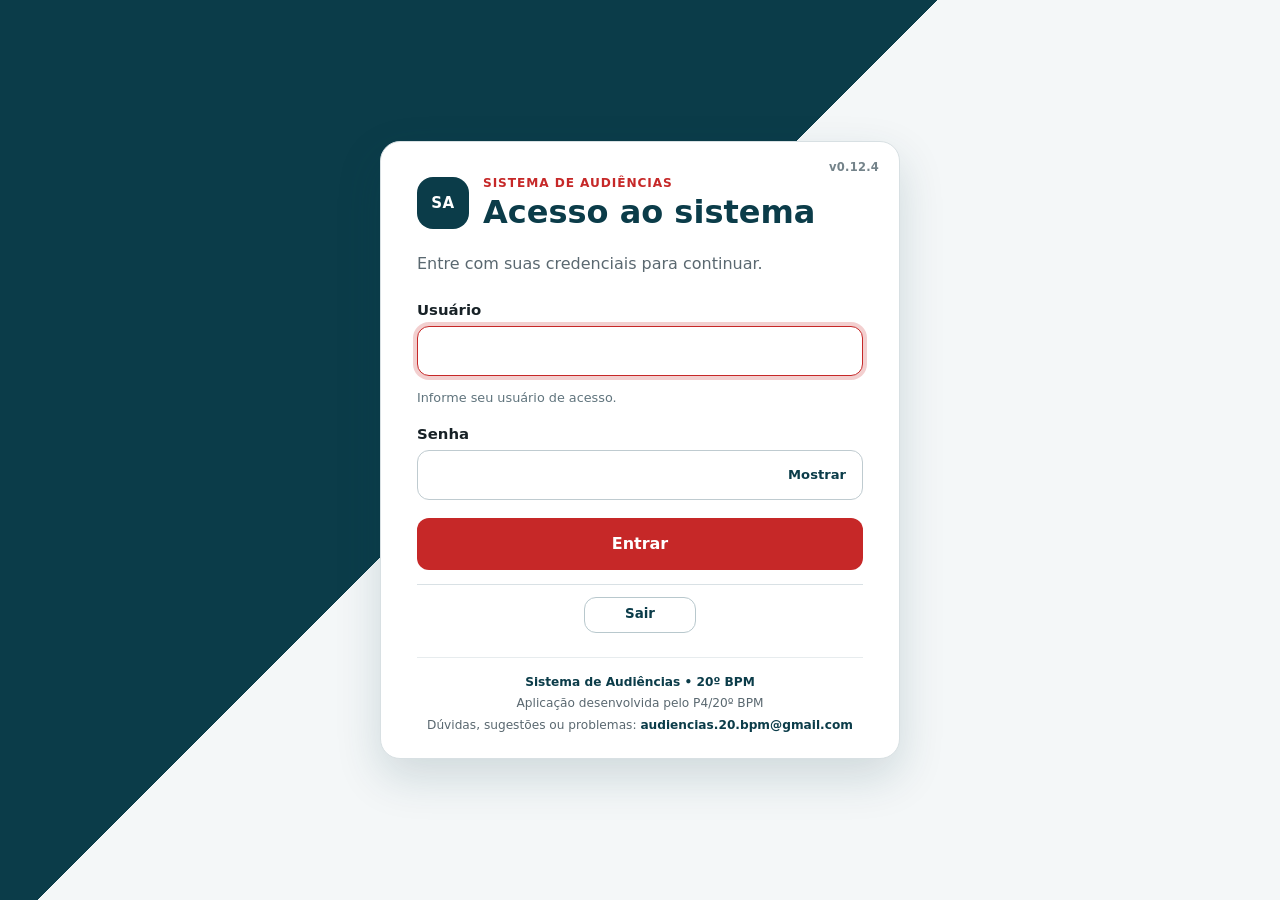
==== commit 25969513: "feat: conclui migração operacional para Cloudflare Conclui a migração operacional do Sistema de Audi" ====
--- a/index.html
+++ b/index.html
@@ -13,7 +13,7 @@
   <link rel="icon" type="image/png" sizes="32x32" href="./assets/icons/favicon-32.png">
   <link rel="apple-touch-icon" sizes="180x180" href="./assets/icons/apple-touch-icon.png">
   <link rel="manifest" href="./manifest.json?v=0.12.1">
-  <link rel="stylesheet" href="./css/app.css?v=0.12.1">
+  <link rel="stylesheet" href="./css/app.css?v=0.12.4">
 </head>
 <body>
   <main class="app-shell" id="app">
@@ -1087,18 +1087,19 @@
     <div class="noscript-message">Este sistema precisa de JavaScript habilitado para realizar o login.</div>
   </noscript>
 
-  <script src="./js/config.js?v=0.10.6"></script>
-  <script src="./js/api.js?v=0.12.1"></script>
-  <script src="./js/audiencias.js?v=0.12.1"></script>
-  <script src="./js/destinatarios.js?v=0.12.1"></script>
-  <script src="./js/documentos.js?v=0.12.1"></script>
-  <script src="./js/notificacoes.js?v=0.12.1"></script>
-  <script src="./js/usuarios.js?v=0.12.1"></script>
-  <script src="./js/biometria.js?v=0.10.6"></script>
-  <script src="./js/install.js?v=0.10.6"></script>
-  <script src="./js/dashboard.js?v=0.12.1"></script>
-  <script src="./js/auth.js?v=0.12.1"></script>
-  <script src="./js/session.js?v=0.12.1"></script>
+  <script src="./js/config.js?v=0.12.4"></script>
+  <script src="./js/api.js?v=0.12.4"></script>
+  <script src="./js/audiencias.js?v=0.12.4"></script>
+  <script src="./js/destinatarios.js?v=0.12.4"></script>
+  <script src="./js/documentos.js?v=0.12.4"></script>
+  <script src="./js/notificacoes.js?v=0.12.4"></script>
+  <script src="./js/usuarios.js?v=0.12.4"></script>
+  <script src="./js/biometria.js?v=0.12.4"></script>
+  <script src="./js/install.js?v=0.12.4"></script>
+  <script src="./js/dashboard.js?v=0.12.4"></script>
+  <script src="./js/auth.js?v=0.12.4"></script>
+  <script src="./js/session.js?v=0.12.4"></script>
+  <script src="./js/table-scroll.js?v=0.12.4"></script>
   <script>
     if ('serviceWorker' in navigator) {
       window.addEventListener('load', function () {
--- a/css/app.css
+++ b/css/app.css
@@ -4048,3 +4048,60 @@
     grid-template-columns: repeat(2, minmax(0, 1fr));
   }
 }
+
+/* v0.12.4 — rolagem horizontal acessível e tabelas estáveis */
+.floating-table-scrollbar {
+  position: fixed;
+  left: 0;
+  bottom: 10px;
+  z-index: 1200;
+  height: 18px;
+  overflow-x: auto;
+  overflow-y: hidden;
+  border: 1px solid #b8cbd0;
+  border-radius: 9px;
+  background: rgba(247, 250, 251, .98);
+  box-shadow: 0 5px 18px rgba(11, 60, 73, .16);
+  scrollbar-gutter: stable;
+}
+
+.floating-table-scrollbar[hidden] { display: none !important; }
+.floating-table-scrollbar-track { height: 1px; }
+
+@media (max-width: 720px) {
+  .floating-table-scrollbar { display: none !important; }
+}
+
+/* Em desktop/intermediário, nunca esmagar Tipo/Status/Ações das notificações. */
+@media (min-width: 721px) {
+  .notification-desktop-list {
+    overflow-x: auto !important;
+  }
+
+  .notification-table {
+    min-width: 1240px;
+  }
+
+  .notification-table th:nth-child(7),
+  .notification-table td:nth-child(7) {
+    min-width: 108px;
+  }
+
+  .notification-group-types,
+  .notification-group-types span,
+  .notification-table td:nth-child(7) {
+    overflow-wrap: normal !important;
+    word-break: normal !important;
+    hyphens: none !important;
+  }
+
+  .notification-group-types span {
+    white-space: nowrap !important;
+  }
+}
+
+@media (min-width: 1450px) {
+  .notification-table {
+    min-width: 0;
+  }
+}
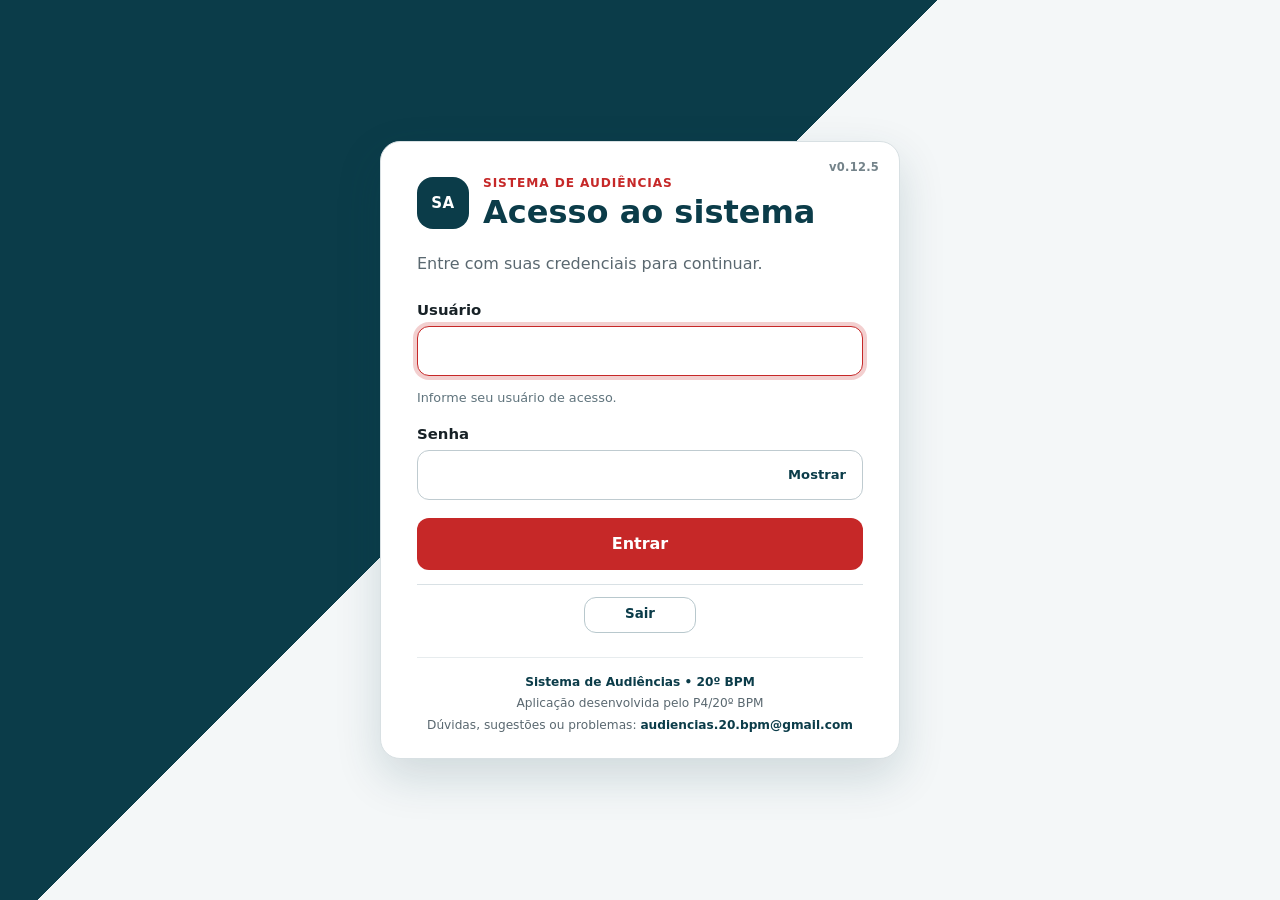
==== commit 54ed8f93: "feat: prepara integração do WhatsApp Cloud API via Cloudflare Implementa a infraestrutura inicial pa" ====
--- a/index.html
+++ b/index.html
@@ -12,8 +12,8 @@
   <link rel="icon" href="./assets/icons/favicon.ico" sizes="any">
   <link rel="icon" type="image/png" sizes="32x32" href="./assets/icons/favicon-32.png">
   <link rel="apple-touch-icon" sizes="180x180" href="./assets/icons/apple-touch-icon.png">
-  <link rel="manifest" href="./manifest.json?v=0.12.1">
-  <link rel="stylesheet" href="./css/app.css?v=0.12.4">
+  <link rel="manifest" href="./manifest.json?v=0.12.5">
+  <link rel="stylesheet" href="./css/app.css?v=0.12.5">
 </head>
 <body>
   <main class="app-shell" id="app">
@@ -1087,19 +1087,19 @@
     <div class="noscript-message">Este sistema precisa de JavaScript habilitado para realizar o login.</div>
   </noscript>
 
-  <script src="./js/config.js?v=0.12.4"></script>
-  <script src="./js/api.js?v=0.12.4"></script>
-  <script src="./js/audiencias.js?v=0.12.4"></script>
-  <script src="./js/destinatarios.js?v=0.12.4"></script>
-  <script src="./js/documentos.js?v=0.12.4"></script>
-  <script src="./js/notificacoes.js?v=0.12.4"></script>
-  <script src="./js/usuarios.js?v=0.12.4"></script>
-  <script src="./js/biometria.js?v=0.12.4"></script>
-  <script src="./js/install.js?v=0.12.4"></script>
-  <script src="./js/dashboard.js?v=0.12.4"></script>
-  <script src="./js/auth.js?v=0.12.4"></script>
-  <script src="./js/session.js?v=0.12.4"></script>
-  <script src="./js/table-scroll.js?v=0.12.4"></script>
+  <script src="./js/config.js?v=0.12.5"></script>
+  <script src="./js/api.js?v=0.12.5"></script>
+  <script src="./js/audiencias.js?v=0.12.5"></script>
+  <script src="./js/destinatarios.js?v=0.12.5"></script>
+  <script src="./js/documentos.js?v=0.12.5"></script>
+  <script src="./js/notificacoes.js?v=0.12.5"></script>
+  <script src="./js/usuarios.js?v=0.12.5"></script>
+  <script src="./js/biometria.js?v=0.12.5"></script>
+  <script src="./js/install.js?v=0.12.5"></script>
+  <script src="./js/dashboard.js?v=0.12.5"></script>
+  <script src="./js/auth.js?v=0.12.5"></script>
+  <script src="./js/session.js?v=0.12.5"></script>
+  <script src="./js/table-scroll.js?v=0.12.5"></script>
   <script>
     if ('serviceWorker' in navigator) {
       window.addEventListener('load', function () {
